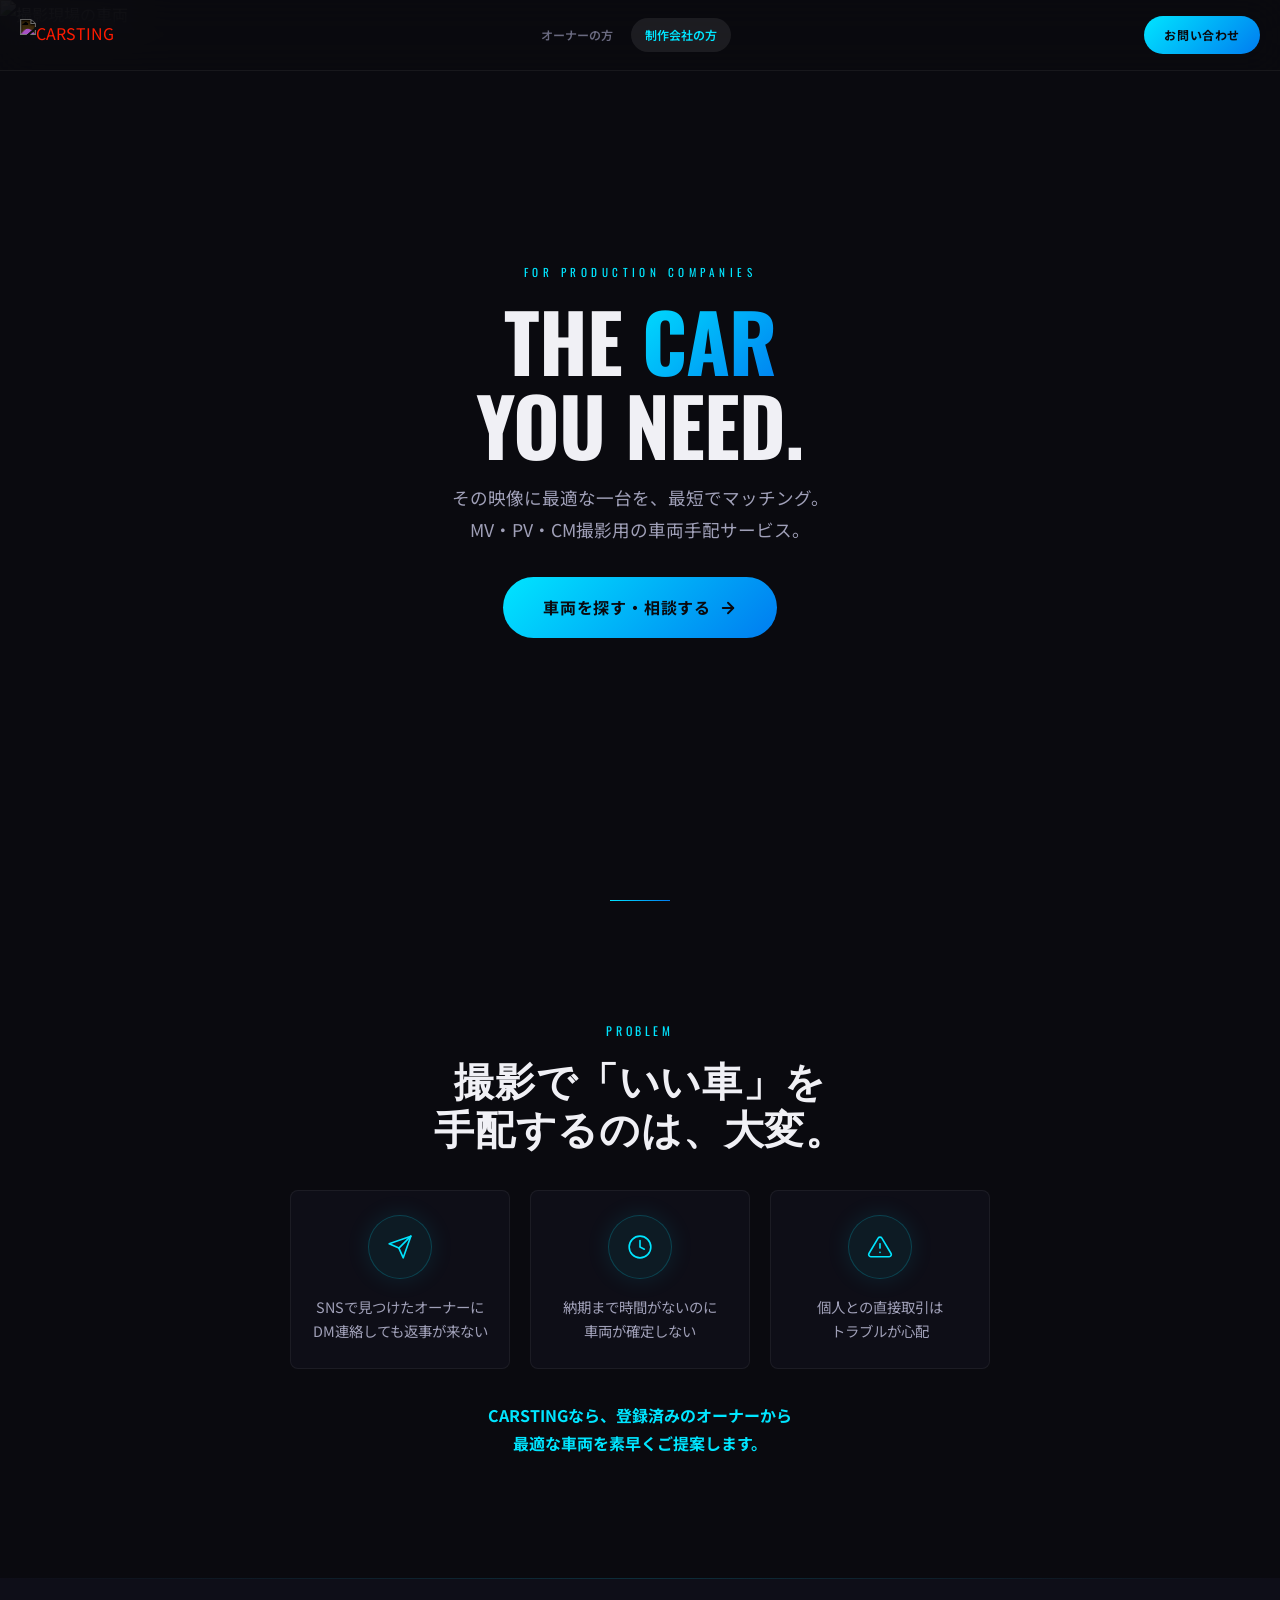
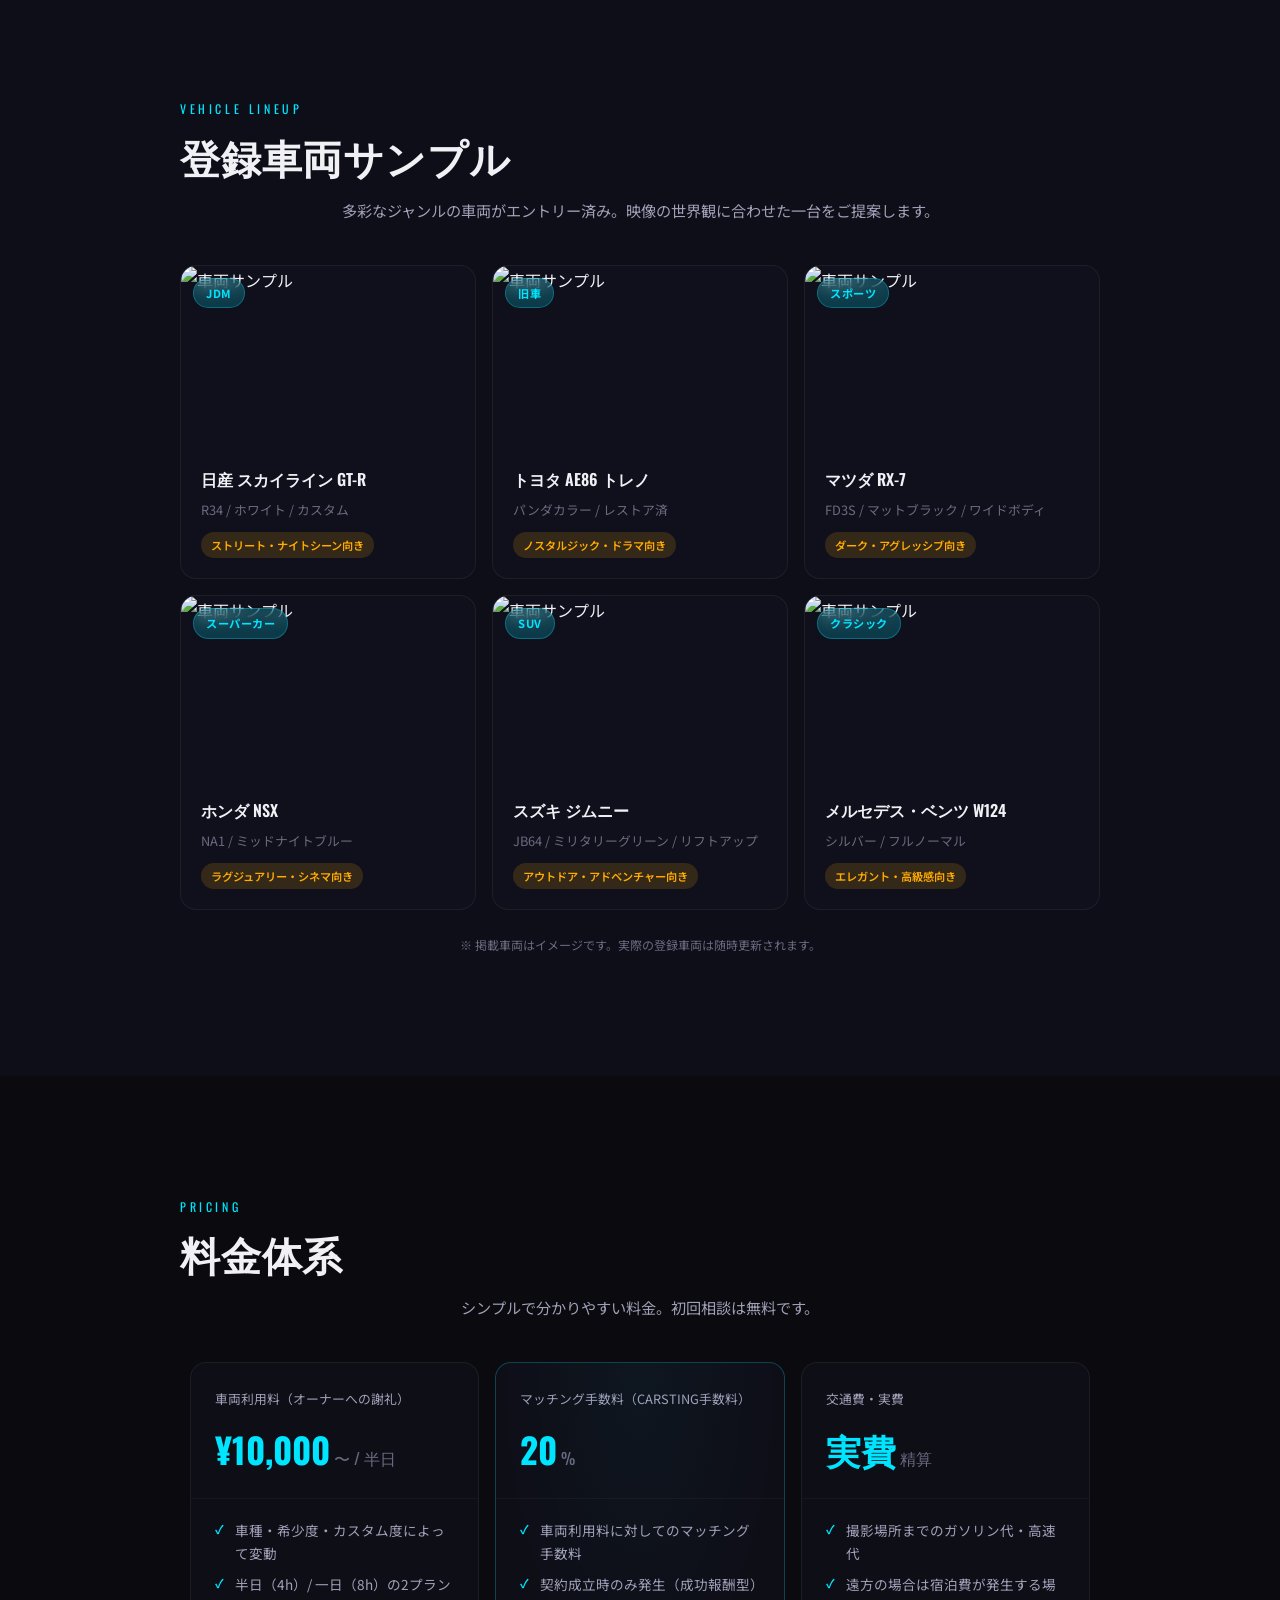
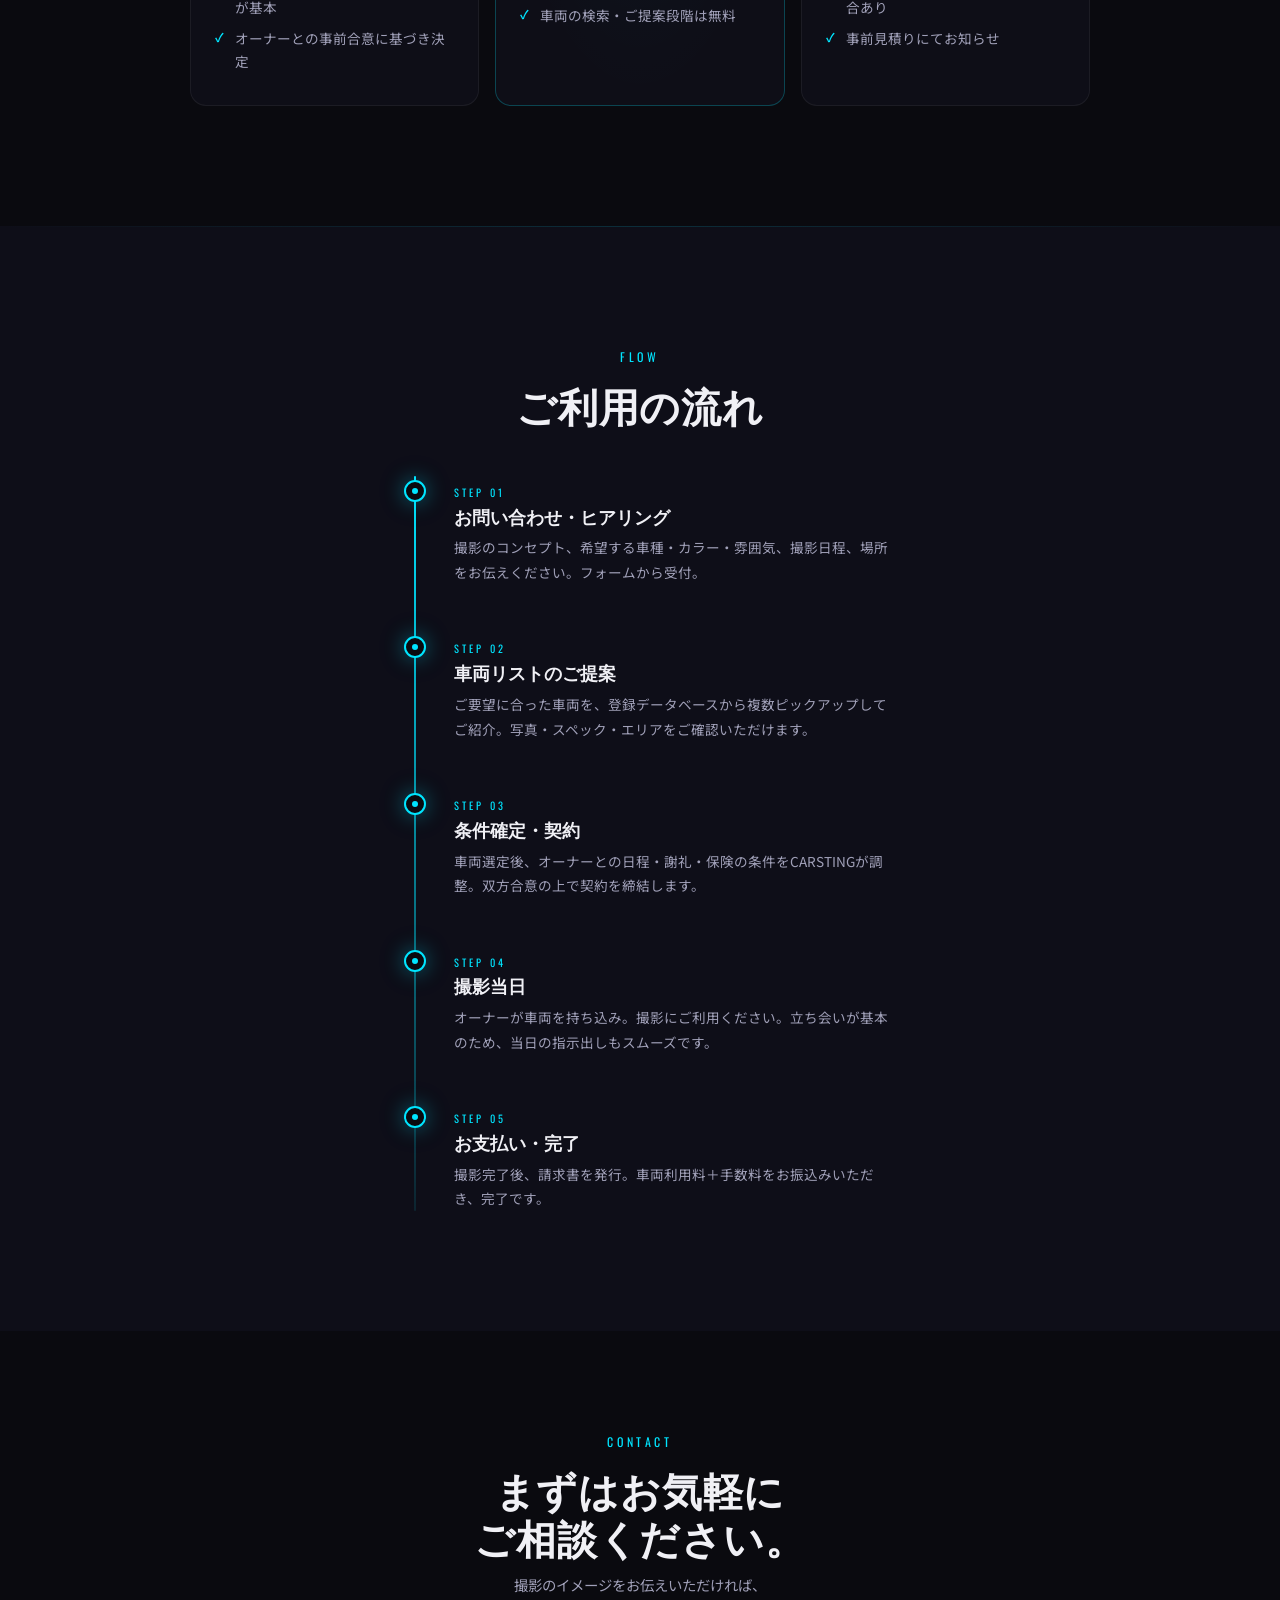
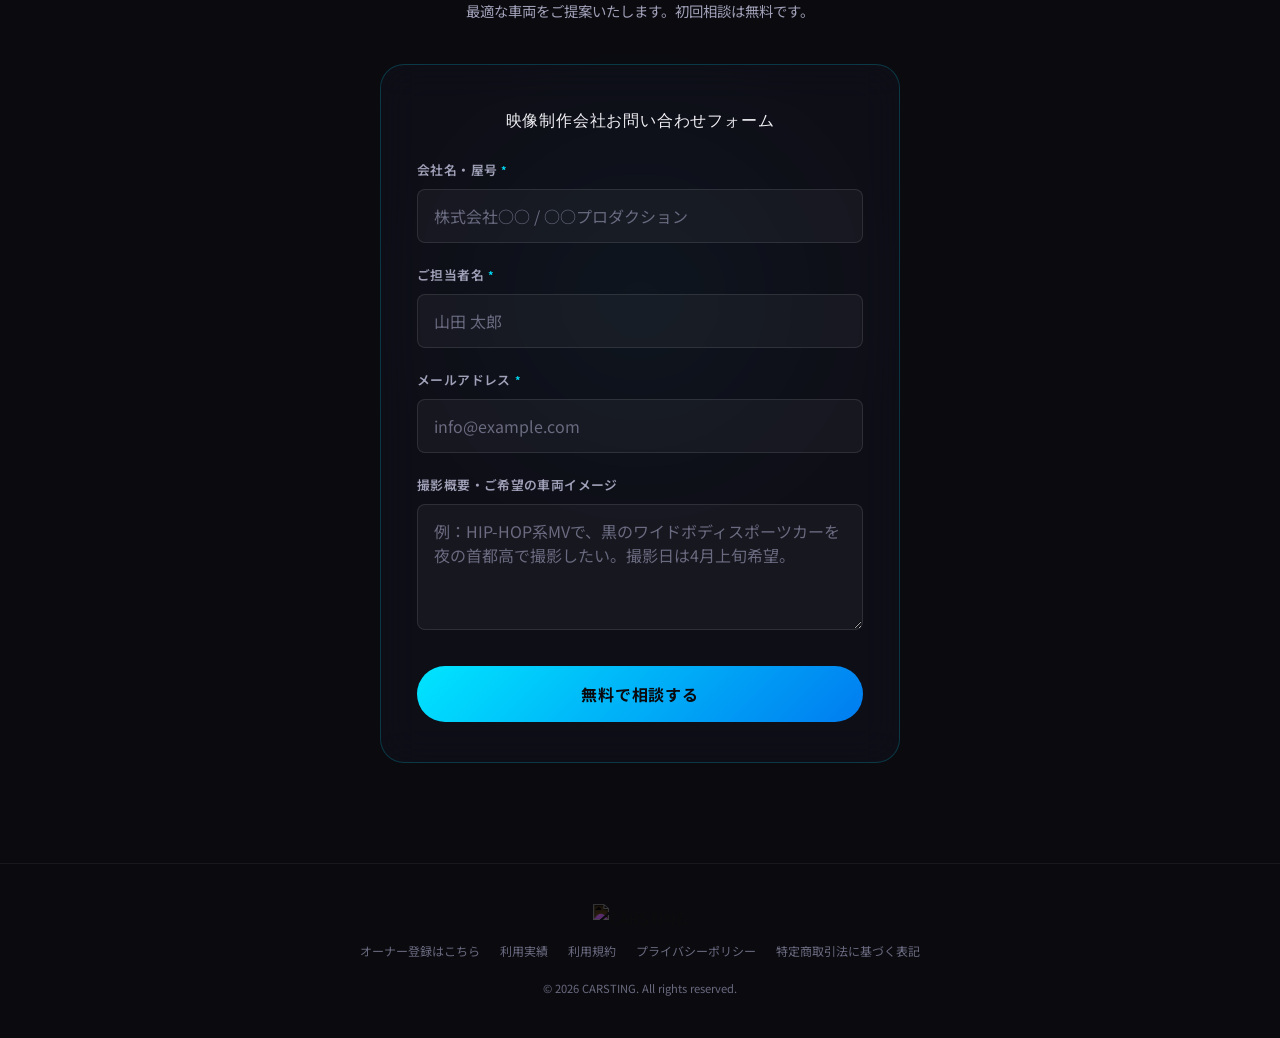
==== btob.html @ 96eefd6e "Add gateway splash page: choose Owner or Production Company" ====
<!DOCTYPE html>
<html lang="ja">

<head>
    <meta charset="UTF-8">
    <meta name="viewport" content="width=device-width, initial-scale=1.0">
    <title>映像制作会社様向け | CARSTING - 撮影用車両マッチング</title>
    <meta name="description" content="MV・PV・CM撮影にぴったりの車両をマッチング。JDM、スポーツカー、旧車など多彩な車両をラインナップ。">
    <link rel="preconnect" href="https://fonts.googleapis.com">
    <link rel="preconnect" href="https://fonts.gstatic.com" crossorigin>
    <link
        href="https://fonts.googleapis.com/css2?family=Noto+Sans+JP:wght@400;600;700&family=Oswald:wght@400;600;700&display=swap"
        rel="stylesheet">
    <link rel="stylesheet" href="style.css">
    <link rel="stylesheet" href="btob.css">
</head>

<body>

    <header class="site-header" id="header">
        <a href="index.html" class="logo"><img src="assets/images/logo.png" alt="CARSTING"></a>
        <nav class="header-nav">
            <a href="owner.html" class="header-nav-link">オーナーの方</a>
            <a href="btob.html" class="header-nav-link active">制作会社の方</a>
        </nav>
        <a href="#contact" class="header-cta">お問い合わせ</a>
    </header>

    <!-- ========== Hero ========== -->
    <section class="btob-hero" id="btob-hero">
        <div class="btob-hero-bg">
            <img src="assets/images/hero.png" alt="撮影現場の車両" width="1200" height="800">
        </div>
        <div class="btob-hero-content">
            <span class="hero-eyecatch">For Production Companies</span>
            <h1 class="hero-title">
                THE <span class="highlight">CAR</span><br>
                YOU NEED.
            </h1>
            <p class="hero-subtitle">その映像に最適な一台を、最短でマッチング。<br>MV・PV・CM撮影用の車両手配サービス。</p>
            <a href="#contact" class="hero-cta">
                車両を探す・相談する
                <svg viewBox="0 0 24 24" fill="none" stroke="currentColor" stroke-width="2.5" stroke-linecap="round"
                    stroke-linejoin="round">
                    <path d="M5 12h14" />
                    <path d="m12 5 7 7-7 7" />
                </svg>
            </a>
        </div>
    </section>

    <!-- ========== Problem ========== -->
    <section class="btob-problem" id="problem">
        <div class="container">
            <div class="fade-in">
                <span class="section-label">Problem</span>
                <h2 class="section-title">撮影で「いい車」を<br>手配するのは、大変。</h2>
                <div class="problem-list">
                    <div class="problem-item">
                        <span class="problem-icon"><svg viewBox="0 0 24 24" fill="none" stroke="currentColor"
                                stroke-width="1.5" stroke-linecap="round" stroke-linejoin="round">
                                <path d="M22 2 11 13" />
                                <path d="m22 2-7 20-4-9-9-4z" />
                            </svg></span>
                        <p>SNSで見つけたオーナーに<br>DM連絡しても返事が来ない</p>
                    </div>
                    <div class="problem-item">
                        <span class="problem-icon"><svg viewBox="0 0 24 24" fill="none" stroke="currentColor"
                                stroke-width="1.5" stroke-linecap="round" stroke-linejoin="round">
                                <circle cx="12" cy="12" r="10" />
                                <polyline points="12 6 12 12 16 14" />
                            </svg></span>
                        <p>納期まで時間がないのに<br>車両が確定しない</p>
                    </div>
                    <div class="problem-item">
                        <span class="problem-icon"><svg viewBox="0 0 24 24" fill="none" stroke="currentColor"
                                stroke-width="1.5" stroke-linecap="round" stroke-linejoin="round">
                                <path
                                    d="M10.29 3.86 1.82 18a2 2 0 0 0 1.71 3h16.94a2 2 0 0 0 1.71-3L13.71 3.86a2 2 0 0 0-3.42 0z" />
                                <line x1="12" y1="9" x2="12" y2="13" />
                                <line x1="12" y1="17" x2="12.01" y2="17" />
                            </svg></span>
                        <p>個人との直接取引は<br>トラブルが心配</p>
                    </div>
                </div>
                <p class="problem-solution">
                    <strong>CARSTINGなら、登録済みのオーナーから<br>最適な車両を素早くご提案します。</strong>
                </p>
            </div>
        </div>
    </section>

    <!-- ========== Vehicle Gallery ========== -->
    <section class="btob-gallery" id="gallery">
        <div class="container">
            <div class="fade-in">
                <span class="section-label">Vehicle Lineup</span>
                <h2 class="section-title">登録車両サンプル</h2>
                <p class="section-subtitle" style="margin: 0 auto 40px; text-align: center;">
                    多彩なジャンルの車両がエントリー済み。映像の世界観に合わせた一台をご提案します。</p>
            </div>
            <div class="gallery-grid">

                <div class="gallery-card fade-in" data-delay="0">
                    <div class="gallery-image">
                        <img src="assets/images/car-sample-1.png" alt="車両サンプル" width="400" height="400">
                        <span class="gallery-badge">JDM</span>
                    </div>
                    <div class="gallery-info">
                        <h3>日産 スカイライン GT-R</h3>
                        <p>R34 / ホワイト / カスタム</p>
                        <span class="gallery-tag">ストリート・ナイトシーン向き</span>
                    </div>
                </div>

                <div class="gallery-card fade-in" data-delay="1">
                    <div class="gallery-image">
                        <img src="assets/images/car-sample-2.png" alt="車両サンプル" width="400" height="400">
                        <span class="gallery-badge">旧車</span>
                    </div>
                    <div class="gallery-info">
                        <h3>トヨタ AE86 トレノ</h3>
                        <p>パンダカラー / レストア済</p>
                        <span class="gallery-tag">ノスタルジック・ドラマ向き</span>
                    </div>
                </div>

                <div class="gallery-card fade-in" data-delay="2">
                    <div class="gallery-image">
                        <img src="assets/images/car-sample-3.png" alt="車両サンプル" width="400" height="400">
                        <span class="gallery-badge">スポーツ</span>
                    </div>
                    <div class="gallery-info">
                        <h3>マツダ RX-7</h3>
                        <p>FD3S / マットブラック / ワイドボディ</p>
                        <span class="gallery-tag">ダーク・アグレッシブ向き</span>
                    </div>
                </div>

                <div class="gallery-card fade-in" data-delay="3">
                    <div class="gallery-image">
                        <img src="assets/images/car-sample-4.png" alt="車両サンプル" width="400" height="400">
                        <span class="gallery-badge">スーパーカー</span>
                    </div>
                    <div class="gallery-info">
                        <h3>ホンダ NSX</h3>
                        <p>NA1 / ミッドナイトブルー</p>
                        <span class="gallery-tag">ラグジュアリー・シネマ向き</span>
                    </div>
                </div>

                <div class="gallery-card fade-in" data-delay="4">
                    <div class="gallery-image">
                        <img src="assets/images/car-sample-5.png" alt="車両サンプル" width="400" height="400">
                        <span class="gallery-badge">SUV</span>
                    </div>
                    <div class="gallery-info">
                        <h3>スズキ ジムニー</h3>
                        <p>JB64 / ミリタリーグリーン / リフトアップ</p>
                        <span class="gallery-tag">アウトドア・アドベンチャー向き</span>
                    </div>
                </div>

                <div class="gallery-card fade-in" data-delay="5">
                    <div class="gallery-image">
                        <img src="assets/images/car-sample-6.png" alt="車両サンプル" width="400" height="400">
                        <span class="gallery-badge">クラシック</span>
                    </div>
                    <div class="gallery-info">
                        <h3>メルセデス・ベンツ W124</h3>
                        <p>シルバー / フルノーマル</p>
                        <span class="gallery-tag">エレガント・高級感向き</span>
                    </div>
                </div>

            </div>
            <p class="gallery-note">※ 掲載車両はイメージです。実際の登録車両は随時更新されます。</p>
        </div>
    </section>

    <!-- ========== Pricing ========== -->
    <section class="btob-pricing" id="pricing">
        <div class="container">
            <div class="fade-in">
                <span class="section-label">Pricing</span>
                <h2 class="section-title">料金体系</h2>
                <p class="section-subtitle" style="margin: 0 auto 40px; text-align: center;">シンプルで分かりやすい料金。初回相談は無料です。
                </p>
            </div>
            <div class="pricing-grid">

                <div class="pricing-card fade-in" data-delay="0">
                    <div class="pricing-header">
                        <span class="pricing-label">車両利用料（オーナーへの謝礼）</span>
                        <div class="pricing-amount">¥10,000<span>〜 / 半日</span></div>
                    </div>
                    <ul class="pricing-details">
                        <li>車種・希少度・カスタム度によって変動</li>
                        <li>半日（4h）/ 一日（8h）の2プランが基本</li>
                        <li>オーナーとの事前合意に基づき決定</li>
                    </ul>
                </div>

                <div class="pricing-card highlight-card fade-in" data-delay="1">
                    <div class="pricing-header">
                        <span class="pricing-label">マッチング手数料（CARSTING手数料）</span>
                        <div class="pricing-amount">20<span>%</span></div>
                    </div>
                    <ul class="pricing-details">
                        <li>車両利用料に対してのマッチング手数料</li>
                        <li>契約成立時のみ発生（成功報酬型）</li>
                        <li>車両の検索・ご提案段階は無料</li>
                    </ul>
                </div>

                <div class="pricing-card fade-in" data-delay="2">
                    <div class="pricing-header">
                        <span class="pricing-label">交通費・実費</span>
                        <div class="pricing-amount">実費<span>精算</span></div>
                    </div>
                    <ul class="pricing-details">
                        <li>撮影場所までのガソリン代・高速代</li>
                        <li>遠方の場合は宿泊費が発生する場合あり</li>
                        <li>事前見積りにてお知らせ</li>
                    </ul>
                </div>

            </div>
        </div>
    </section>

    <!-- ========== Flow ========== -->
    <section class="btob-flow" id="flow">
        <div class="container">
            <div class="flow-header fade-in">
                <span class="section-label">Flow</span>
                <h2 class="section-title">ご利用の流れ</h2>
            </div>
            <div class="flow-timeline">

                <div class="flow-step fade-in" data-delay="0">
                    <div class="flow-step-dot"></div>
                    <span class="flow-step-number">Step 01</span>
                    <h3 class="flow-step-title">お問い合わせ・ヒアリング</h3>
                    <p class="flow-step-description">撮影のコンセプト、希望する車種・カラー・雰囲気、撮影日程、場所をお伝えください。フォームから受付。</p>
                </div>

                <div class="flow-step fade-in" data-delay="1">
                    <div class="flow-step-dot"></div>
                    <span class="flow-step-number">Step 02</span>
                    <h3 class="flow-step-title">車両リストのご提案</h3>
                    <p class="flow-step-description">ご要望に合った車両を、登録データベースから複数ピックアップしてご紹介。写真・スペック・エリアをご確認いただけます。</p>
                </div>

                <div class="flow-step fade-in" data-delay="2">
                    <div class="flow-step-dot"></div>
                    <span class="flow-step-number">Step 03</span>
                    <h3 class="flow-step-title">条件確定・契約</h3>
                    <p class="flow-step-description">車両選定後、オーナーとの日程・謝礼・保険の条件をCARSTINGが調整。双方合意の上で契約を締結します。</p>
                </div>

                <div class="flow-step fade-in" data-delay="3">
                    <div class="flow-step-dot"></div>
                    <span class="flow-step-number">Step 04</span>
                    <h3 class="flow-step-title">撮影当日</h3>
                    <p class="flow-step-description">オーナーが車両を持ち込み。撮影にご利用ください。立ち会いが基本のため、当日の指示出しもスムーズです。</p>
                </div>

                <div class="flow-step fade-in" data-delay="4">
                    <div class="flow-step-dot"></div>
                    <span class="flow-step-number">Step 05</span>
                    <h3 class="flow-step-title">お支払い・完了</h3>
                    <p class="flow-step-description">撮影完了後、請求書を発行。車両利用料＋手数料をお振込みいただき、完了です。</p>
                </div>

            </div>
        </div>
    </section>

    <!-- ========== CTA / Contact ========== -->
    <section class="btob-contact" id="contact">
        <div class="container">
            <div class="cta-inner fade-in">
                <span class="section-label">Contact</span>
                <h2 class="section-title">まずはお気軽に<br>ご相談ください。</h2>
                <p class="cta-description">撮影のイメージをお伝えいただければ、<br>最適な車両をご提案いたします。初回相談は無料です。</p>

                <form class="reg-form" id="btob-contact-form" novalidate>
                    <p class="form-title">映像制作会社お問い合わせフォーム</p>

                    <div class="form-group">
                        <label class="form-label" for="company-name">会社名・屋号<span class="required">*</span></label>
                        <input type="text" class="form-input" id="company-name" name="company_name"
                            placeholder="株式会社○○ / ○○プロダクション" required>
                    </div>

                    <div class="form-group">
                        <label class="form-label" for="contact-name">ご担当者名<span class="required">*</span></label>
                        <input type="text" class="form-input" id="contact-name" name="contact_name" placeholder="山田 太郎"
                            required>
                    </div>

                    <div class="form-group">
                        <label class="form-label" for="contact-email">メールアドレス<span class="required">*</span></label>
                        <input type="email" class="form-input" id="contact-email" name="contact_email"
                            placeholder="info@example.com" required>
                    </div>

                    <div class="form-group">
                        <label class="form-label" for="project-detail">撮影概要・ご希望の車両イメージ</label>
                        <textarea class="form-input" id="project-detail" name="project_detail" rows="4"
                            placeholder="例：HIP-HOP系MVで、黒のワイドボディスポーツカーを夜の首都高で撮影したい。撮影日は4月上旬希望。"></textarea>
                    </div>

                    <button type="submit" class="submit-btn" id="btob-submit-btn">
                        無料で相談する
                    </button>


                </form>
            </div>
        </div>
    </section>

    <!-- ========== Footer ========== -->
    <footer class="site-footer">
        <div class="container">
            <div class="footer-logo"><img src="assets/images/logo.png" alt="CARSTING"></div>
            <nav class="footer-links">
                <a href="owner.html">オーナー登録はこちら</a>
                <a href="cases.html">利用実績</a>
                <a href="terms.html">利用規約</a>
                <a href="privacy.html">プライバシーポリシー</a>
                <a href="tokushou.html">特定商取引法に基づく表記</a>
            </nav>
            <p class="footer-copy">&copy; 2026 CARSTING. All rights reserved.</p>
        </div>
    </footer>

    <!-- ========== Success Modal ========== -->
    <div class="modal-overlay" id="success-modal" role="dialog" aria-modal="true" aria-labelledby="modal-heading">
        <div class="modal-content">
            <div class="modal-icon">
                <svg viewBox="0 0 24 24" fill="none" stroke="currentColor" stroke-width="2.5" stroke-linecap="round"
                    stroke-linejoin="round">
                    <polyline points="20 6 9 17 4 12" />
                </svg>
            </div>
            <h3 class="modal-title" id="modal-heading">お問い合わせ完了</h3>
            <p class="modal-text">ありがとうございます。<br>内容を確認の上、担当よりご連絡いたします。</p>
            <button class="modal-close-btn" id="modal-close-btn">閉じる</button>
        </div>
    </div>

    <!-- Supabase -->
    <script src="https://cdn.jsdelivr.net/npm/@supabase/supabase-js@2"></script>
    <script src="script.js"></script>
    <script>
        // BtoB form validation & Supabase Insert
        const btobForm = document.getElementById('btob-contact-form');
        if (btobForm) {
            const submitBtn = btobForm.querySelector('.header-cta');
            const originalBtnText = submitBtn ? submitBtn.textContent : '送信する';

            btobForm.addEventListener('submit', async (e) => {
                e.preventDefault();
                let isValid = true;

                btobForm.querySelectorAll('.form-input[required]').forEach(input => {
                    input.classList.remove('error');
                    if (!input.value.trim()) {
                        input.classList.add('error');
                        isValid = false;
                    }
                });

                const db = getSupabaseClient();
                if (!isValid || !db) {
                    if (!db) console.error('Supabase client not initialized');
                    return;
                }

                // UI Loading State
                if (submitBtn) {
                    submitBtn.textContent = '送信中...';
                    submitBtn.disabled = true;
                    submitBtn.style.opacity = '0.7';
                    submitBtn.style.cursor = 'not-allowed';
                }

                try {
                    const companyName = document.getElementById('btob-company').value.trim();
                    const contactName = document.getElementById('btob-name').value.trim();
                    const contactEmail = document.getElementById('btob-email').value.trim();
                    const projectDetail = document.getElementById('btob-detail').value.trim();

                    const { error: dbError } = await db
                        .from('inquiries')
                        .insert([
                            {
                                company_name: companyName,
                                contact_name: contactName,
                                contact_email: contactEmail,
                                project_detail: projectDetail
                            }
                        ]);

                    if (dbError) throw new Error(`Database insert failed: ${dbError.message}`);

                    // Success UI
                    document.getElementById('success-modal').classList.add('is-active');
                    document.body.style.overflow = 'hidden';
                    btobForm.reset();

                } catch (error) {
                    console.error('Submission error:', error);
                    alert(`送信に失敗しました: ${error.message}\nもう一度お試しください。`);
                } finally {
                    // Revert Loading State
                    if (submitBtn) {
                        submitBtn.textContent = originalBtnText;
                        submitBtn.disabled = false;
                        submitBtn.style.opacity = '1';
                        submitBtn.style.cursor = 'pointer';
                    }
                }
            });
        }
    </script>
</body>

</html>
---- style.css ----
/* ================================================
   CARSTING - Car Owner Registration LP
   Cinematic × Underground × Premium
   ================================================ */

/* ---------- CSS Custom Properties ---------- */
:root {
  /* Base Colors */
  --bg-primary: #0a0a0f;
  --bg-secondary: #0e0e18;
  --bg-card: rgba(20, 20, 35, 0.7);
  --bg-glass: rgba(20, 20, 35, 0.45);

  /* Text Colors */
  --text-primary: #f0f0f5;
  --text-secondary: #a0a0b8;
  --text-muted: #6a6a80;

  /* Accent Colors */
  --accent-cyan: #00e5ff;
  --accent-cyan-dim: rgba(0, 229, 255, 0.15);
  --accent-amber: #ffab00;
  --accent-amber-dim: rgba(255, 171, 0, 0.15);
  --accent-gradient: linear-gradient(135deg, #00e5ff, #007cf0);

  /* Glow Effects */
  --glow-cyan: 0 0 20px rgba(0, 229, 255, 0.4), 0 0 60px rgba(0, 229, 255, 0.1);
  --glow-amber: 0 0 20px rgba(255, 171, 0, 0.4), 0 0 60px rgba(255, 171, 0, 0.1);
  --glow-cyan-strong: 0 0 30px rgba(0, 229, 255, 0.6), 0 0 80px rgba(0, 229, 255, 0.2);

  /* Spacing */
  --section-padding: 80px 20px;
  --container-max: 960px;

  /* Borders */
  --border-subtle: 1px solid rgba(255, 255, 255, 0.06);
  --border-glow: 1px solid rgba(0, 229, 255, 0.2);

  /* Radius */
  --radius-sm: 8px;
  --radius-md: 16px;
  --radius-lg: 24px;

  /* Transitions */
  --transition-fast: 0.2s ease;
  --transition-base: 0.35s cubic-bezier(0.4, 0, 0.2, 1);
  --transition-slow: 0.6s cubic-bezier(0.4, 0, 0.2, 1);
}

/* ---------- Reset & Base ---------- */
*,
*::before,
*::after {
  margin: 0;
  padding: 0;
  box-sizing: border-box;
}

html {
  scroll-behavior: smooth;
  -webkit-text-size-adjust: 100%;
}

body {
  font-family: 'Noto Sans JP', 'Hiragino Kaku Gothic ProN', sans-serif;
  background-color: var(--bg-primary);
  color: var(--text-primary);
  line-height: 1.8;
  overflow-x: hidden;
  -webkit-font-smoothing: antialiased;
  -moz-osx-font-smoothing: grayscale;
}

img {
  max-width: 100%;
  height: auto;
  display: block;
}

a {
  color: var(--accent-cyan);
  text-decoration: none;
  transition: color var(--transition-fast);
}

a:hover {
  color: #fff;
}

/* ---------- Utility ---------- */
.container {
  width: 100%;
  max-width: var(--container-max);
  margin: 0 auto;
  padding: 0 20px;
}

.section-label {
  font-family: 'Oswald', sans-serif;
  font-size: 0.75rem;
  letter-spacing: 0.3em;
  text-transform: uppercase;
  color: var(--accent-cyan);
  margin-bottom: 12px;
  display: block;
}

.section-title {
  font-family: 'Oswald', sans-serif;
  font-size: clamp(1.5rem, 6vw, 2.5rem);
  font-weight: 700;
  line-height: 1.2;
  margin-bottom: 16px;
  letter-spacing: 0.02em;
}

.section-subtitle {
  font-size: 0.95rem;
  color: var(--text-secondary);
  line-height: 1.9;
  max-width: 600px;
}

/* Fade-in animation */
.fade-in {
  opacity: 0;
  transform: translateY(30px);
  transition: opacity 0.7s cubic-bezier(0.4, 0, 0.2, 1),
    transform 0.7s cubic-bezier(0.4, 0, 0.2, 1);
  /* CSS-only fallback: auto-reveal after 2s even if JS fails */
  animation: fade-in-fallback 0.7s cubic-bezier(0.4, 0, 0.2, 1) 2s forwards;
}

.fade-in.is-visible {
  opacity: 1;
  transform: translateY(0);
  animation: none;
  /* Cancel fallback once JS has handled it */
}

@keyframes fade-in-fallback {
  to {
    opacity: 1;
    transform: translateY(0);
  }
}

/* ---------- Header ---------- */
.site-header {
  position: fixed;
  top: 0;
  left: 0;
  right: 0;
  z-index: 100;
  padding: 16px 20px;
  display: flex;
  justify-content: space-between;
  align-items: center;
  background: rgba(10, 10, 15, 0.7);
  backdrop-filter: blur(20px);
  -webkit-backdrop-filter: blur(20px);
  border-bottom: var(--border-subtle);
  transition: background var(--transition-base);
}

.site-header.scrolled {
  background: rgba(10, 10, 15, 0.95);
}

.logo {
  display: flex;
  align-items: center;
  text-decoration: none;
}

.logo img {
  height: 32px;
  width: auto;
  filter: invert(1);
  transition: opacity var(--transition-fast);
}

.logo:hover img {
  opacity: 0.8;
}

.header-cta {
  font-size: 0.75rem;
  font-weight: 700;
  padding: 8px 20px;
  background: var(--accent-gradient);
  color: var(--bg-primary);
  border: none;
  border-radius: 100px;
  cursor: pointer;
  letter-spacing: 0.05em;
  transition: box-shadow var(--transition-base), transform var(--transition-fast);
  text-decoration: none;
}

.header-cta:hover {
  box-shadow: var(--glow-cyan);
  transform: translateY(-1px);
  color: var(--bg-primary);
}

/* Header Nav */
.header-nav {
  display: flex;
  align-items: center;
  gap: 4px;
}

.header-nav-link {
  padding: 6px 14px;
  border-radius: 100px;
  font-size: 0.75rem;
  font-weight: 600;
  color: var(--text-muted);
  text-decoration: none;
  transition: color var(--transition-fast), background var(--transition-fast);
}

.header-nav-link:hover {
  color: var(--text-primary);
}

.header-nav-link.active {
  background: rgba(255, 255, 255, 0.08);
  color: var(--accent-cyan);
}

/* ---------- Hero Section ---------- */
.hero {
  position: relative;
  min-height: 100vh;
  min-height: 100dvh;
  display: flex;
  align-items: flex-end;
  justify-content: center;
  overflow: hidden;
  padding: 0 20px 60px;
}

.hero-bg {
  position: absolute;
  inset: 0;
  z-index: 0;
}

.hero-bg img {
  width: 100%;
  height: 100%;
  object-fit: cover;
  object-position: center 60%;
}

.hero-bg::after {
  content: '';
  position: absolute;
  inset: 0;
  background: linear-gradient(to bottom,
      rgba(10, 10, 15, 0.3) 0%,
      rgba(10, 10, 15, 0.1) 30%,
      rgba(10, 10, 15, 0.6) 60%,
      rgba(10, 10, 15, 0.95) 85%,
      rgba(10, 10, 15, 1) 100%);
}

.hero-content {
  position: relative;
  z-index: 1;
  text-align: center;
  max-width: 600px;
}

.hero-eyecatch {
  font-family: 'Oswald', sans-serif;
  font-size: 0.7rem;
  letter-spacing: 0.4em;
  text-transform: uppercase;
  color: var(--accent-cyan);
  margin-bottom: 16px;
  display: block;
}

.hero-title {
  font-family: 'Oswald', sans-serif;
  font-size: clamp(2.8rem, 12vw, 5rem);
  font-weight: 700;
  line-height: 1.05;
  letter-spacing: -0.01em;
  text-transform: uppercase;
  margin-bottom: 16px;
}

.hero-title .highlight {
  background: var(--accent-gradient);
  -webkit-background-clip: text;
  -webkit-text-fill-color: transparent;
  background-clip: text;
}

.hero-subtitle {
  font-size: clamp(0.9rem, 3.5vw, 1.1rem);
  color: var(--text-secondary);
  margin-bottom: 32px;
  line-height: 1.8;
}

.hero-cta {
  display: inline-flex;
  align-items: center;
  gap: 8px;
  padding: 16px 40px;
  font-size: 1rem;
  font-weight: 700;
  color: var(--bg-primary);
  background: var(--accent-gradient);
  border: none;
  border-radius: 100px;
  cursor: pointer;
  transition: box-shadow var(--transition-base), transform var(--transition-fast);
  text-decoration: none;
  letter-spacing: 0.05em;
}

.hero-cta:hover {
  box-shadow: var(--glow-cyan-strong);
  transform: translateY(-2px);
  color: var(--bg-primary);
}

.hero-cta svg {
  width: 18px;
  height: 18px;
  transition: transform var(--transition-fast);
}

.hero-cta:hover svg {
  transform: translateX(4px);
}

.hero-scroll-hint {
  position: absolute;
  bottom: 20px;
  left: 50%;
  transform: translateX(-50%);
  z-index: 1;
  display: flex;
  flex-direction: column;
  align-items: center;
  gap: 8px;
  color: var(--text-muted);
  font-size: 0.65rem;
  letter-spacing: 0.2em;
  text-transform: uppercase;
  animation: bounce-down 2s infinite;
}

.hero-scroll-hint .line {
  width: 1px;
  height: 32px;
  background: linear-gradient(to bottom, var(--accent-cyan), transparent);
}

@keyframes bounce-down {

  0%,
  100% {
    transform: translateX(-50%) translateY(0);
  }

  50% {
    transform: translateX(-50%) translateY(8px);
  }
}

/* ---------- Concept Section ---------- */
.concept {
  padding: var(--section-padding);
  text-align: center;
  position: relative;
}

.concept::before {
  content: '';
  position: absolute;
  top: 0;
  left: 50%;
  transform: translateX(-50%);
  width: 60px;
  height: 1px;
  background: var(--accent-gradient);
}

.concept .section-subtitle {
  margin: 0 auto 32px;
}

.concept-visual-line {
  width: 40px;
  height: 2px;
  background: var(--accent-gradient);
  margin: 32px auto 0;
  border-radius: 2px;
}

/* ---------- Merits Section ---------- */
.merits {
  padding: var(--section-padding);
  background: var(--bg-secondary);
  position: relative;
}

.merits::before {
  content: '';
  position: absolute;
  top: 0;
  left: 0;
  right: 0;
  height: 1px;
  background: linear-gradient(90deg, transparent, rgba(0, 229, 255, 0.15), transparent);
}

.merits-header {
  text-align: center;
  margin-bottom: 48px;
}

.merits-grid {
  display: grid;
  grid-template-columns: 1fr;
  gap: 20px;
}

.merit-card {
  background: var(--bg-glass);
  border: var(--border-subtle);
  border-radius: var(--radius-md);
  padding: 32px 24px;
  text-align: center;
  backdrop-filter: blur(10px);
  -webkit-backdrop-filter: blur(10px);
  transition: border-color var(--transition-base), box-shadow var(--transition-base);
  position: relative;
  overflow: hidden;
}

.merit-card::before {
  content: '';
  position: absolute;
  inset: 0;
  background: radial-gradient(ellipse at top, rgba(0, 229, 255, 0.03), transparent 70%);
  pointer-events: none;
}

.merit-card:hover {
  border-color: rgba(0, 229, 255, 0.2);
  box-shadow: 0 8px 40px rgba(0, 0, 0, 0.3);
}

.merit-card:nth-child(2):hover {
  border-color: rgba(255, 171, 0, 0.2);
}

.merit-icon {
  width: 72px;
  height: 72px;
  margin: 0 auto 20px;
  border-radius: 50%;
  overflow: hidden;
}

.merit-icon img {
  width: 100%;
  height: 100%;
  object-fit: cover;
}

.merit-number {
  font-family: 'Oswald', sans-serif;
  font-size: 0.7rem;
  letter-spacing: 0.3em;
  color: var(--accent-cyan);
  margin-bottom: 12px;
  text-transform: uppercase;
}

.merit-card:nth-child(2) .merit-number {
  color: var(--accent-amber);
}

.merit-title {
  font-family: 'Oswald', sans-serif;
  font-size: 1.2rem;
  font-weight: 600;
  margin-bottom: 12px;
  line-height: 1.4;
}

.merit-description {
  font-size: 0.85rem;
  color: var(--text-secondary);
  line-height: 1.9;
}

/* ---------- Flow Section ---------- */
.flow {
  padding: var(--section-padding);
  position: relative;
}

.flow-header {
  text-align: center;
  margin-bottom: 48px;
}

.flow-timeline {
  position: relative;
  max-width: 500px;
  margin: 0 auto;
}

.flow-timeline::before {
  content: '';
  position: absolute;
  left: 20px;
  top: 0;
  bottom: 0;
  width: 2px;
  background: linear-gradient(to bottom, var(--accent-cyan), rgba(0, 229, 255, 0.1));
  border-radius: 2px;
}

.flow-step {
  position: relative;
  padding-left: 56px;
  padding-bottom: 40px;
}

.flow-step:last-child {
  padding-bottom: 0;
}

.flow-step-dot {
  position: absolute;
  left: 11px;
  top: 4px;
  width: 20px;
  height: 20px;
  border-radius: 50%;
  background: var(--bg-primary);
  border: 2px solid var(--accent-cyan);
  box-shadow: var(--glow-cyan);
  display: flex;
  align-items: center;
  justify-content: center;
  z-index: 1;
}

.flow-step-dot::after {
  content: '';
  width: 6px;
  height: 6px;
  border-radius: 50%;
  background: var(--accent-cyan);
}

.flow-step-number {
  font-family: 'Oswald', sans-serif;
  font-size: 0.65rem;
  letter-spacing: 0.3em;
  color: var(--accent-cyan);
  text-transform: uppercase;
  margin-bottom: 6px;
}

.flow-step-title {
  font-family: 'Oswald', sans-serif;
  font-size: 1.1rem;
  font-weight: 600;
  margin-bottom: 8px;
  line-height: 1.3;
}

.flow-step-description {
  font-size: 0.85rem;
  color: var(--text-secondary);
  line-height: 1.8;
}

/* ---------- FAQ Section ---------- */
.faq {
  padding: var(--section-padding);
  background: var(--bg-secondary);
  position: relative;
}

.faq::before {
  content: '';
  position: absolute;
  top: 0;
  left: 0;
  right: 0;
  height: 1px;
  background: linear-gradient(90deg, transparent, rgba(0, 229, 255, 0.15), transparent);
}

.faq-header {
  text-align: center;
  margin-bottom: 40px;
}

.faq-list {
  max-width: 700px;
  margin: 0 auto;
  display: flex;
  flex-direction: column;
  gap: 12px;
}

.faq-item {
  background: var(--bg-glass);
  border: var(--border-subtle);
  border-radius: var(--radius-sm);
  overflow: hidden;
  transition: border-color var(--transition-base);
}

.faq-item.active {
  border-color: rgba(0, 229, 255, 0.15);
}

.faq-question {
  width: 100%;
  display: flex;
  align-items: center;
  justify-content: space-between;
  gap: 16px;
  padding: 20px 24px;
  background: none;
  border: none;
  color: var(--text-primary);
  font-size: 0.9rem;
  font-weight: 600;
  text-align: left;
  cursor: pointer;
  line-height: 1.6;
  font-family: inherit;
  transition: color var(--transition-fast);
}

.faq-question:hover {
  color: var(--accent-cyan);
}

.faq-question .icon {
  flex-shrink: 0;
  width: 24px;
  height: 24px;
  border-radius: 50%;
  border: 1px solid rgba(255, 255, 255, 0.15);
  display: flex;
  align-items: center;
  justify-content: center;
  transition: transform var(--transition-base), border-color var(--transition-base);
}

.faq-item.active .faq-question .icon {
  transform: rotate(45deg);
  border-color: var(--accent-cyan);
  color: var(--accent-cyan);
}

.faq-answer {
  max-height: 0;
  overflow: hidden;
  transition: max-height 0.4s cubic-bezier(0.4, 0, 0.2, 1);
}

.faq-answer-inner {
  padding: 0 24px 24px;
  font-size: 0.85rem;
  color: var(--text-secondary);
  line-height: 1.9;
}

/* ---------- CTA Section ---------- */
.cta-section {
  padding: 100px 20px;
  position: relative;
  overflow: hidden;
}

.cta-section::before {
  content: '';
  position: absolute;
  top: 50%;
  left: 50%;
  transform: translate(-50%, -50%);
  width: 600px;
  height: 600px;
  background: radial-gradient(circle, rgba(0, 229, 255, 0.06), transparent 60%);
  pointer-events: none;
}

.cta-inner {
  position: relative;
  z-index: 1;
  max-width: 520px;
  margin: 0 auto;
  text-align: center;
}

.cta-inner .section-title {
  margin-bottom: 12px;
}

.cta-description {
  font-size: 0.9rem;
  color: var(--text-secondary);
  margin-bottom: 40px;
  line-height: 1.8;
}

/* Registration Form */
.reg-form {
  background: var(--bg-glass);
  border: var(--border-glow);
  border-radius: var(--radius-lg);
  padding: 32px 24px;
  backdrop-filter: blur(20px);
  -webkit-backdrop-filter: blur(20px);
  text-align: left;
}

.form-title {
  font-family: 'Oswald', sans-serif;
  font-size: 1rem;
  text-align: center;
  margin-bottom: 24px;
  letter-spacing: 0.05em;
}

.form-group {
  margin-bottom: 20px;
}

.form-label {
  display: block;
  font-size: 0.8rem;
  font-weight: 600;
  color: var(--text-secondary);
  margin-bottom: 8px;
  letter-spacing: 0.03em;
}

.form-label .required {
  color: var(--accent-cyan);
  margin-left: 4px;
  font-size: 0.7rem;
}

.form-input {
  width: 100%;
  padding: 14px 16px;
  background: rgba(255, 255, 255, 0.04);
  border: 1px solid rgba(255, 255, 255, 0.1);
  border-radius: var(--radius-sm);
  color: var(--text-primary);
  font-size: 1rem;
  font-family: inherit;
  transition: border-color var(--transition-fast), box-shadow var(--transition-fast);
  -webkit-appearance: none;
  appearance: none;
}

.form-input::placeholder {
  color: var(--text-muted);
}

.form-input:focus {
  outline: none;
  border-color: var(--accent-cyan);
  box-shadow: 0 0 0 3px var(--accent-cyan-dim);
}

.form-input.error {
  border-color: #ff4757;
  box-shadow: 0 0 0 3px rgba(255, 71, 87, 0.15);
}

.form-error-msg {
  font-size: 0.75rem;
  color: #ff4757;
  margin-top: 6px;
  display: none;
}

.form-input.error+.form-error-msg {
  display: block;
}

/* File Upload */
.file-upload {
  position: relative;
}

.file-upload-area {
  display: flex;
  flex-direction: column;
  align-items: center;
  justify-content: center;
  padding: 28px 16px;
  border: 2px dashed rgba(255, 255, 255, 0.1);
  border-radius: var(--radius-sm);
  cursor: pointer;
  transition: border-color var(--transition-fast), background var(--transition-fast);
  text-align: center;
}

.file-upload-area:hover {
  border-color: var(--accent-cyan);
  background: var(--accent-cyan-dim);
}

.file-upload-area.has-file {
  border-color: var(--accent-cyan);
  border-style: solid;
}

.file-upload-area svg {
  width: 32px;
  height: 32px;
  color: var(--text-muted);
  margin-bottom: 8px;
}

.file-upload-area .upload-text {
  font-size: 0.8rem;
  color: var(--text-muted);
}

.file-upload-area .upload-text strong {
  color: var(--accent-cyan);
}

.file-upload-area .upload-hint {
  font-size: 0.7rem;
  color: var(--text-muted);
  margin-top: 4px;
}

.file-upload input[type="file"] {
  position: absolute;
  inset: 0;
  opacity: 0;
  cursor: pointer;
}

.file-name {
  font-size: 0.8rem;
  color: var(--accent-cyan);
  margin-top: 8px;
  text-align: center;
}

/* Submit Button */
.submit-btn {
  width: 100%;
  padding: 16px;
  font-size: 1rem;
  font-weight: 700;
  color: var(--bg-primary);
  background: var(--accent-gradient);
  border: none;
  border-radius: 100px;
  cursor: pointer;
  letter-spacing: 0.05em;
  transition: box-shadow var(--transition-base), transform var(--transition-fast);
  margin-top: 8px;
  font-family: inherit;
}

.submit-btn:hover {
  box-shadow: var(--glow-cyan-strong);
  transform: translateY(-2px);
}

.submit-btn:active {
  transform: translateY(0);
}

/* ---------- Footer ---------- */
.site-footer {
  padding: 40px 20px;
  border-top: var(--border-subtle);
  text-align: center;
}

.footer-logo {
  margin-bottom: 12px;
  display: flex;
  justify-content: center;
}

.footer-logo img {
  height: 24px;
  width: auto;
  filter: invert(1);
  opacity: 0.5;
}

.footer-links {
  display: flex;
  justify-content: center;
  gap: 20px;
  margin-bottom: 16px;
  flex-wrap: wrap;
}

.footer-links a {
  font-size: 0.75rem;
  color: var(--text-muted);
  transition: color var(--transition-fast);
}

.footer-links a:hover {
  color: var(--accent-cyan);
}

.footer-copy {
  font-size: 0.7rem;
  color: var(--text-muted);
}

/* ---------- Success Modal ---------- */
.modal-overlay {
  position: fixed;
  inset: 0;
  z-index: 200;
  display: flex;
  align-items: center;
  justify-content: center;
  padding: 20px;
  background: rgba(0, 0, 0, 0.8);
  backdrop-filter: blur(8px);
  opacity: 0;
  visibility: hidden;
  transition: opacity 0.3s ease, visibility 0.3s ease;
}

.modal-overlay.is-active {
  opacity: 1;
  visibility: visible;
}

.modal-content {
  background: var(--bg-card);
  border: var(--border-glow);
  border-radius: var(--radius-lg);
  padding: 40px 28px;
  text-align: center;
  max-width: 380px;
  width: 100%;
  transform: scale(0.9);
  transition: transform 0.3s ease;
}

.modal-overlay.is-active .modal-content {
  transform: scale(1);
}

.modal-icon {
  width: 60px;
  height: 60px;
  margin: 0 auto 20px;
  border-radius: 50%;
  background: var(--accent-cyan-dim);
  display: flex;
  align-items: center;
  justify-content: center;
  color: var(--accent-cyan);
}

.modal-icon svg {
  width: 28px;
  height: 28px;
}

.modal-title {
  font-family: 'Oswald', sans-serif;
  font-size: 1.3rem;
  margin-bottom: 12px;
  letter-spacing: 0.05em;
}

.modal-text {
  font-size: 0.85rem;
  color: var(--text-secondary);
  line-height: 1.8;
  margin-bottom: 24px;
}

.modal-close-btn {
  padding: 12px 36px;
  background: var(--accent-gradient);
  color: var(--bg-primary);
  border: none;
  border-radius: 100px;
  font-size: 0.9rem;
  font-weight: 700;
  cursor: pointer;
  font-family: inherit;
  transition: box-shadow var(--transition-base);
}

.modal-close-btn:hover {
  box-shadow: var(--glow-cyan);
}

/* ---------- Responsive (Tablet+) ---------- */
@media (min-width: 640px) {
  .merits-grid {
    grid-template-columns: repeat(3, 1fr);
    gap: 16px;
  }

  .hero-content {
    padding-bottom: 40px;
  }

  .flow-timeline::before {
    left: 24px;
  }

  .flow-step {
    padding-left: 64px;
  }

  .flow-step-dot {
    left: 14px;
    width: 22px;
    height: 22px;
  }

  .reg-form {
    padding: 40px 36px;
  }

  .concept .section-subtitle {
    font-size: 1rem;
  }
}

/* ---------- Responsive (Desktop) ---------- */
@media (min-width: 1024px) {
  :root {
    --section-padding: 120px 20px;
  }

  .hero {
    align-items: center;
    padding-bottom: 0;
  }

  .hero-content {
    padding-bottom: 0;
  }

  .hero-bg img {
    object-position: center center;
  }

  .merits-grid {
    gap: 24px;
  }

  .merit-card {
    padding: 40px 28px;
  }

  .flow-step {
    padding-bottom: 48px;
  }
}

/* ---------- Accessibility ---------- */
@media (prefers-reduced-motion: reduce) {

  *,
  *::before,
  *::after {
    animation-duration: 0.01ms !important;
    animation-iteration-count: 1 !important;
    transition-duration: 0.01ms !important;
  }

  .fade-in {
    opacity: 1;
    transform: none;
  }

  html {
    scroll-behavior: auto;
  }
}
---- btob.css ----
/* ================================================
   CARSTING - BtoB LP Specific Styles
   ================================================ */

/* ---------- BtoB Hero ---------- */
.btob-hero {
    position: relative;
    min-height: 100vh;
    min-height: 100dvh;
    display: flex;
    align-items: flex-end;
    justify-content: center;
    overflow: hidden;
    padding: 0 20px 60px;
}

.btob-hero-bg {
    position: absolute;
    inset: 0;
    z-index: 0;
}

.btob-hero-bg img {
    width: 100%;
    height: 100%;
    object-fit: cover;
    object-position: center 60%;
    filter: brightness(0.5) saturate(0.8);
}

.btob-hero-bg::after {
    content: '';
    position: absolute;
    inset: 0;
    background: linear-gradient(to bottom,
            rgba(10, 10, 15, 0.5) 0%,
            rgba(10, 10, 15, 0.2) 30%,
            rgba(10, 10, 15, 0.7) 60%,
            rgba(10, 10, 15, 0.98) 85%,
            rgba(10, 10, 15, 1) 100%);
}

.btob-hero-content {
    position: relative;
    z-index: 1;
    text-align: center;
    max-width: 600px;
}

/* ---------- Problem Section ---------- */
.btob-problem {
    padding: var(--section-padding);
    text-align: center;
    position: relative;
}

.btob-problem::before {
    content: '';
    position: absolute;
    top: 0;
    left: 50%;
    transform: translateX(-50%);
    width: 60px;
    height: 1px;
    background: var(--accent-gradient);
}

.problem-list {
    display: grid;
    grid-template-columns: 1fr;
    gap: 20px;
    max-width: 700px;
    margin: 40px auto 32px;
}

.problem-item {
    background: var(--bg-glass);
    border: var(--border-subtle);
    border-radius: var(--radius-sm);
    padding: 24px 20px;
    text-align: center;
}

.problem-icon {
    display: flex;
    align-items: center;
    justify-content: center;
    width: 64px;
    height: 64px;
    margin: 0 auto 16px;
    border-radius: 50%;
    background: rgba(0, 229, 255, 0.06);
    border: 1px solid rgba(0, 229, 255, 0.2);
    box-shadow: 0 0 24px rgba(0, 229, 255, 0.1);
}

.problem-icon svg {
    width: 26px;
    height: 26px;
    color: var(--accent-cyan);
}

.problem-item p {
    font-size: 0.9rem;
    color: var(--text-secondary);
    line-height: 1.7;
}

.problem-solution {
    margin-top: 32px;
    font-size: 1rem;
    color: var(--accent-cyan);
    line-height: 1.8;
}

.problem-solution strong {
    font-weight: 700;
}

/* ---------- Vehicle Gallery ---------- */
.btob-gallery {
    padding: var(--section-padding);
    background: var(--bg-secondary);
    position: relative;
}

.btob-gallery::before {
    content: '';
    position: absolute;
    top: 0;
    left: 0;
    right: 0;
    height: 1px;
    background: linear-gradient(90deg, transparent, rgba(0, 229, 255, 0.15), transparent);
}

.gallery-grid {
    display: grid;
    grid-template-columns: 1fr;
    gap: 16px;
}

.gallery-card {
    background: var(--bg-glass);
    border: var(--border-subtle);
    border-radius: var(--radius-md);
    overflow: hidden;
    transition: border-color var(--transition-base), transform var(--transition-fast);
}

.gallery-card:hover {
    border-color: rgba(0, 229, 255, 0.2);
    transform: translateY(-4px);
}

.gallery-image {
    position: relative;
    aspect-ratio: 16 / 10;
    overflow: hidden;
}

.gallery-image img {
    width: 100%;
    height: 100%;
    object-fit: cover;
    transition: transform 0.5s ease;
}

.gallery-card:hover .gallery-image img {
    transform: scale(1.05);
}

.gallery-badge {
    position: absolute;
    top: 12px;
    left: 12px;
    padding: 4px 12px;
    background: rgba(0, 229, 255, 0.2);
    backdrop-filter: blur(8px);
    border: 1px solid rgba(0, 229, 255, 0.3);
    border-radius: 100px;
    font-size: 0.7rem;
    font-weight: 700;
    color: var(--accent-cyan);
    letter-spacing: 0.05em;
}

.gallery-info {
    padding: 16px 20px 20px;
}

.gallery-info h3 {
    font-family: 'Oswald', sans-serif;
    font-size: 1rem;
    font-weight: 600;
    margin-bottom: 4px;
}

.gallery-info p {
    font-size: 0.8rem;
    color: var(--text-muted);
    margin-bottom: 8px;
}

.gallery-tag {
    display: inline-block;
    padding: 3px 10px;
    background: var(--accent-amber-dim);
    border-radius: 100px;
    font-size: 0.7rem;
    color: var(--accent-amber);
    font-weight: 600;
}

.gallery-note {
    text-align: center;
    font-size: 0.75rem;
    color: var(--text-muted);
    margin-top: 24px;
}

/* ---------- Pricing ---------- */
.btob-pricing {
    padding: var(--section-padding);
    position: relative;
}

.pricing-grid {
    display: grid;
    grid-template-columns: 1fr;
    gap: 16px;
    max-width: 900px;
    margin: 0 auto;
}

.pricing-card {
    background: var(--bg-glass);
    border: var(--border-subtle);
    border-radius: var(--radius-md);
    overflow: hidden;
    transition: border-color var(--transition-base);
}

.pricing-card:hover {
    border-color: rgba(255, 255, 255, 0.1);
}

.pricing-card.highlight-card {
    border-color: rgba(0, 229, 255, 0.25);
    position: relative;
}

.pricing-card.highlight-card::before {
    content: '';
    position: absolute;
    inset: 0;
    background: radial-gradient(ellipse at top, rgba(0, 229, 255, 0.04), transparent 70%);
    pointer-events: none;
}

.pricing-header {
    padding: 24px 24px 16px;
    border-bottom: 1px solid rgba(255, 255, 255, 0.04);
}

.pricing-label {
    font-size: 0.8rem;
    color: var(--text-secondary);
    display: block;
    margin-bottom: 8px;
}

.pricing-amount {
    font-family: 'Oswald', sans-serif;
    font-size: 2.2rem;
    font-weight: 700;
    color: var(--accent-cyan);
}

.highlight-card .pricing-amount {
    color: var(--accent-cyan);
}

.pricing-amount span {
    font-size: 1rem;
    font-weight: 400;
    color: var(--text-muted);
    margin-left: 4px;
}

.pricing-details {
    padding: 20px 24px 24px;
    list-style: none;
}

.pricing-details li {
    font-size: 0.85rem;
    color: var(--text-secondary);
    line-height: 1.7;
    padding-left: 20px;
    position: relative;
    margin-bottom: 8px;
}

.pricing-details li::before {
    content: '✓';
    position: absolute;
    left: 0;
    color: var(--accent-cyan);
    font-size: 0.75rem;
    font-weight: 700;
}

/* ---------- BtoB Flow ---------- */
.btob-flow {
    padding: var(--section-padding);
    background: var(--bg-secondary);
    position: relative;
}

.btob-flow::before {
    content: '';
    position: absolute;
    top: 0;
    left: 0;
    right: 0;
    height: 1px;
    background: linear-gradient(90deg, transparent, rgba(0, 229, 255, 0.15), transparent);
}

/* ---------- BtoB Contact ---------- */
.btob-contact {
    padding: 100px 20px;
    position: relative;
    overflow: hidden;
}

.btob-contact::before {
    content: '';
    position: absolute;
    top: 50%;
    left: 50%;
    transform: translate(-50%, -50%);
    width: 600px;
    height: 600px;
    background: radial-gradient(circle, rgba(0, 229, 255, 0.06), transparent 60%);
    pointer-events: none;
}

.btob-contact textarea.form-input {
    resize: vertical;
    min-height: 100px;
}

/* ---------- Responsive ---------- */
@media (min-width: 640px) {
    .gallery-grid {
        grid-template-columns: repeat(2, 1fr);
    }

    .problem-list {
        grid-template-columns: repeat(3, 1fr);
    }

    .pricing-grid {
        grid-template-columns: repeat(3, 1fr);
    }
}

@media (min-width: 1024px) {
    .gallery-grid {
        grid-template-columns: repeat(3, 1fr);
    }

    .btob-hero {
        align-items: center;
        padding-bottom: 0;
    }
}
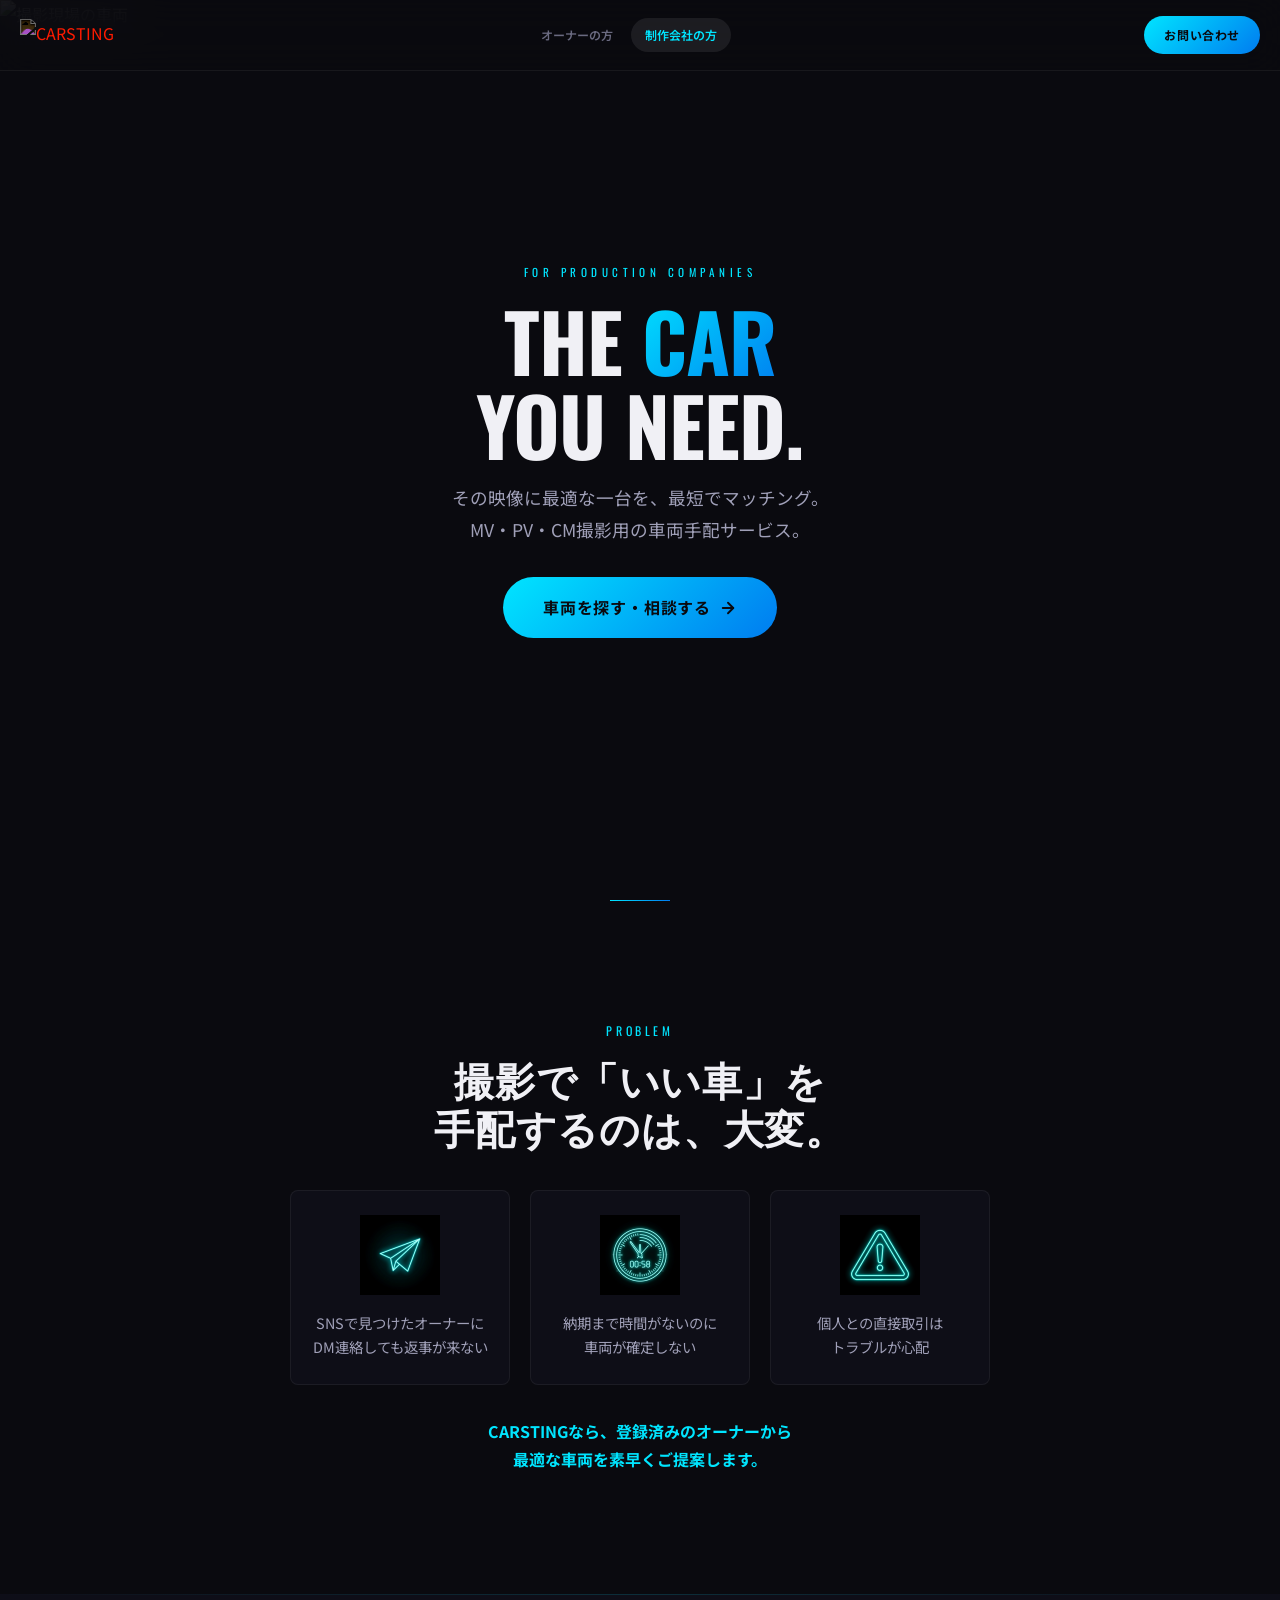
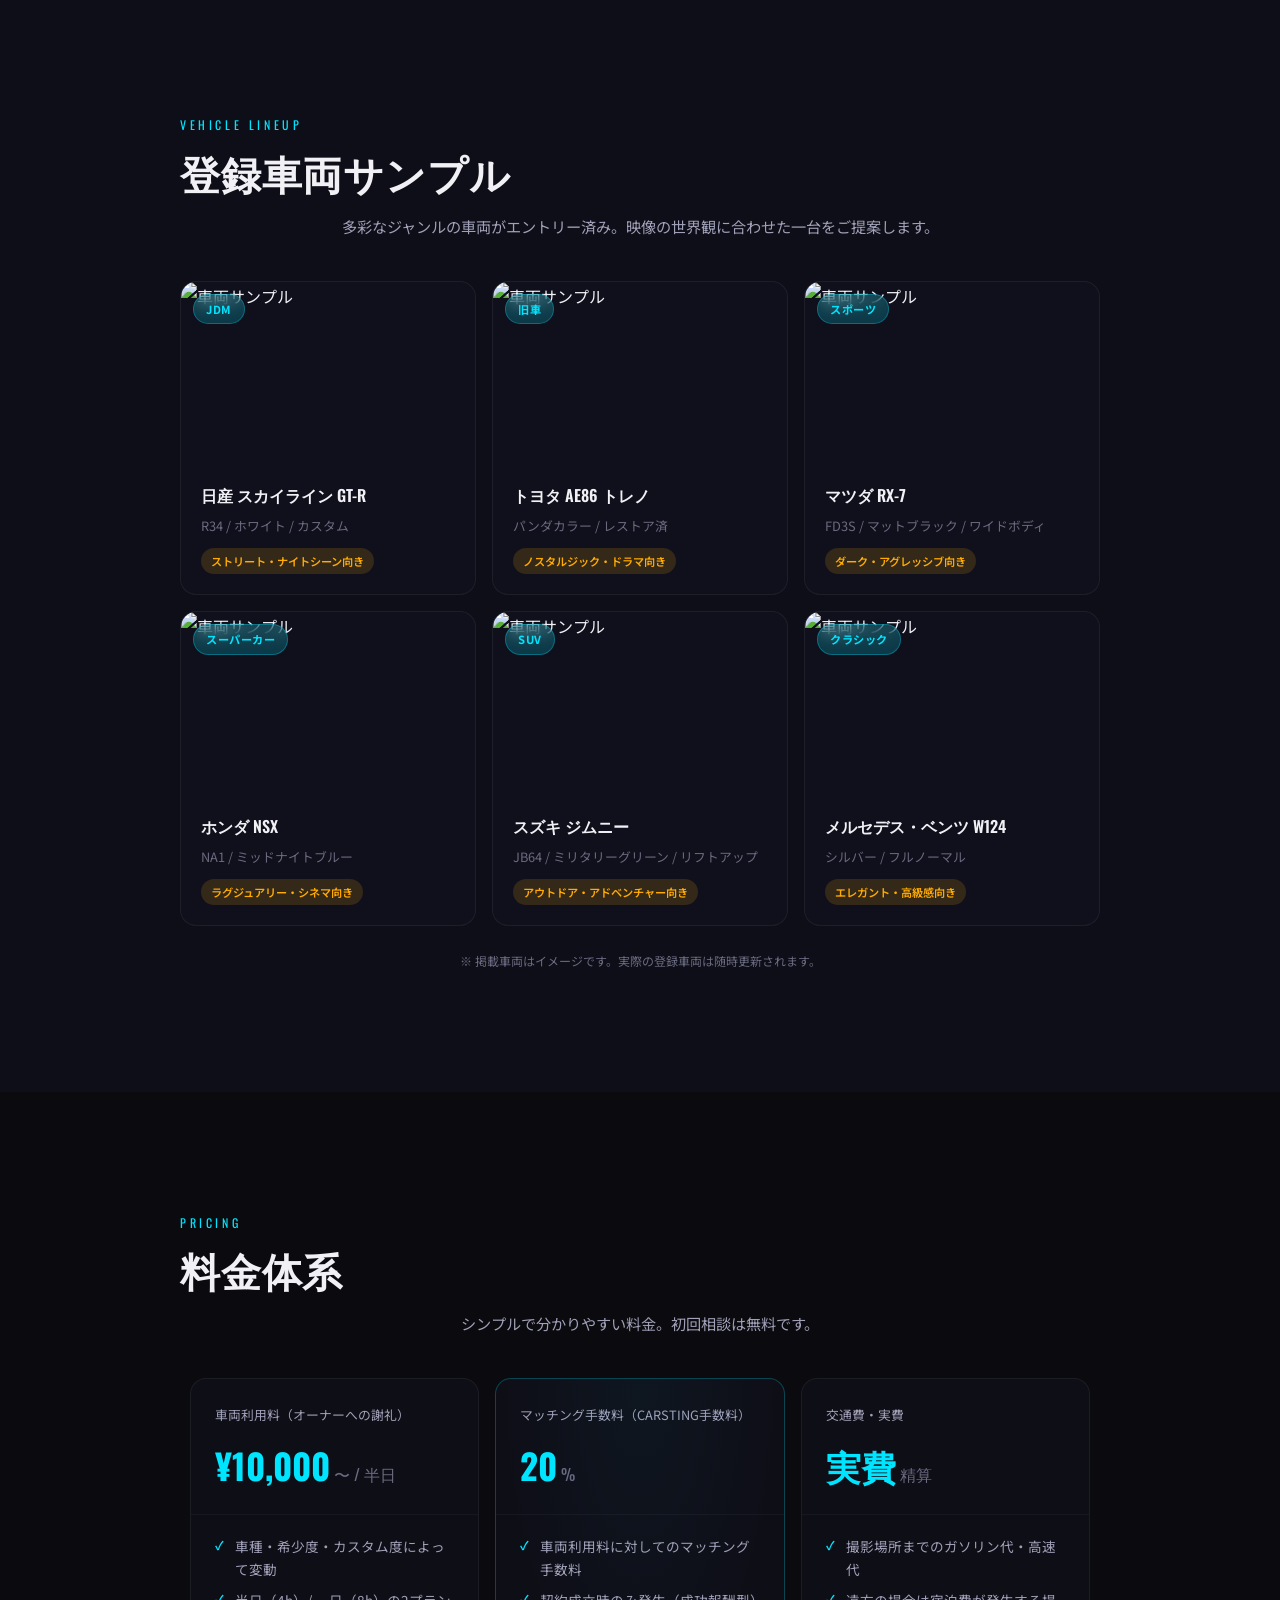
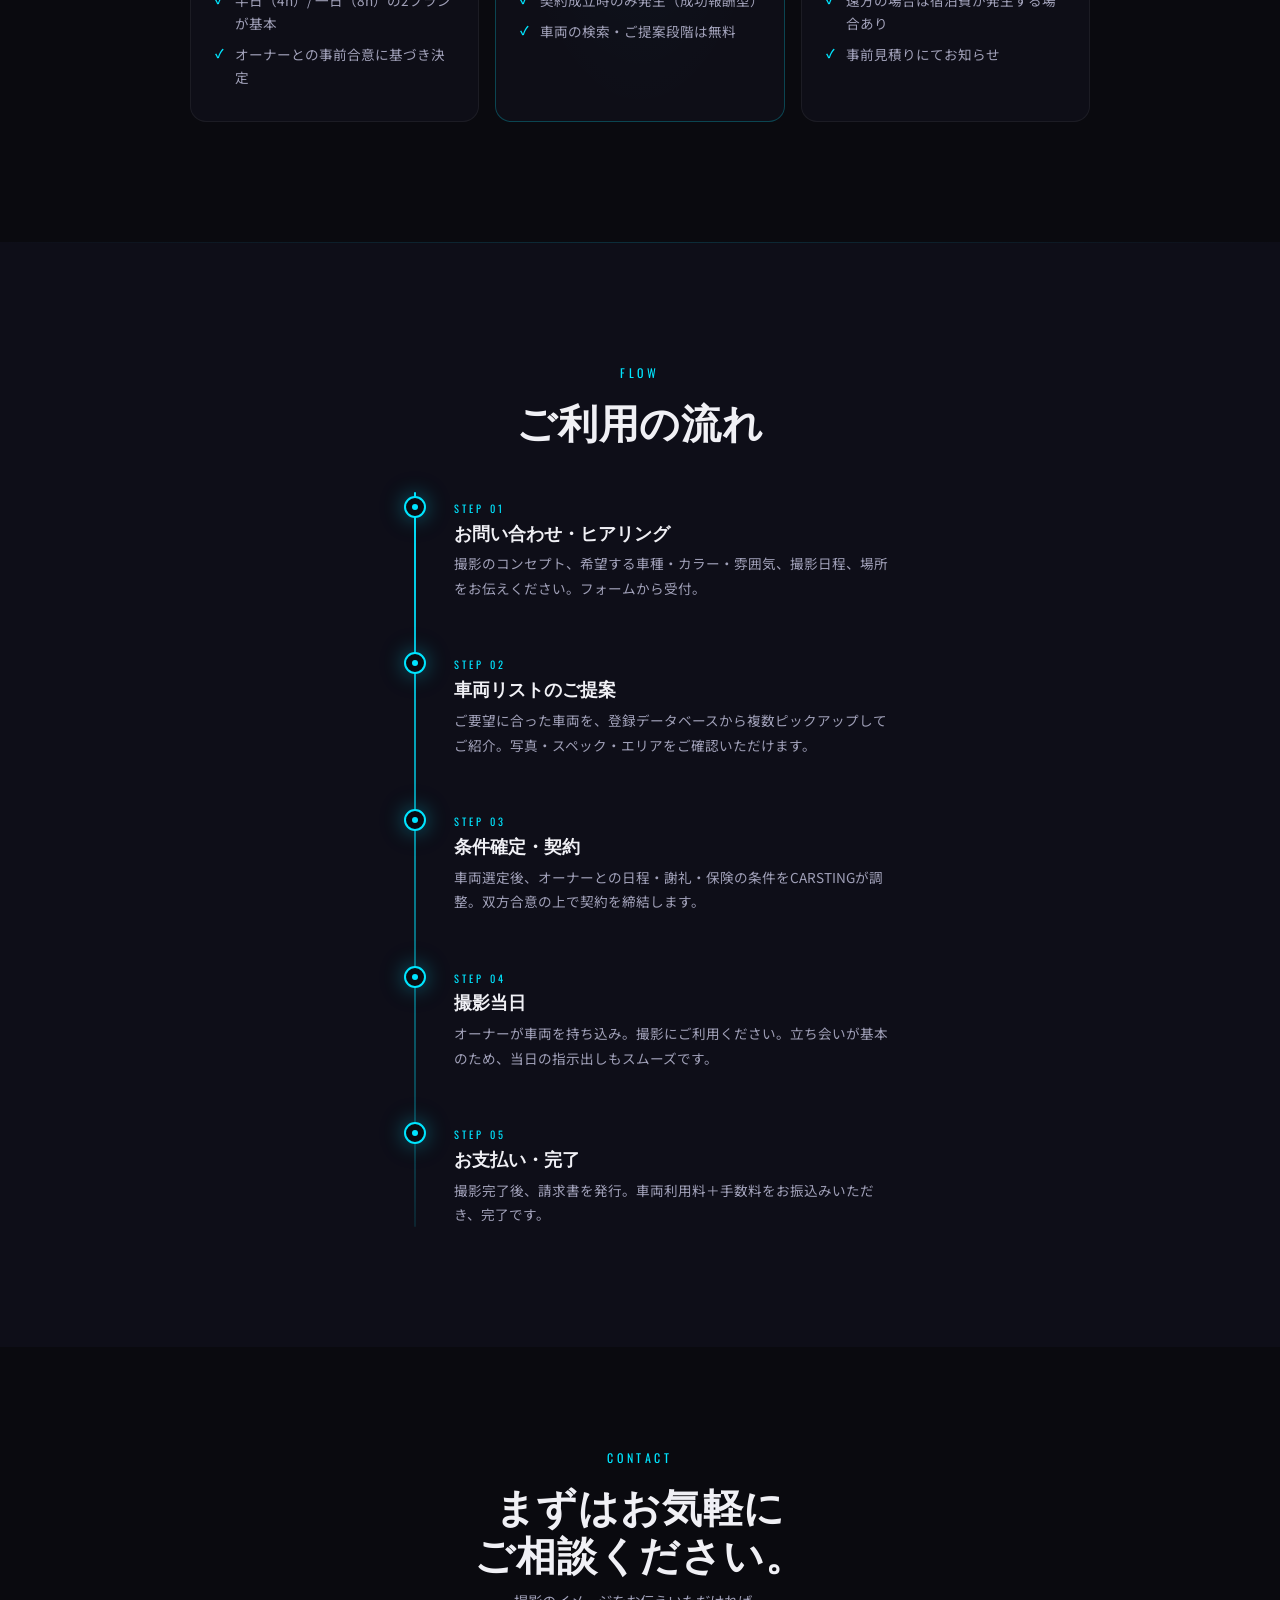
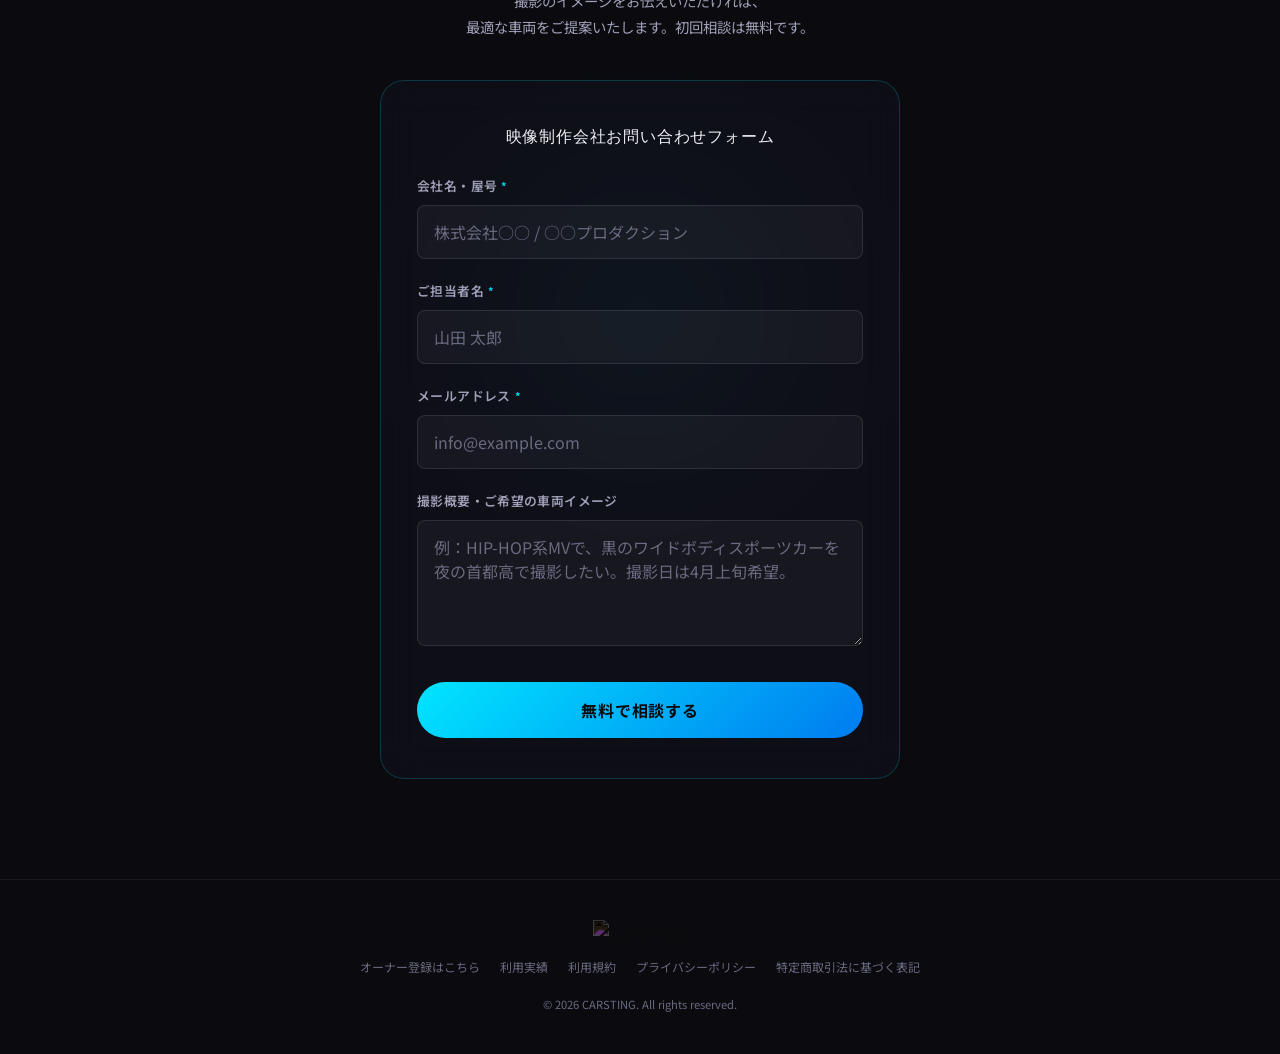
==== commit 51464e40: "Update BtoB problem section icons to generated neon images" ====
--- a/btob.html
+++ b/btob.html
@@ -57,29 +57,18 @@
                 <h2 class="section-title">撮影で「いい車」を<br>手配するのは、大変。</h2>
                 <div class="problem-list">
                     <div class="problem-item">
-                        <span class="problem-icon"><svg viewBox="0 0 24 24" fill="none" stroke="currentColor"
-                                stroke-width="1.5" stroke-linecap="round" stroke-linejoin="round">
-                                <path d="M22 2 11 13" />
-                                <path d="m22 2-7 20-4-9-9-4z" />
-                            </svg></span>
+                        <span class="problem-icon"><img src="assets/images/problem-message.png" alt="DM" width="80"
+                                height="80"></span>
                         <p>SNSで見つけたオーナーに<br>DM連絡しても返事が来ない</p>
                     </div>
                     <div class="problem-item">
-                        <span class="problem-icon"><svg viewBox="0 0 24 24" fill="none" stroke="currentColor"
-                                stroke-width="1.5" stroke-linecap="round" stroke-linejoin="round">
-                                <circle cx="12" cy="12" r="10" />
-                                <polyline points="12 6 12 12 16 14" />
-                            </svg></span>
+                        <span class="problem-icon"><img src="assets/images/problem-clock.png" alt="時間" width="80"
+                                height="80"></span>
                         <p>納期まで時間がないのに<br>車両が確定しない</p>
                     </div>
                     <div class="problem-item">
-                        <span class="problem-icon"><svg viewBox="0 0 24 24" fill="none" stroke="currentColor"
-                                stroke-width="1.5" stroke-linecap="round" stroke-linejoin="round">
-                                <path
-                                    d="M10.29 3.86 1.82 18a2 2 0 0 0 1.71 3h16.94a2 2 0 0 0 1.71-3L13.71 3.86a2 2 0 0 0-3.42 0z" />
-                                <line x1="12" y1="9" x2="12" y2="13" />
-                                <line x1="12" y1="17" x2="12.01" y2="17" />
-                            </svg></span>
+                        <span class="problem-icon"><img src="assets/images/problem-warning.png" alt="注意" width="80"
+                                height="80"></span>
                         <p>個人との直接取引は<br>トラブルが心配</p>
                     </div>
                 </div>
--- a/btob.css
+++ b/btob.css
@@ -85,19 +85,15 @@
     display: flex;
     align-items: center;
     justify-content: center;
-    width: 64px;
-    height: 64px;
+    width: 80px;
+    height: 80px;
     margin: 0 auto 16px;
-    border-radius: 50%;
-    background: rgba(0, 229, 255, 0.06);
-    border: 1px solid rgba(0, 229, 255, 0.2);
-    box-shadow: 0 0 24px rgba(0, 229, 255, 0.1);
-}
-
-.problem-icon svg {
-    width: 26px;
-    height: 26px;
-    color: var(--accent-cyan);
+}
+
+.problem-icon img {
+    width: 100%;
+    height: 100%;
+    object-fit: contain;
 }
 
 .problem-item p {
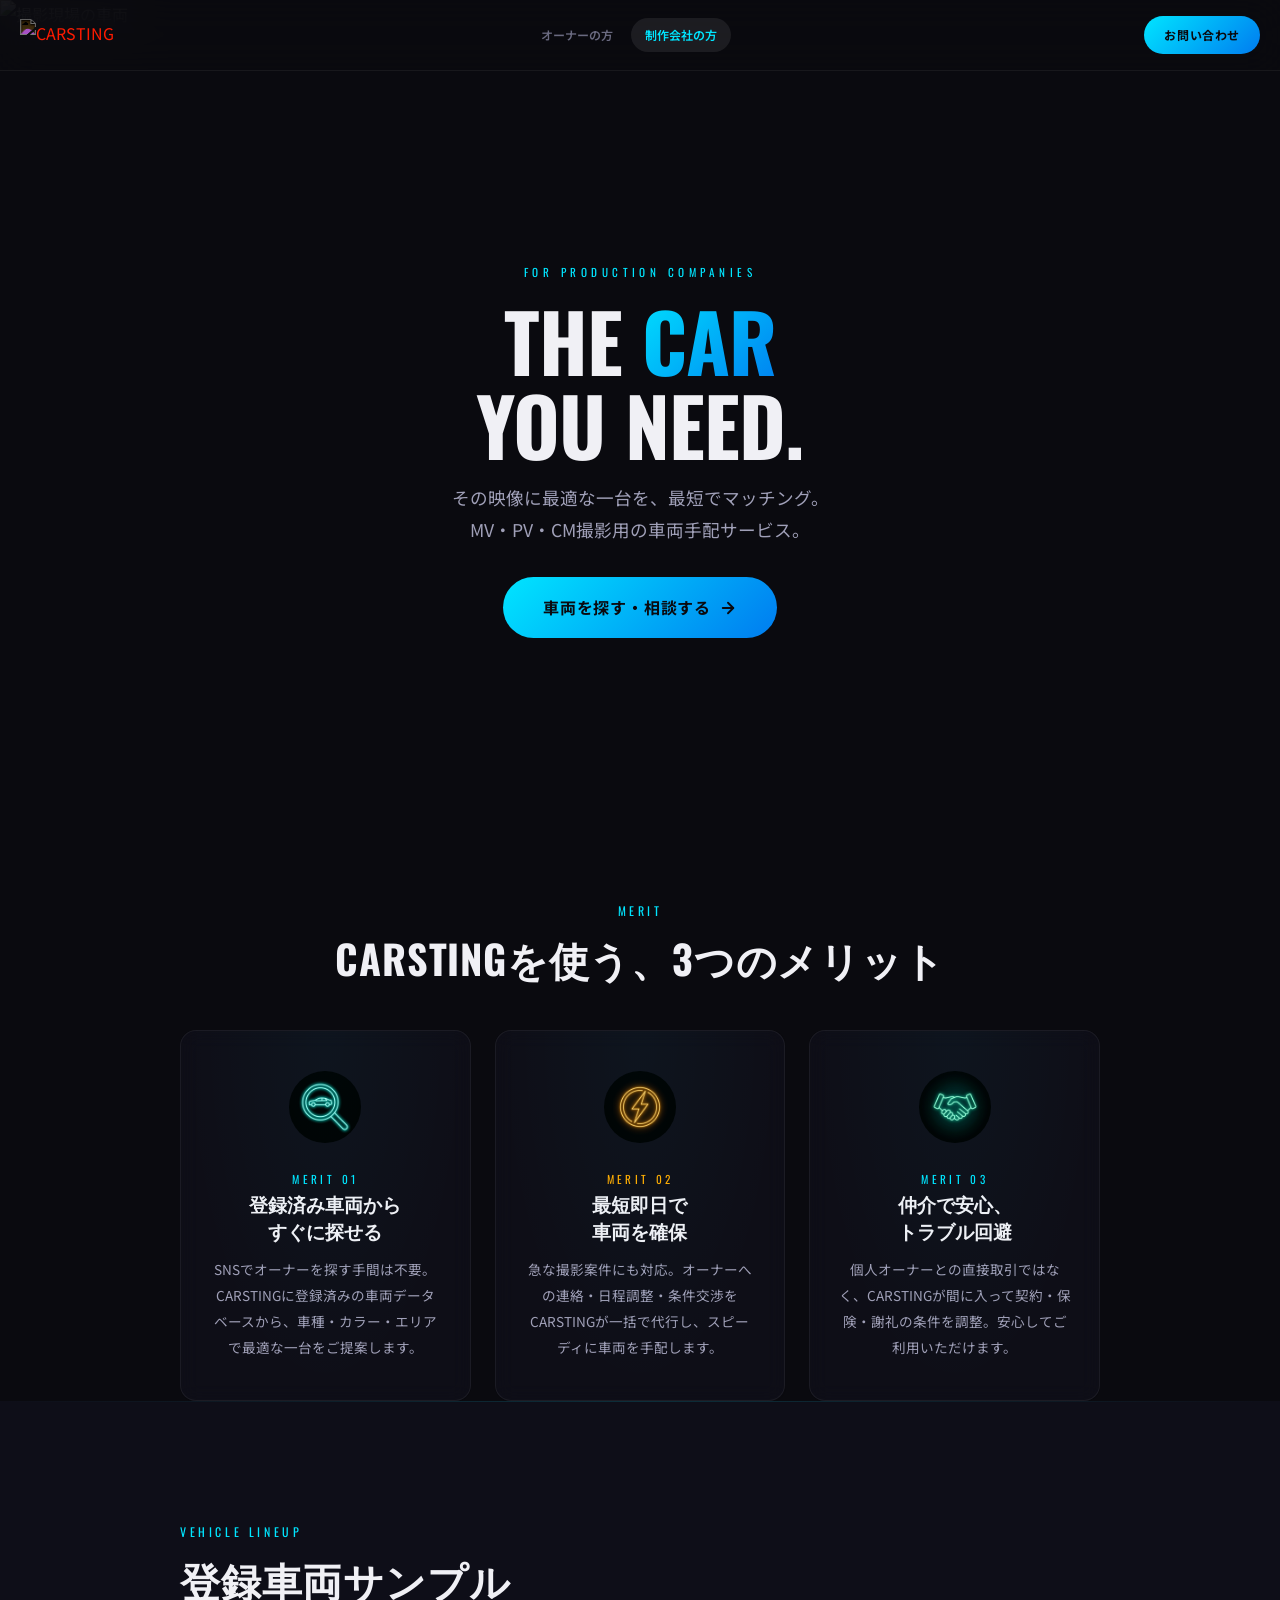
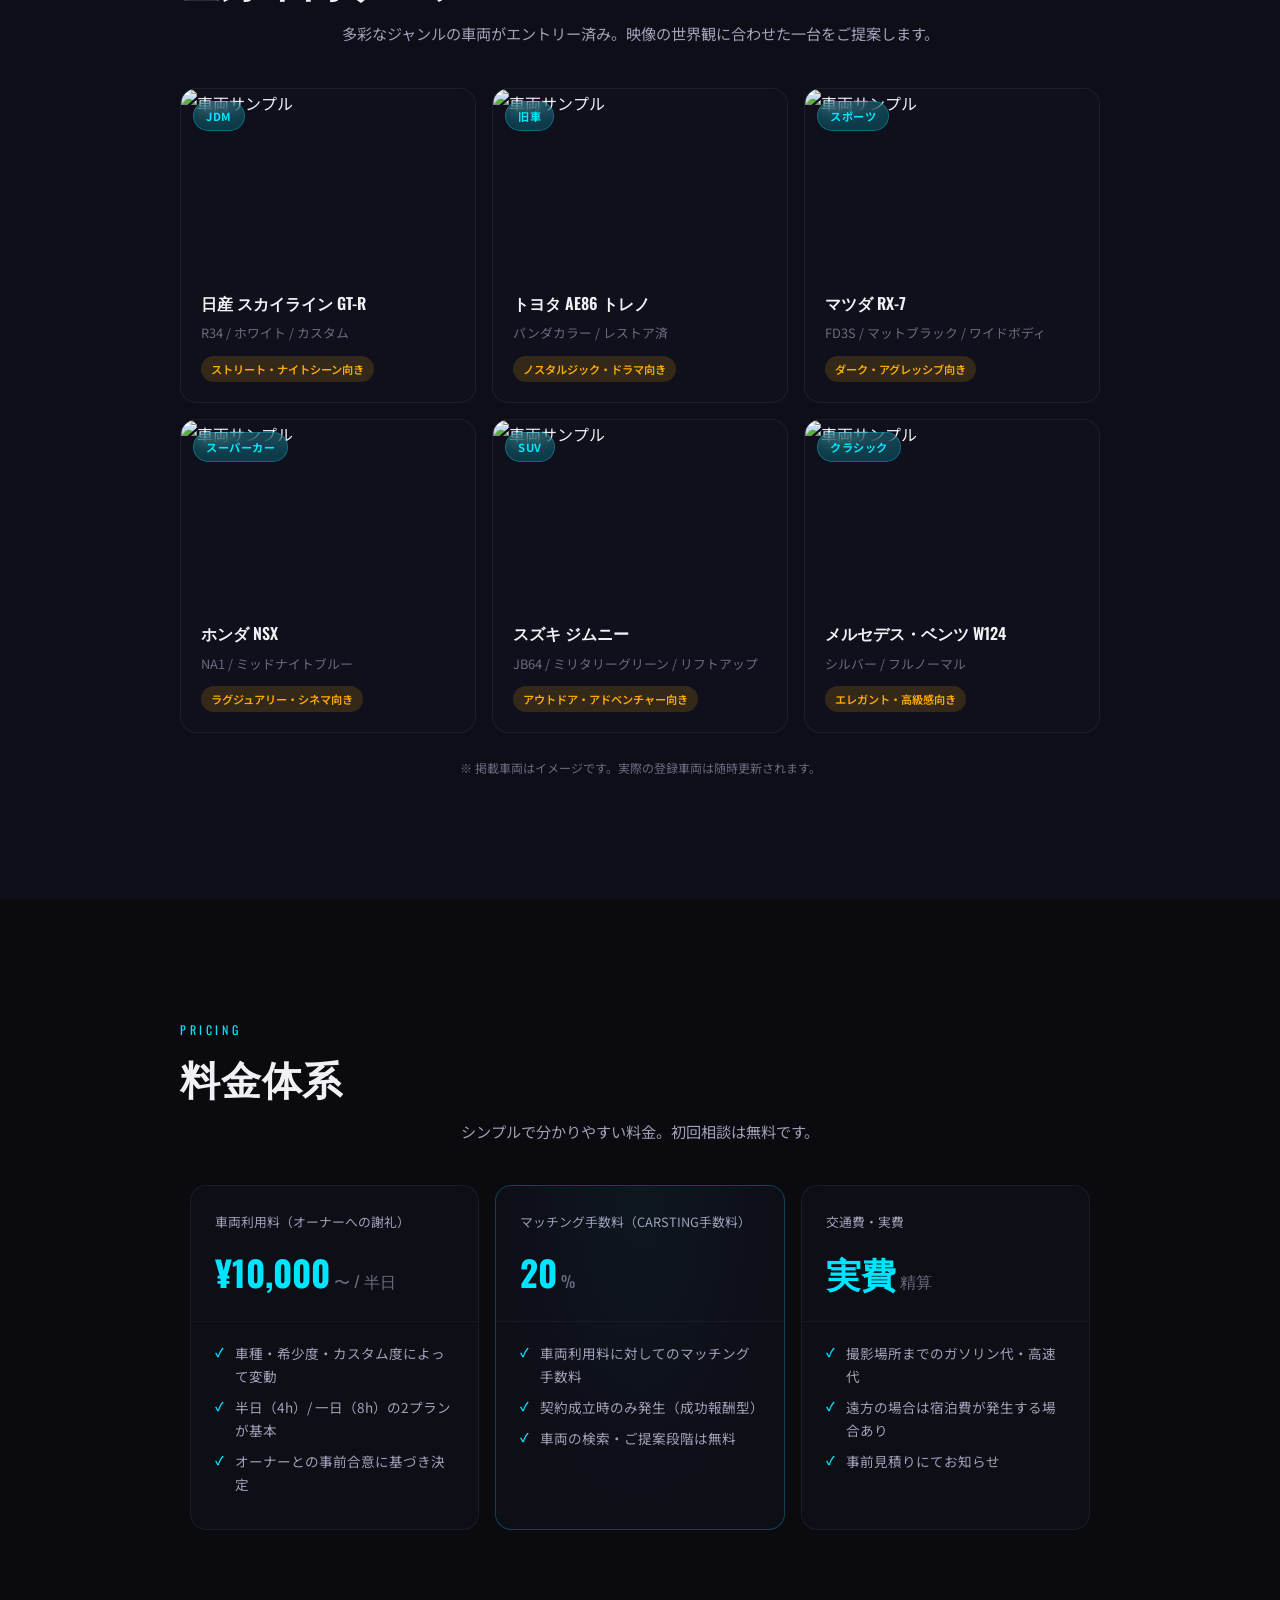
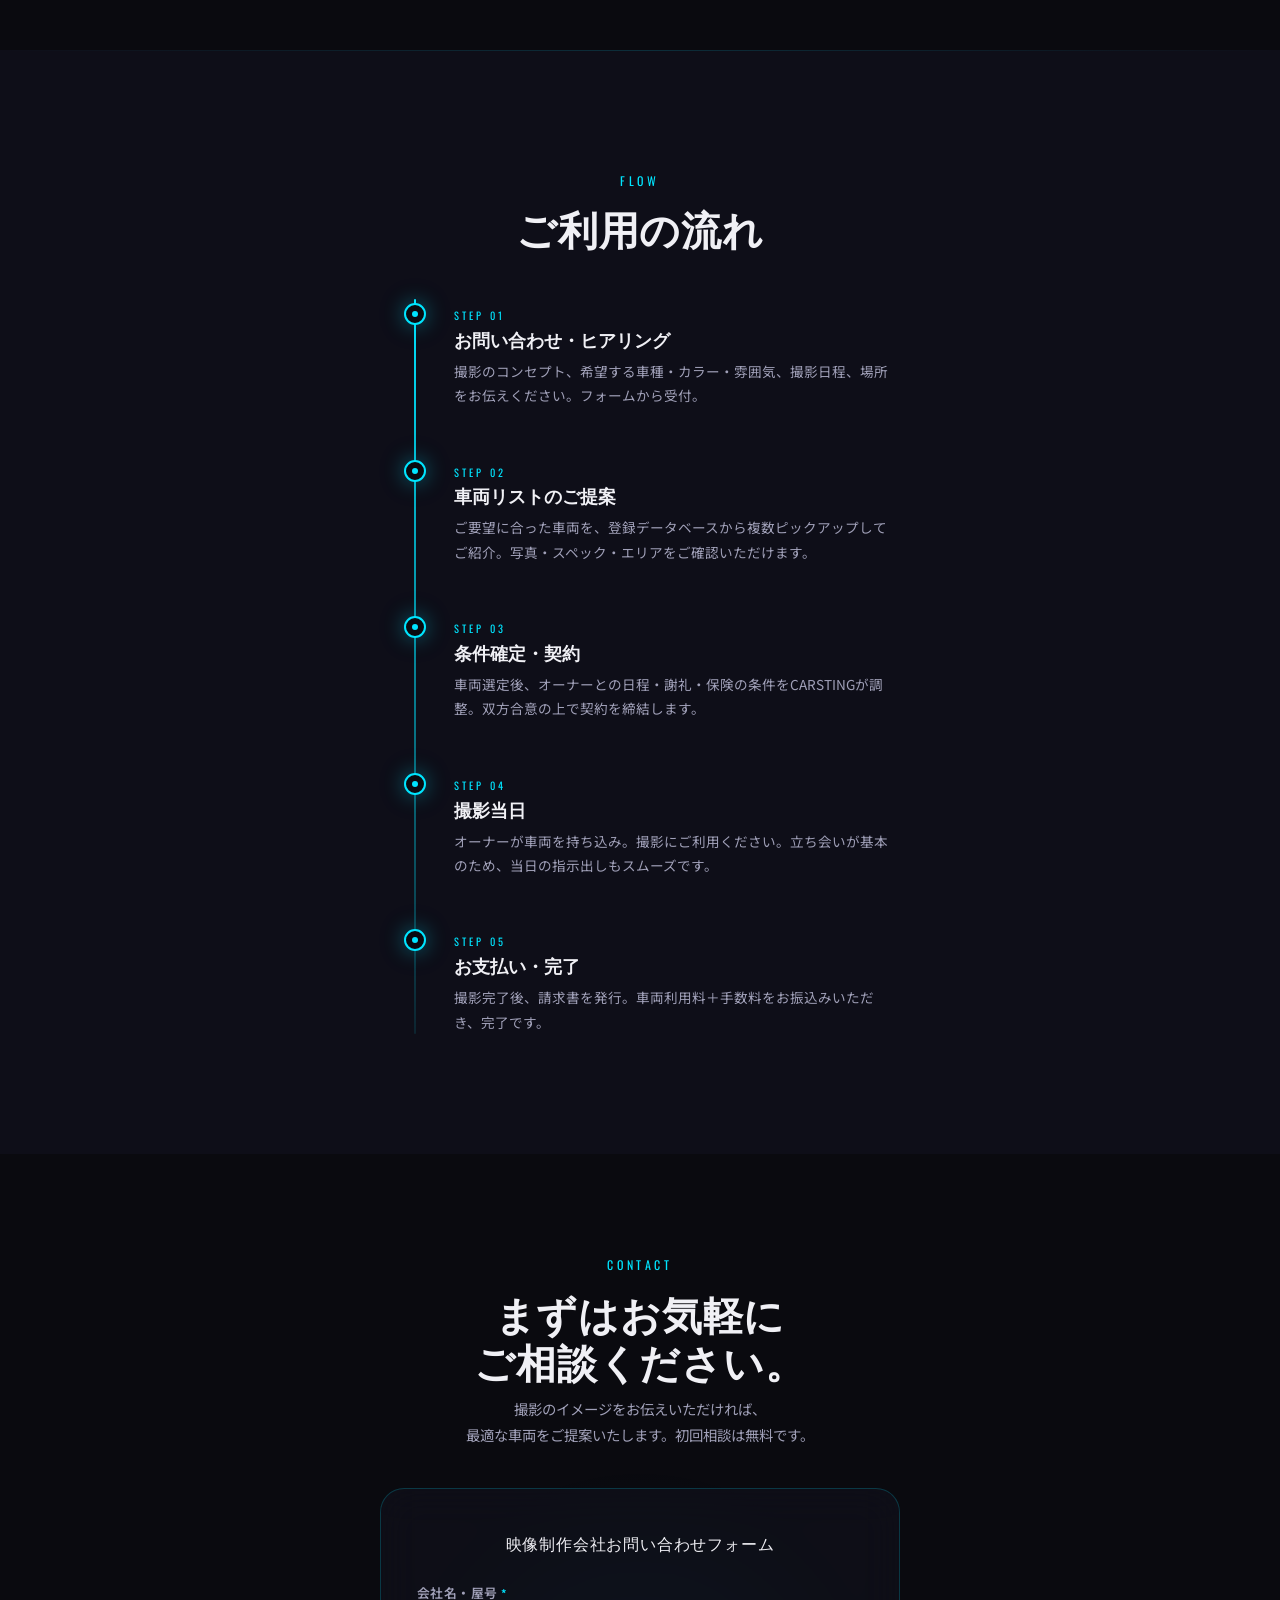
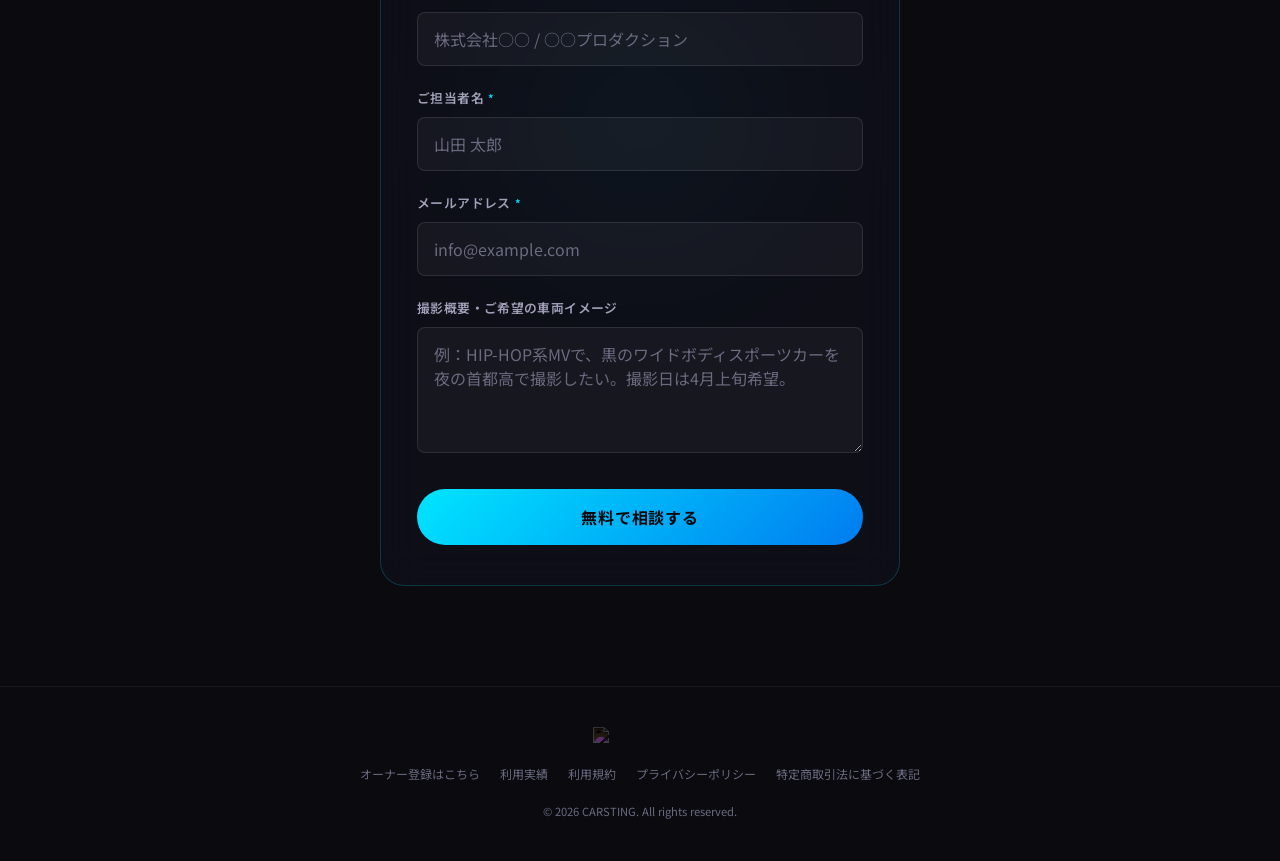
==== commit de63f54c: "Replace BtoB Problem section with Merit section matching owner page design" ====
--- a/btob.html
+++ b/btob.html
@@ -49,32 +49,51 @@
         </div>
     </section>
 
-    <!-- ========== Problem ========== -->
-    <section class="btob-problem" id="problem">
-        <div class="container">
-            <div class="fade-in">
-                <span class="section-label">Problem</span>
-                <h2 class="section-title">撮影で「いい車」を<br>手配するのは、大変。</h2>
-                <div class="problem-list">
-                    <div class="problem-item">
-                        <span class="problem-icon"><img src="assets/images/problem-message.png" alt="DM" width="80"
-                                height="80"></span>
-                        <p>SNSで見つけたオーナーに<br>DM連絡しても返事が来ない</p>
-                    </div>
-                    <div class="problem-item">
-                        <span class="problem-icon"><img src="assets/images/problem-clock.png" alt="時間" width="80"
-                                height="80"></span>
-                        <p>納期まで時間がないのに<br>車両が確定しない</p>
-                    </div>
-                    <div class="problem-item">
-                        <span class="problem-icon"><img src="assets/images/problem-warning.png" alt="注意" width="80"
-                                height="80"></span>
-                        <p>個人との直接取引は<br>トラブルが心配</p>
-                    </div>
-                </div>
-                <p class="problem-solution">
-                    <strong>CARSTINGなら、登録済みのオーナーから<br>最適な車両を素早くご提案します。</strong>
-                </p>
+    <!-- ========== Merits ========== -->
+    <section class="btob-merits" id="merits">
+        <div class="container">
+            <div class="merits-header fade-in">
+                <span class="section-label">Merit</span>
+                <h2 class="section-title">CARSTINGを使う、3つのメリット</h2>
+            </div>
+            <div class="merits-grid">
+
+                <!-- Merit 1 -->
+                <div class="merit-card fade-in" data-delay="0">
+                    <div class="merit-icon">
+                        <img src="assets/images/btob-merit-search.png" alt="" width="72" height="72">
+                    </div>
+                    <span class="merit-number">Merit 01</span>
+                    <h3 class="merit-title">登録済み車両から<br>すぐに探せる</h3>
+                    <p class="merit-description">
+                        SNSでオーナーを探す手間は不要。CARSTINGに登録済みの車両データベースから、車種・カラー・エリアで最適な一台をご提案します。
+                    </p>
+                </div>
+
+                <!-- Merit 2 -->
+                <div class="merit-card fade-in" data-delay="1">
+                    <div class="merit-icon">
+                        <img src="assets/images/btob-merit-speed.png" alt="" width="72" height="72">
+                    </div>
+                    <span class="merit-number">Merit 02</span>
+                    <h3 class="merit-title">最短即日で<br>車両を確保</h3>
+                    <p class="merit-description">
+                        急な撮影案件にも対応。オーナーへの連絡・日程調整・条件交渉をCARSTINGが一括で代行し、スピーディに車両を手配します。
+                    </p>
+                </div>
+
+                <!-- Merit 3 -->
+                <div class="merit-card fade-in" data-delay="2">
+                    <div class="merit-icon">
+                        <img src="assets/images/btob-merit-handshake.png" alt="" width="72" height="72">
+                    </div>
+                    <span class="merit-number">Merit 03</span>
+                    <h3 class="merit-title">仲介で安心、<br>トラブル回避</h3>
+                    <p class="merit-description">
+                        個人オーナーとの直接取引ではなく、CARSTINGが間に入って契約・保険・謝礼の条件を調整。安心してご利用いただけます。
+                    </p>
+                </div>
+
             </div>
         </div>
     </section>
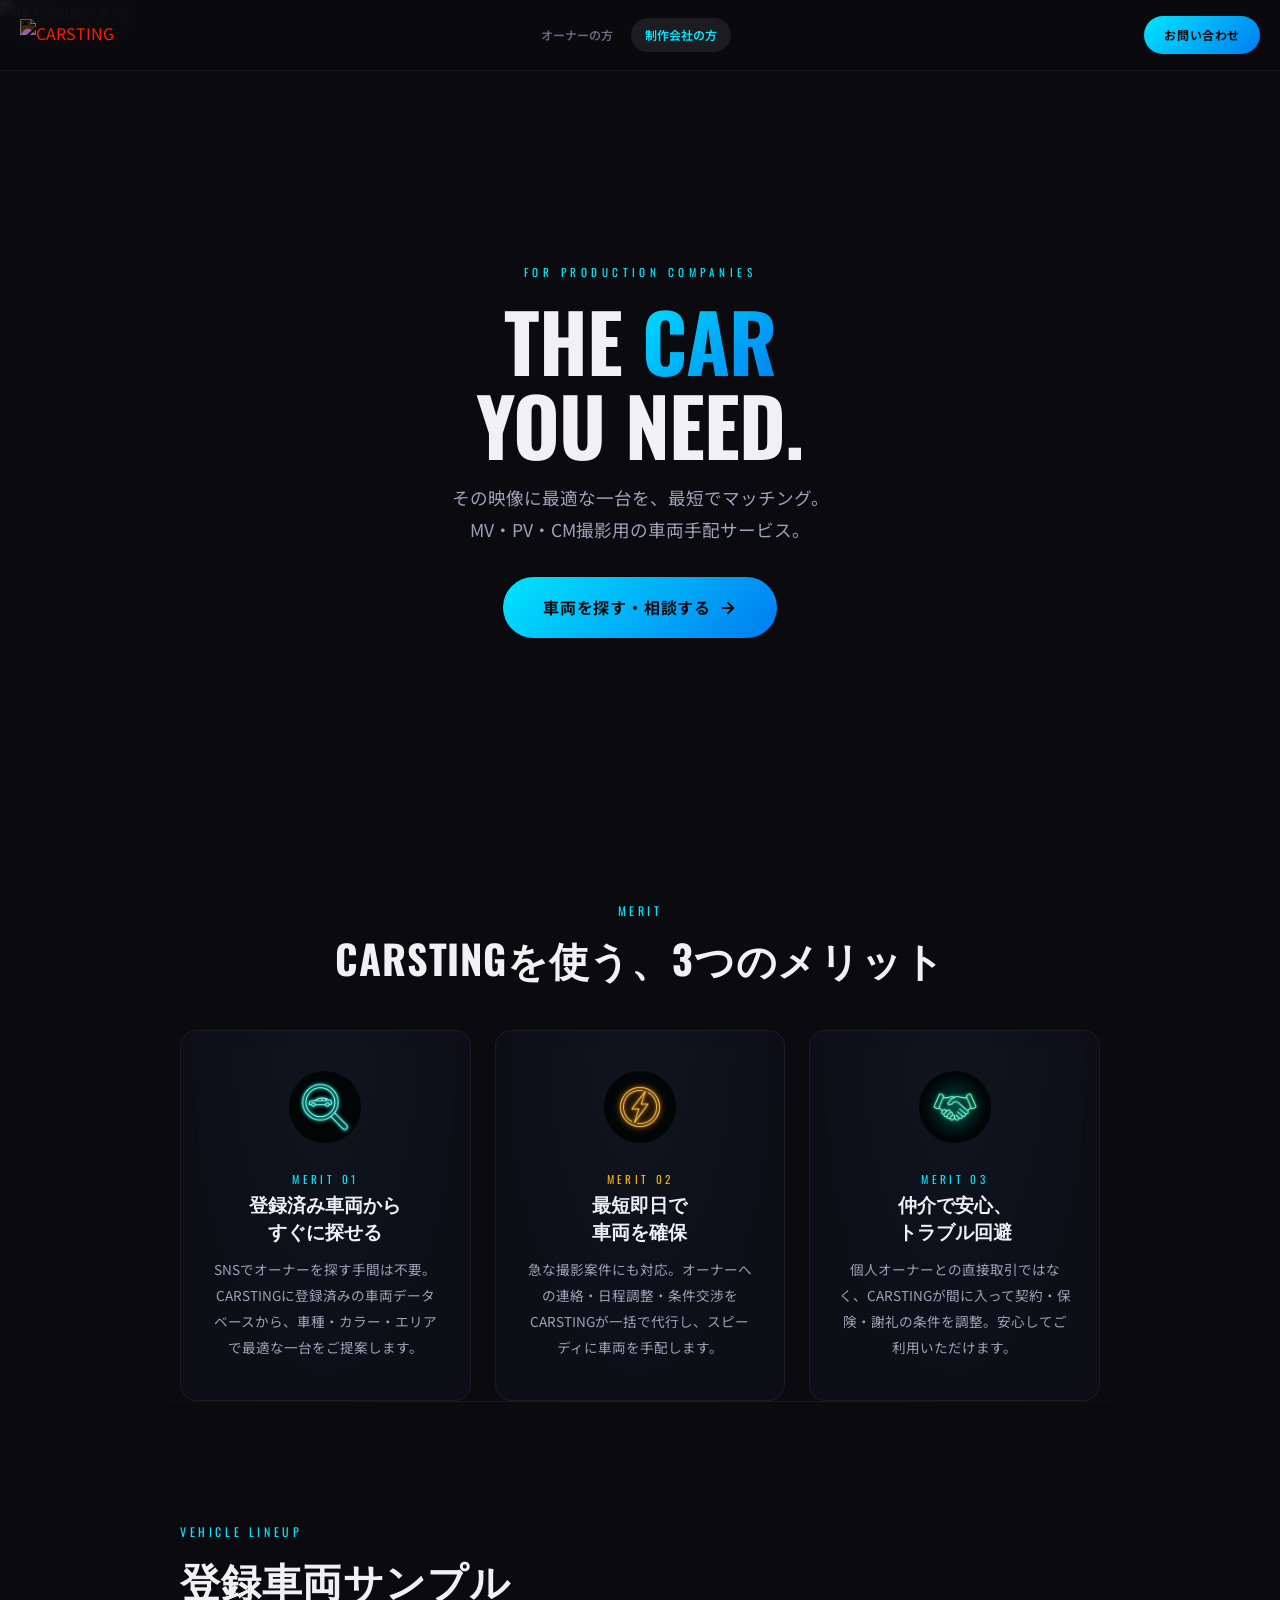
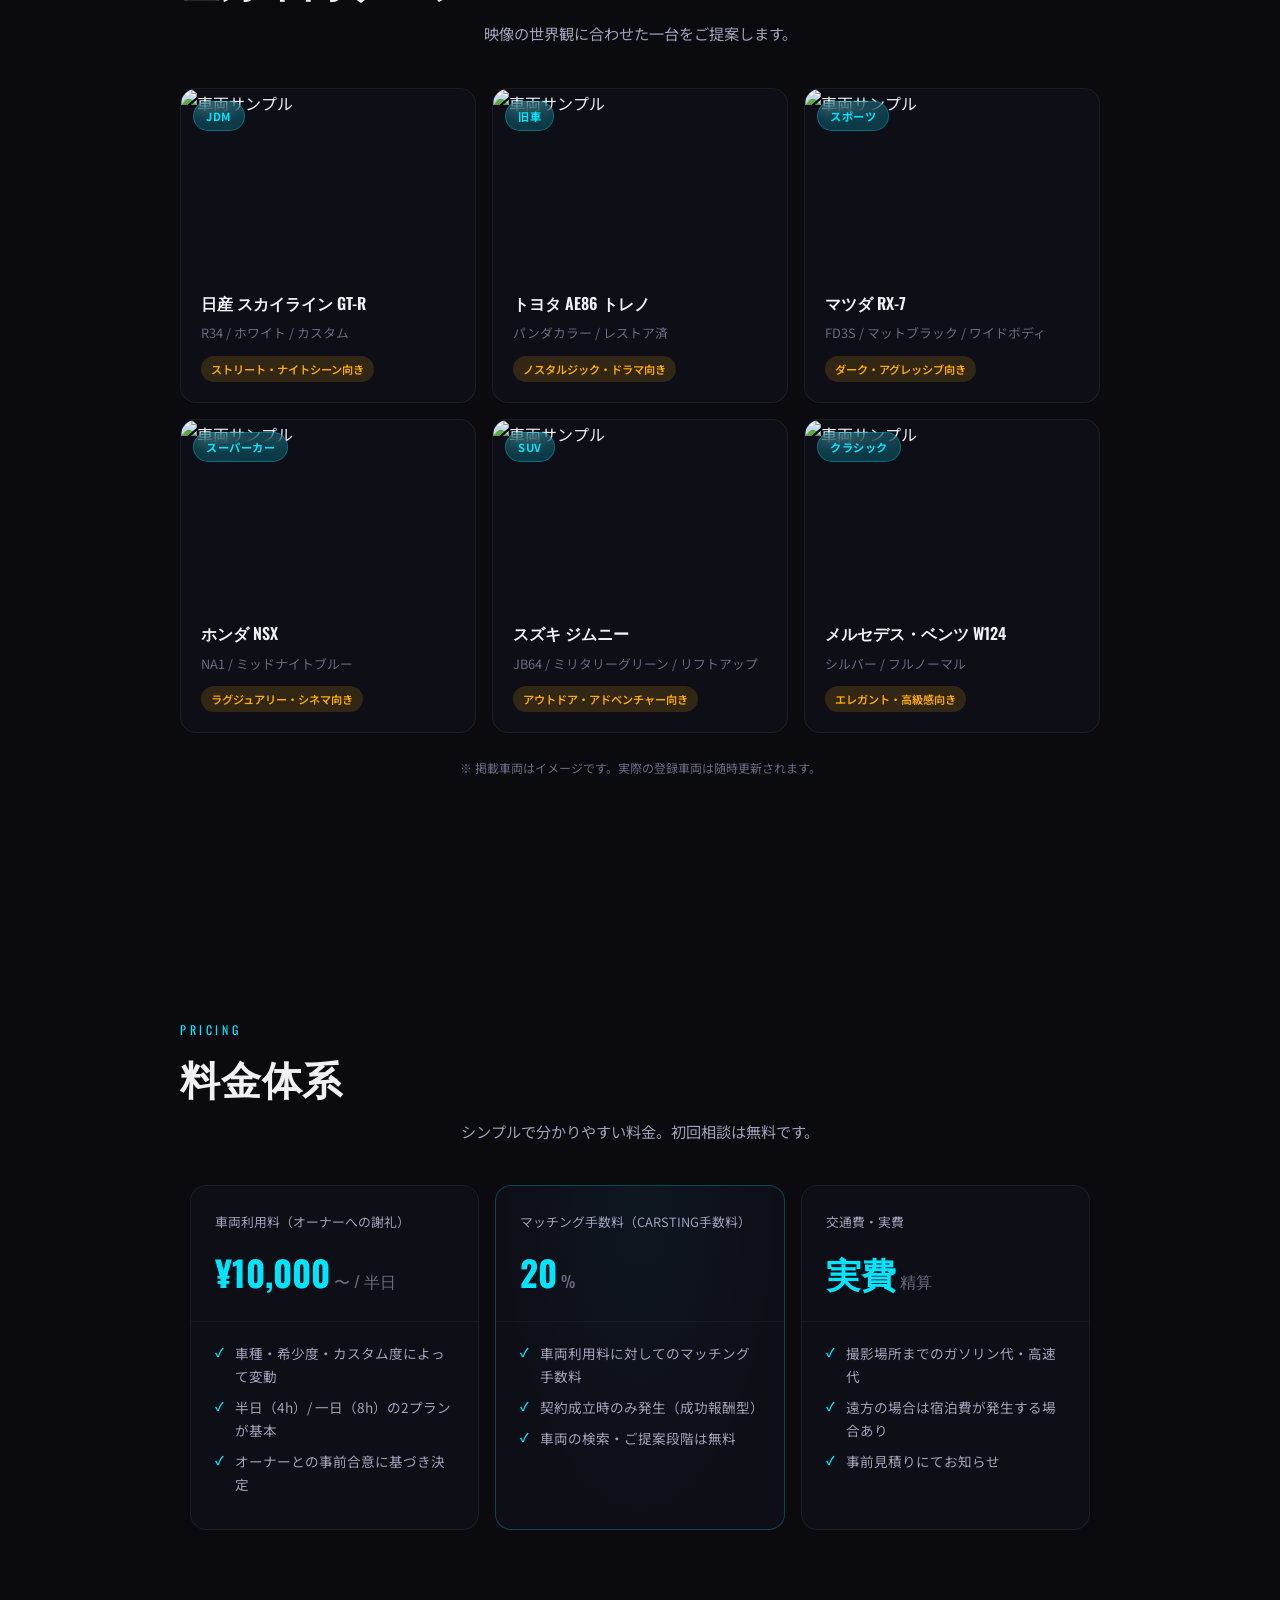
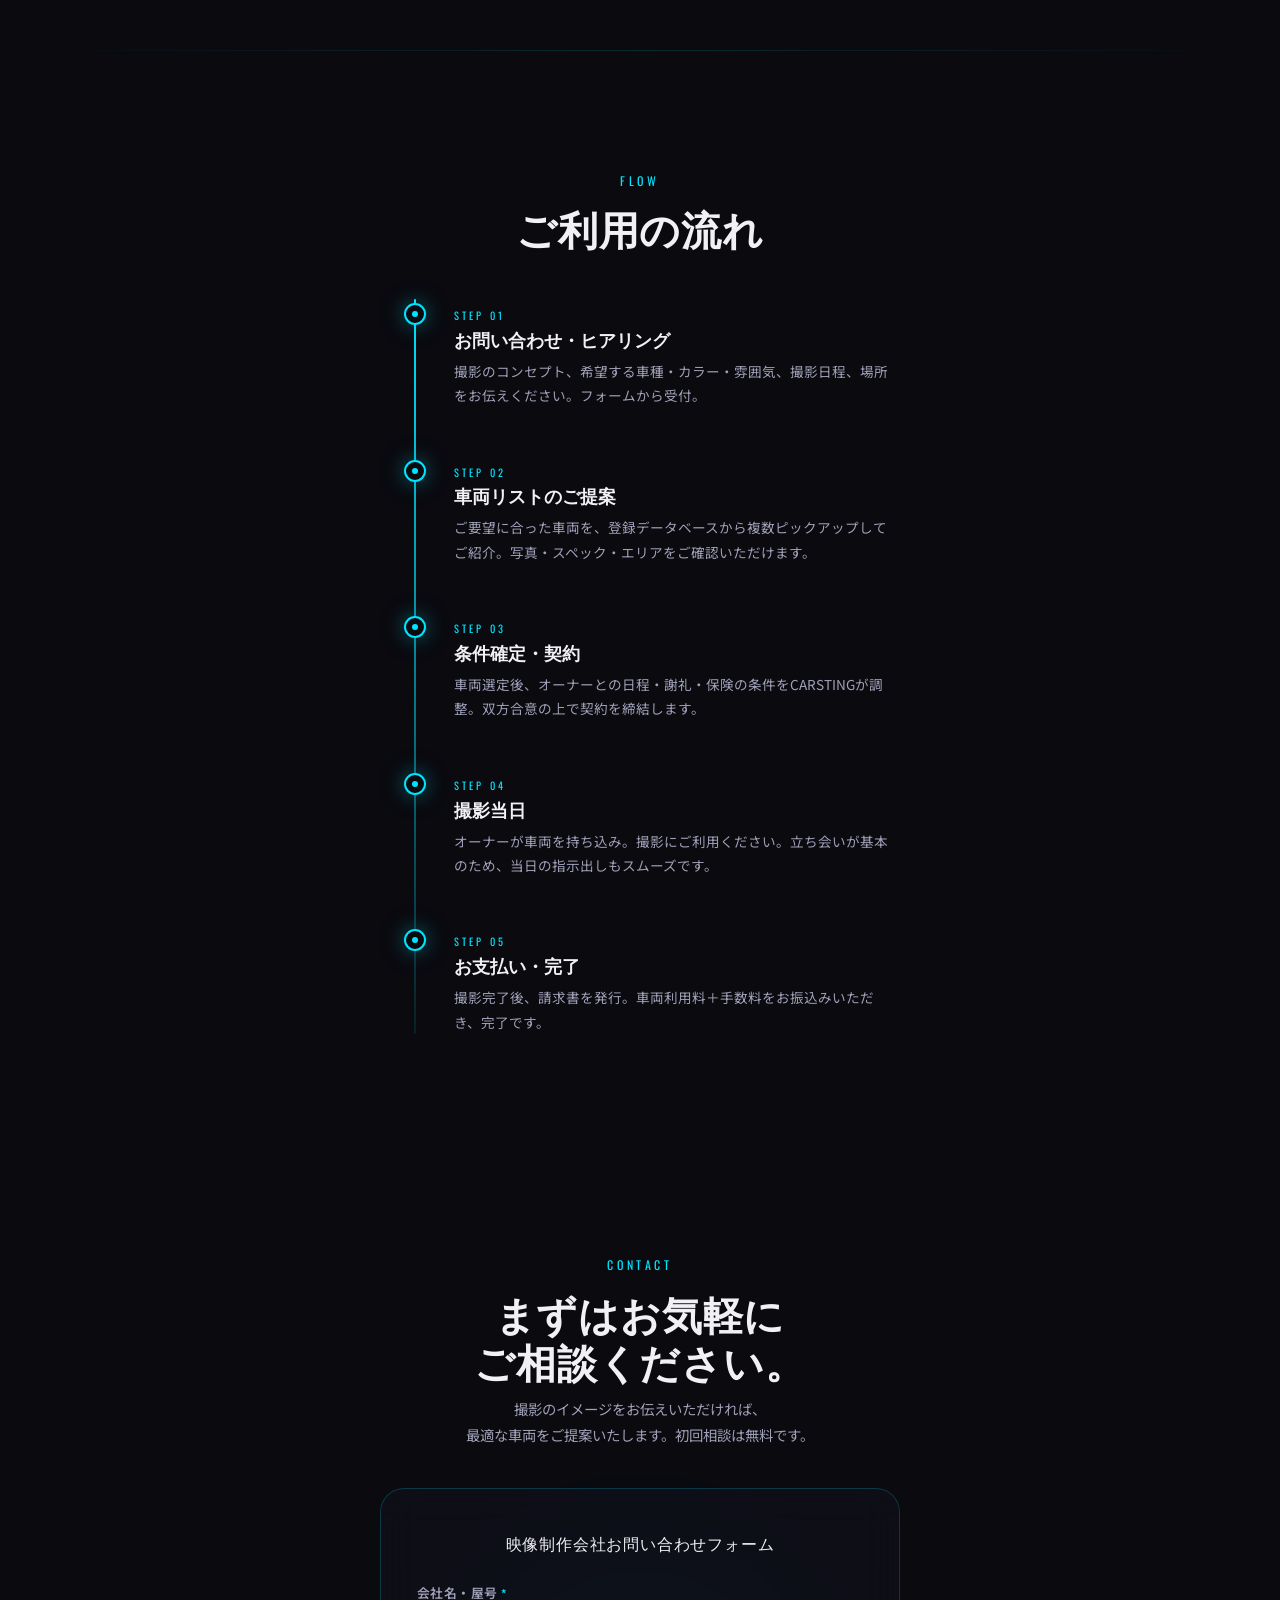
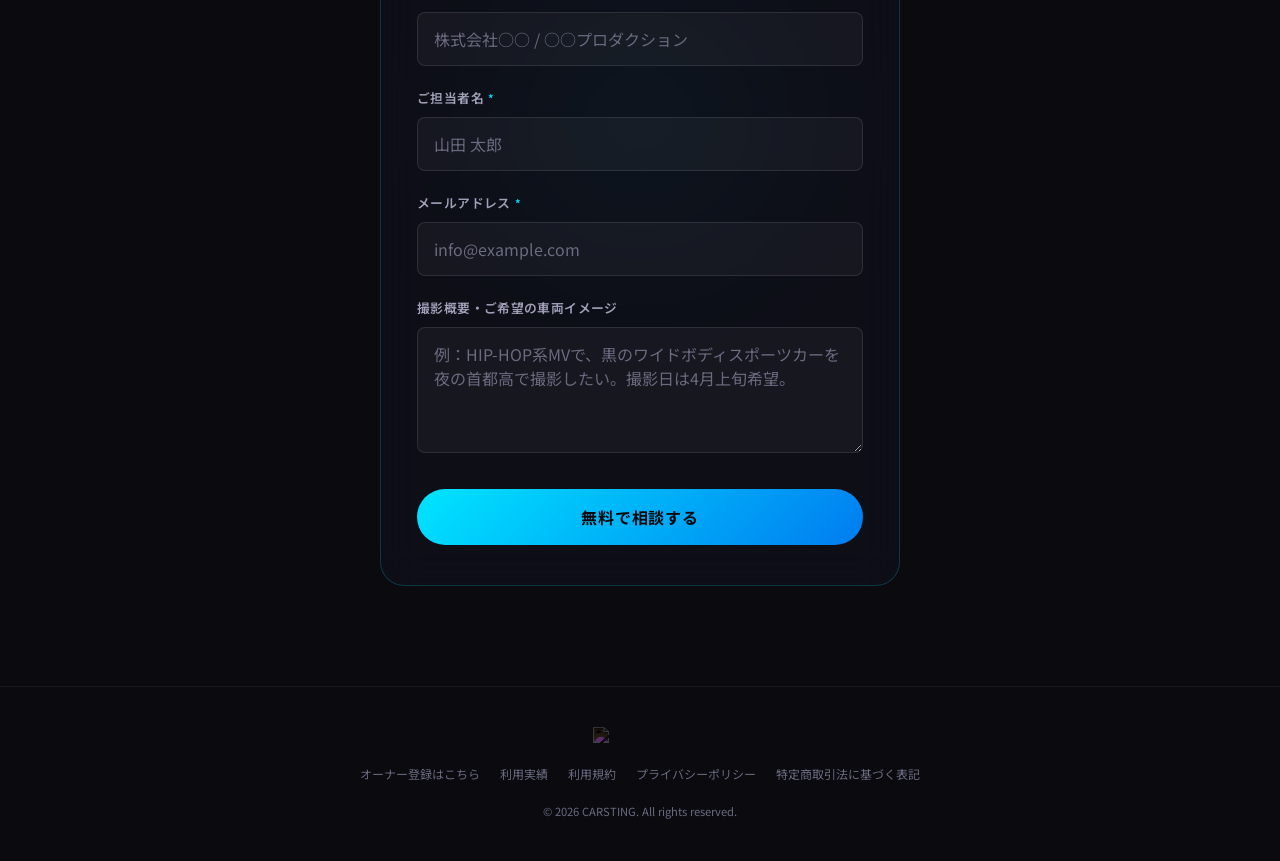
==== commit 1a7a36ba: "Shorten gallery subtitle to fit on one line" ====
--- a/btob.html
+++ b/btob.html
@@ -105,7 +105,7 @@
                 <span class="section-label">Vehicle Lineup</span>
                 <h2 class="section-title">登録車両サンプル</h2>
                 <p class="section-subtitle" style="margin: 0 auto 40px; text-align: center;">
-                    多彩なジャンルの車両がエントリー済み。映像の世界観に合わせた一台をご提案します。</p>
+                    映像の世界観に合わせた一台をご提案します。</p>
             </div>
             <div class="gallery-grid">
 
--- a/btob.css
+++ b/btob.css
@@ -88,12 +88,14 @@
     width: 80px;
     height: 80px;
     margin: 0 auto 16px;
+    border-radius: 50%;
+    overflow: hidden;
 }
 
 .problem-icon img {
     width: 100%;
     height: 100%;
-    object-fit: contain;
+    object-fit: cover;
 }
 
 .problem-item p {
@@ -116,7 +118,6 @@
 /* ---------- Vehicle Gallery ---------- */
 .btob-gallery {
     padding: var(--section-padding);
-    background: var(--bg-secondary);
     position: relative;
 }
 
@@ -310,7 +311,6 @@
 /* ---------- BtoB Flow ---------- */
 .btob-flow {
     padding: var(--section-padding);
-    background: var(--bg-secondary);
     position: relative;
 }
 
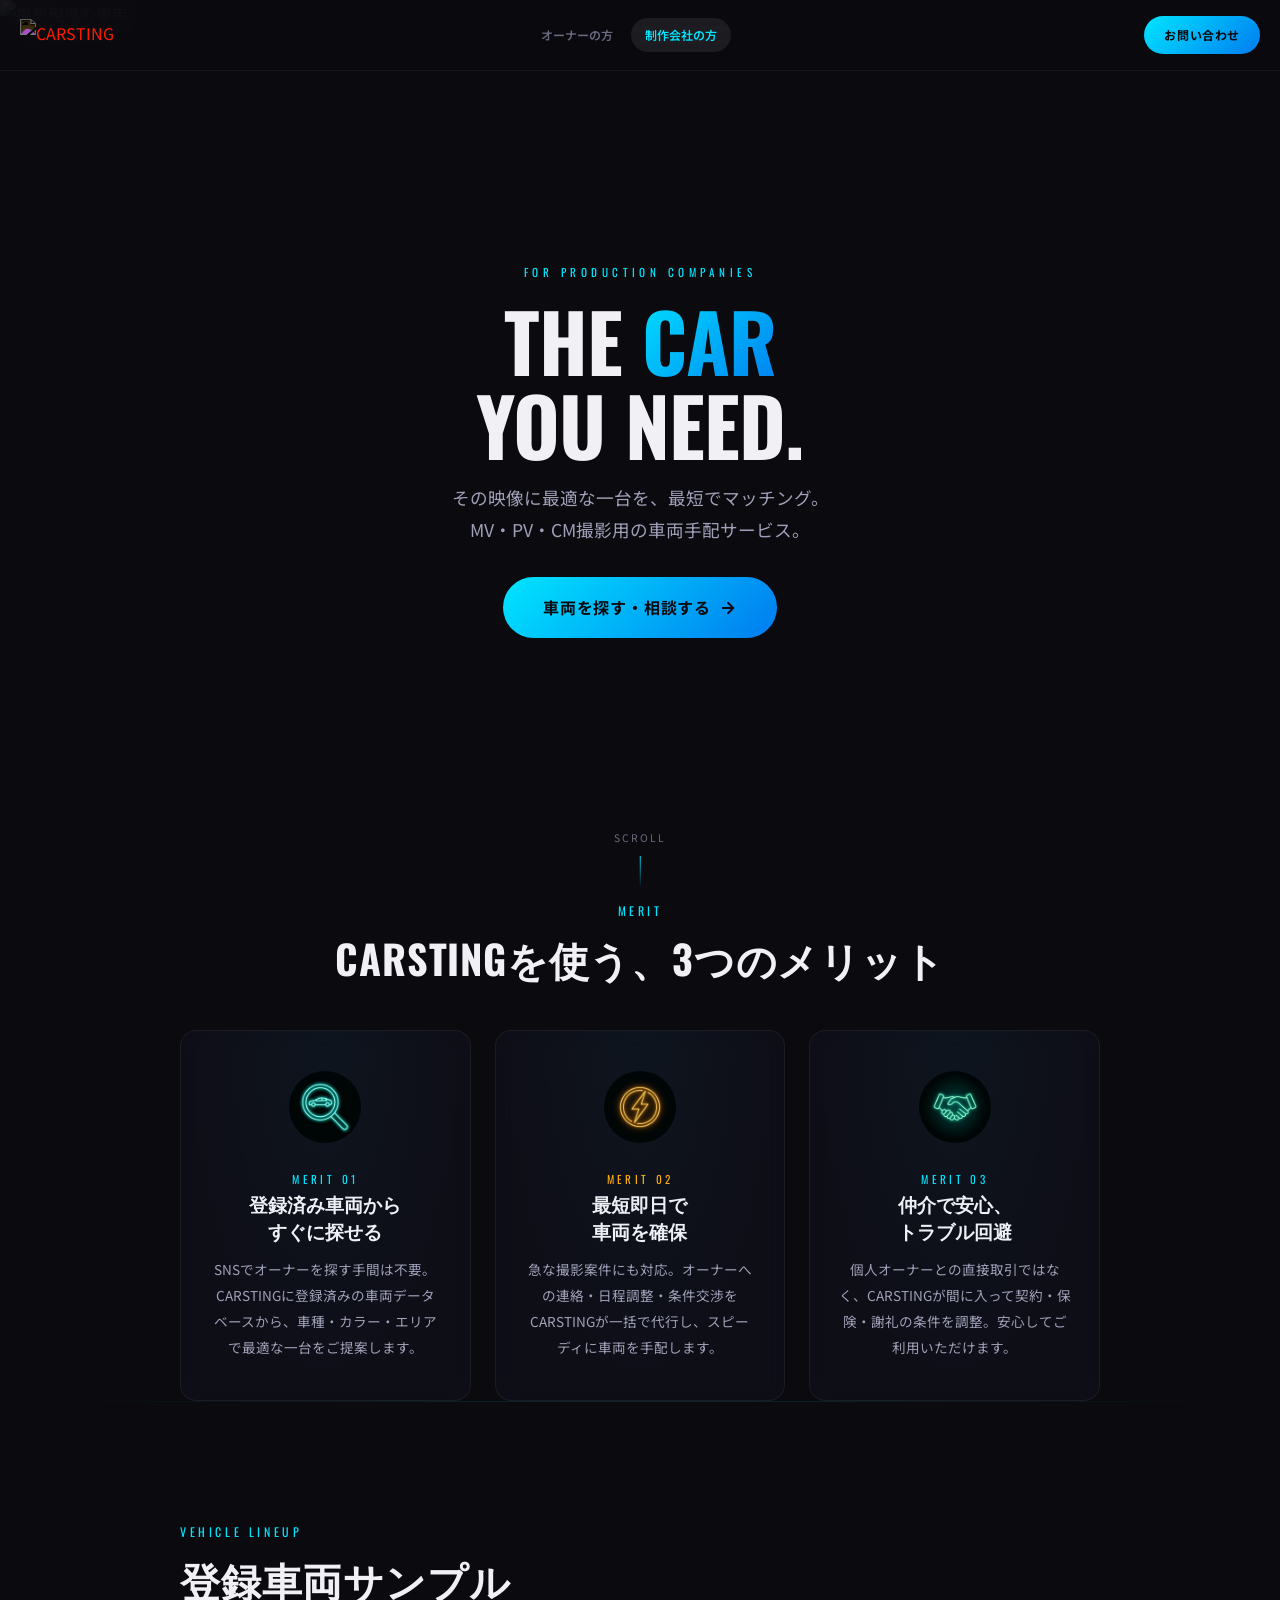
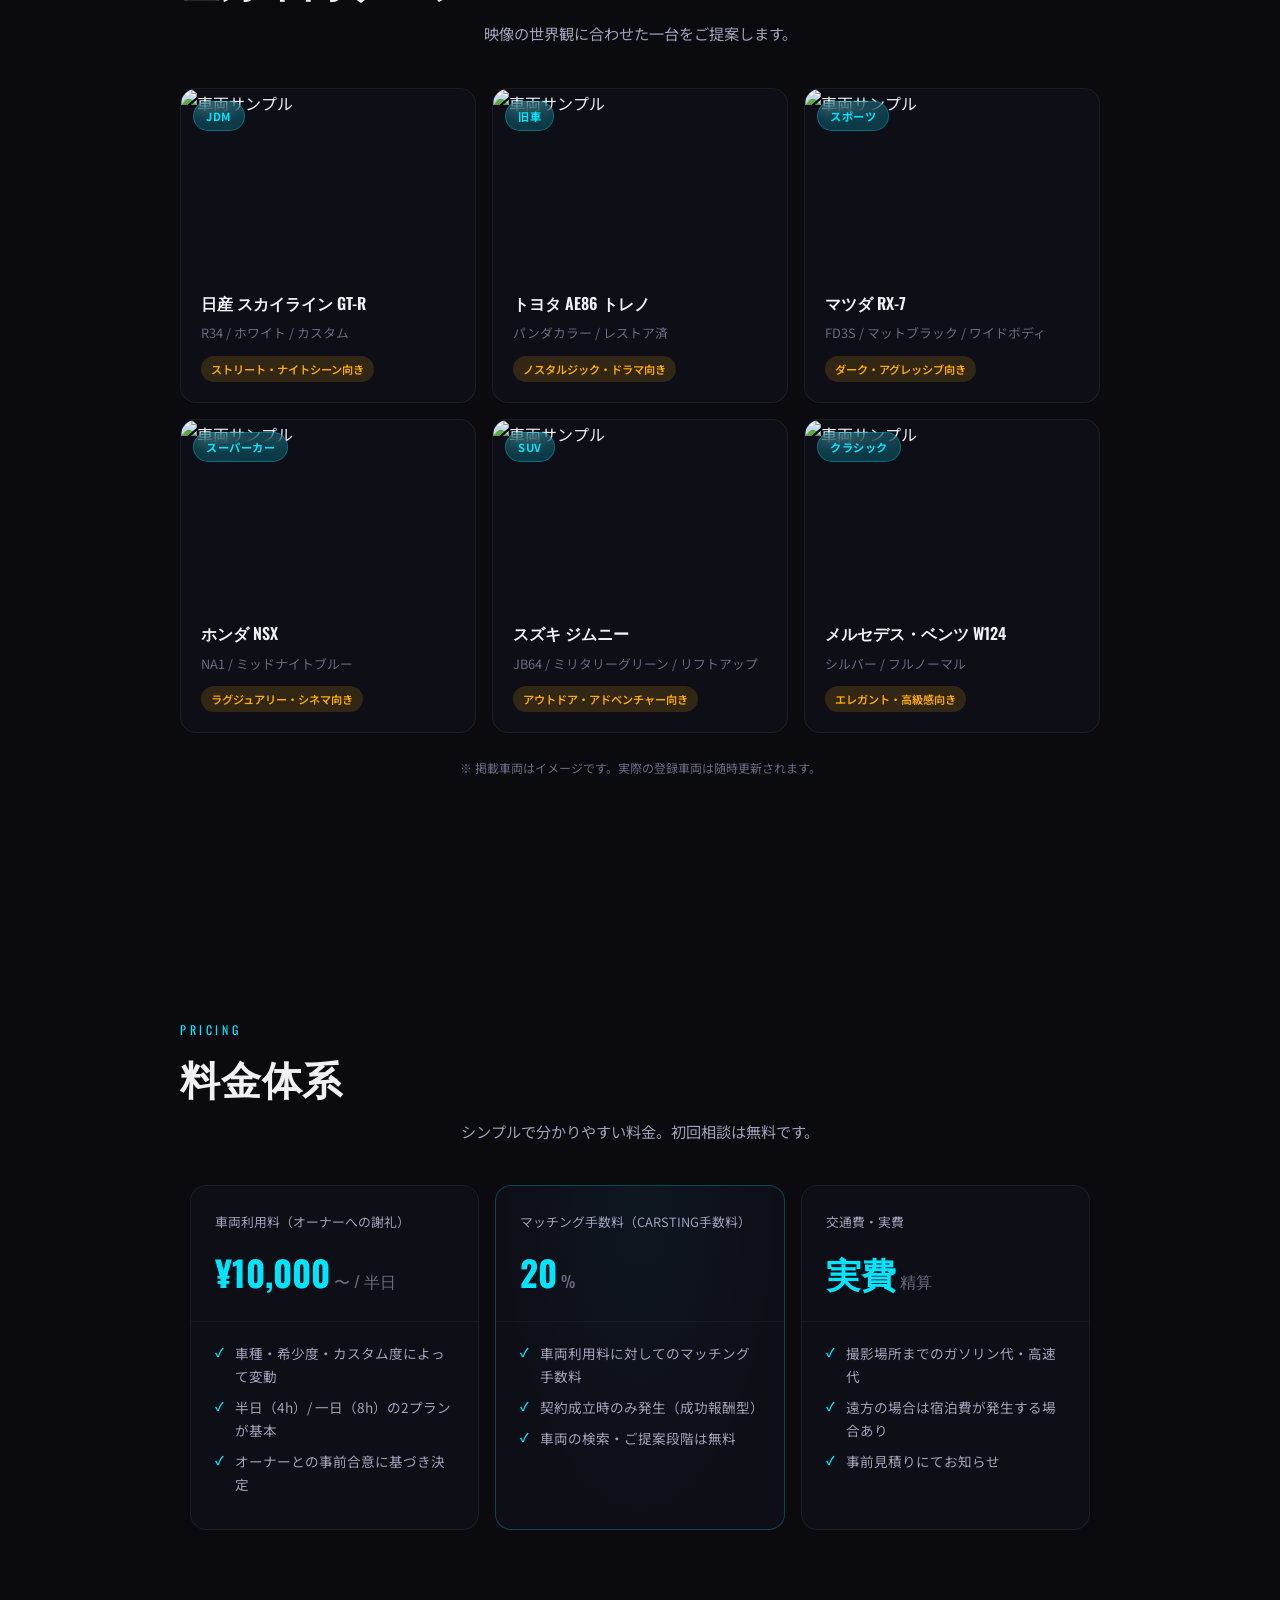
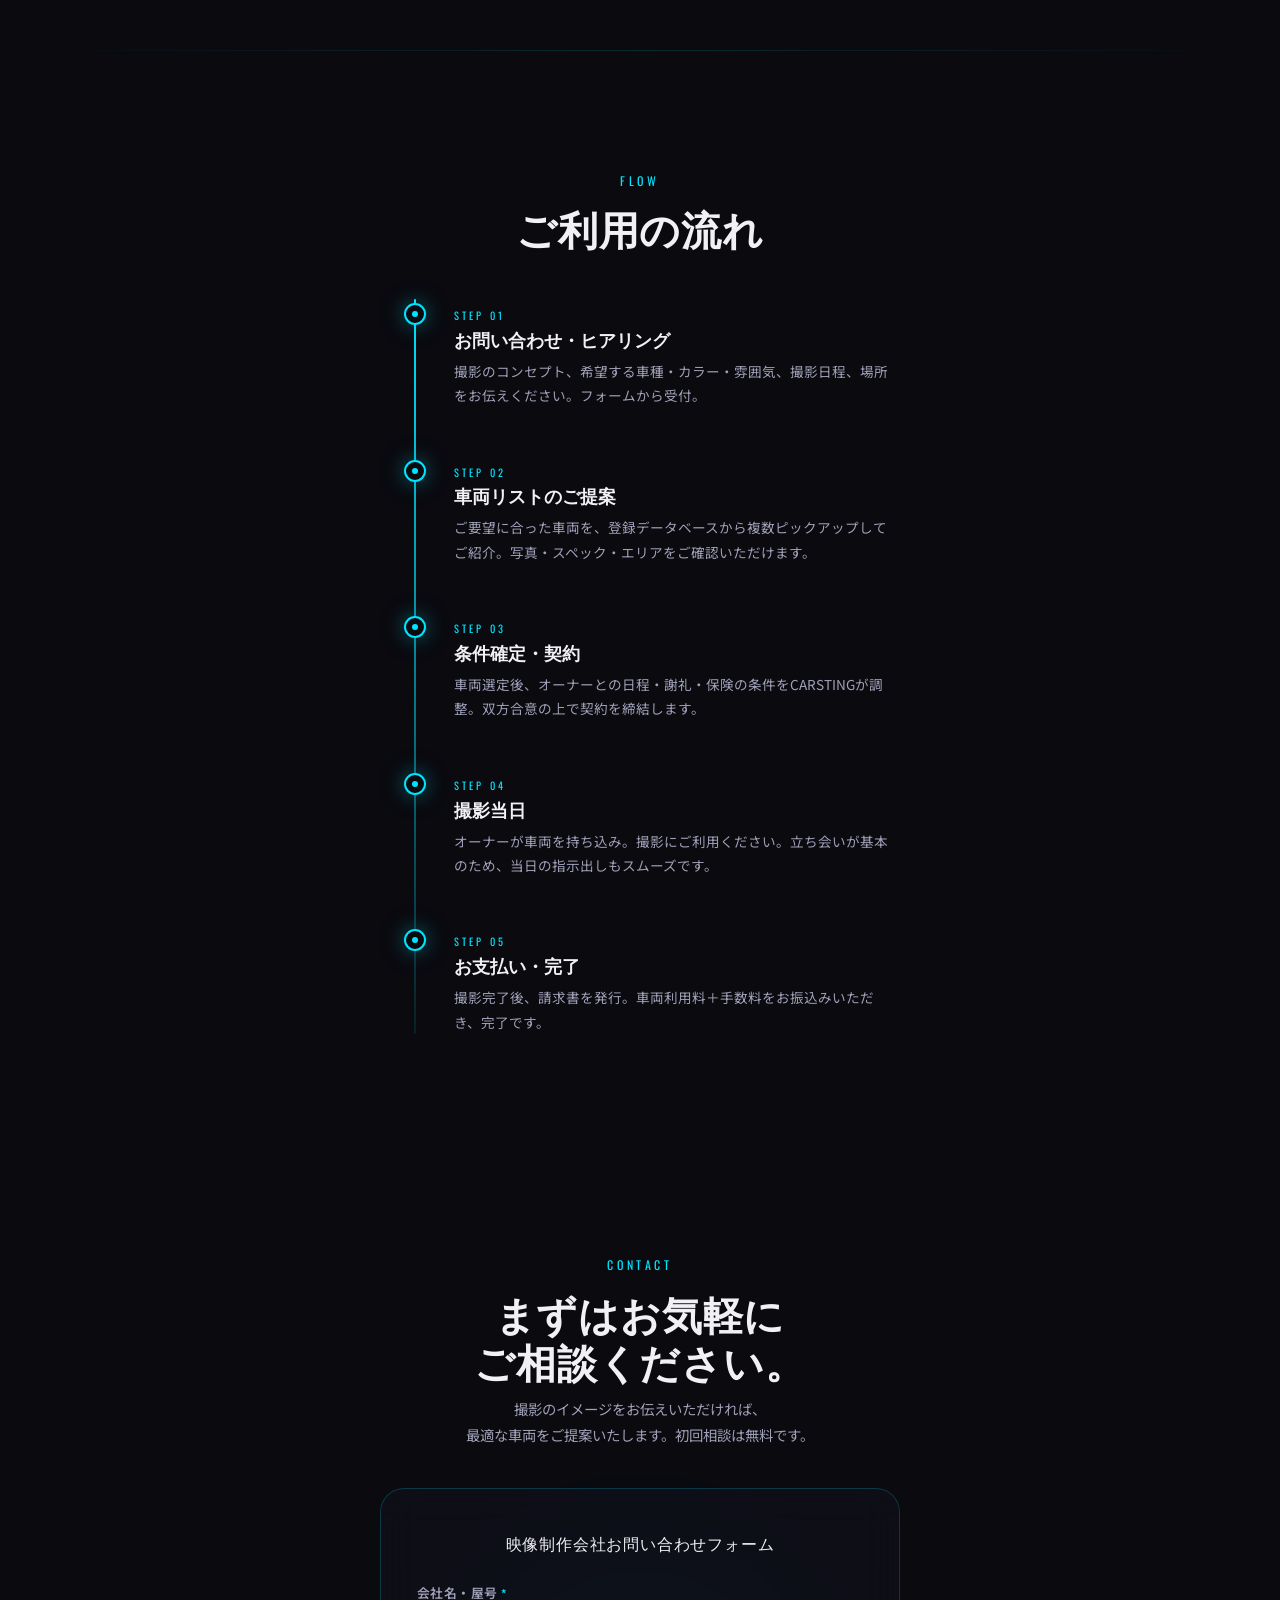
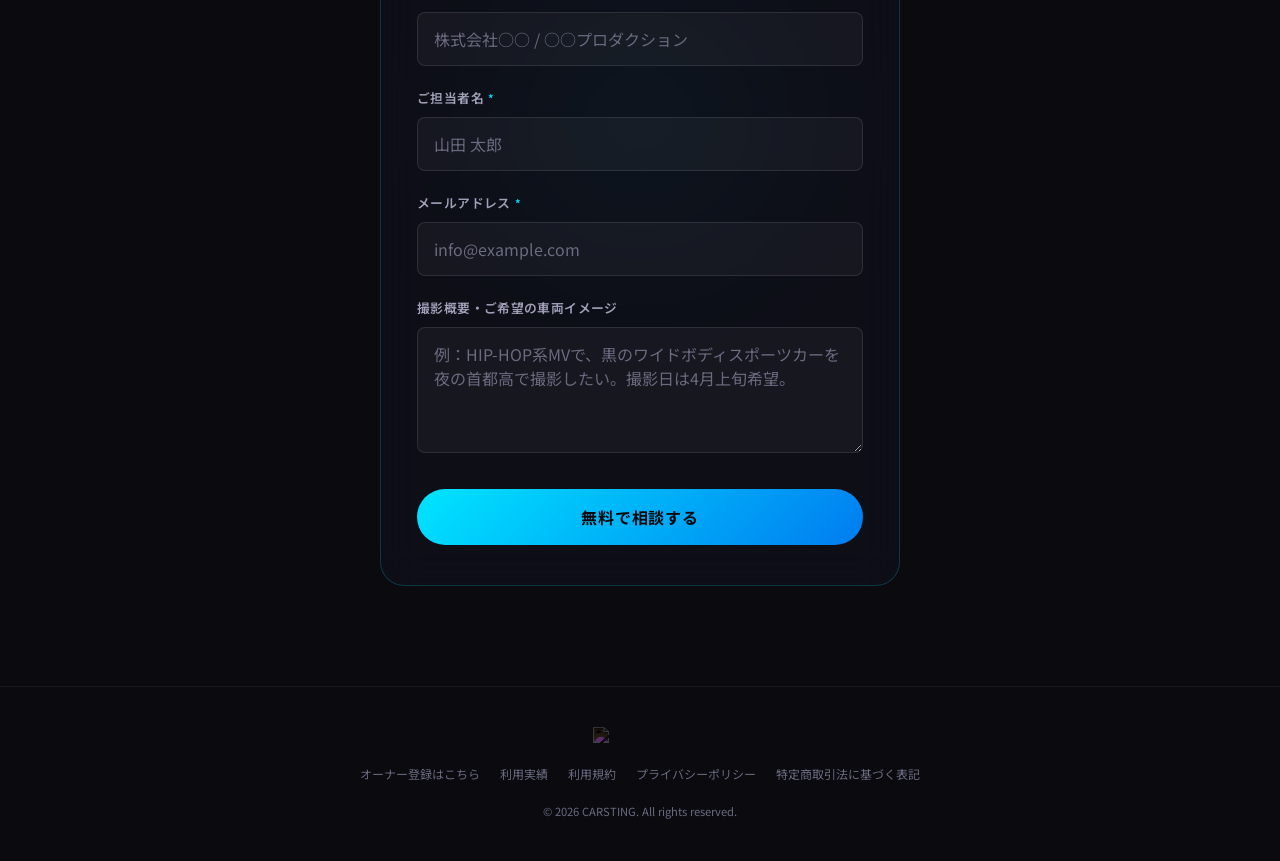
==== commit 628029d6: "Fix scroll hint overlap: increase hero padding, add scroll hint to btob page" ====
--- a/btob.html
+++ b/btob.html
@@ -46,6 +46,10 @@
                     <path d="m12 5 7 7-7 7" />
                 </svg>
             </a>
+        </div>
+        <div class="hero-scroll-hint" aria-hidden="true">
+            <span>Scroll</span>
+            <div class="line"></div>
         </div>
     </section>
 
--- a/style.css
+++ b/style.css
@@ -239,7 +239,7 @@
   align-items: flex-end;
   justify-content: center;
   overflow: hidden;
-  padding: 0 20px 60px;
+  padding: 0 20px 100px;
 }
 
 .hero-bg {
@@ -343,7 +343,7 @@
 
 .hero-scroll-hint {
   position: absolute;
-  bottom: 20px;
+  bottom: 12px;
   left: 50%;
   transform: translateX(-50%);
   z-index: 1;
@@ -409,7 +409,6 @@
 /* ---------- Merits Section ---------- */
 .merits {
   padding: var(--section-padding);
-  background: var(--bg-secondary);
   position: relative;
 }
 
--- a/btob.css
+++ b/btob.css
@@ -11,7 +11,7 @@
     align-items: flex-end;
     justify-content: center;
     overflow: hidden;
-    padding: 0 20px 60px;
+    padding: 0 20px 100px;
 }
 
 .btob-hero-bg {
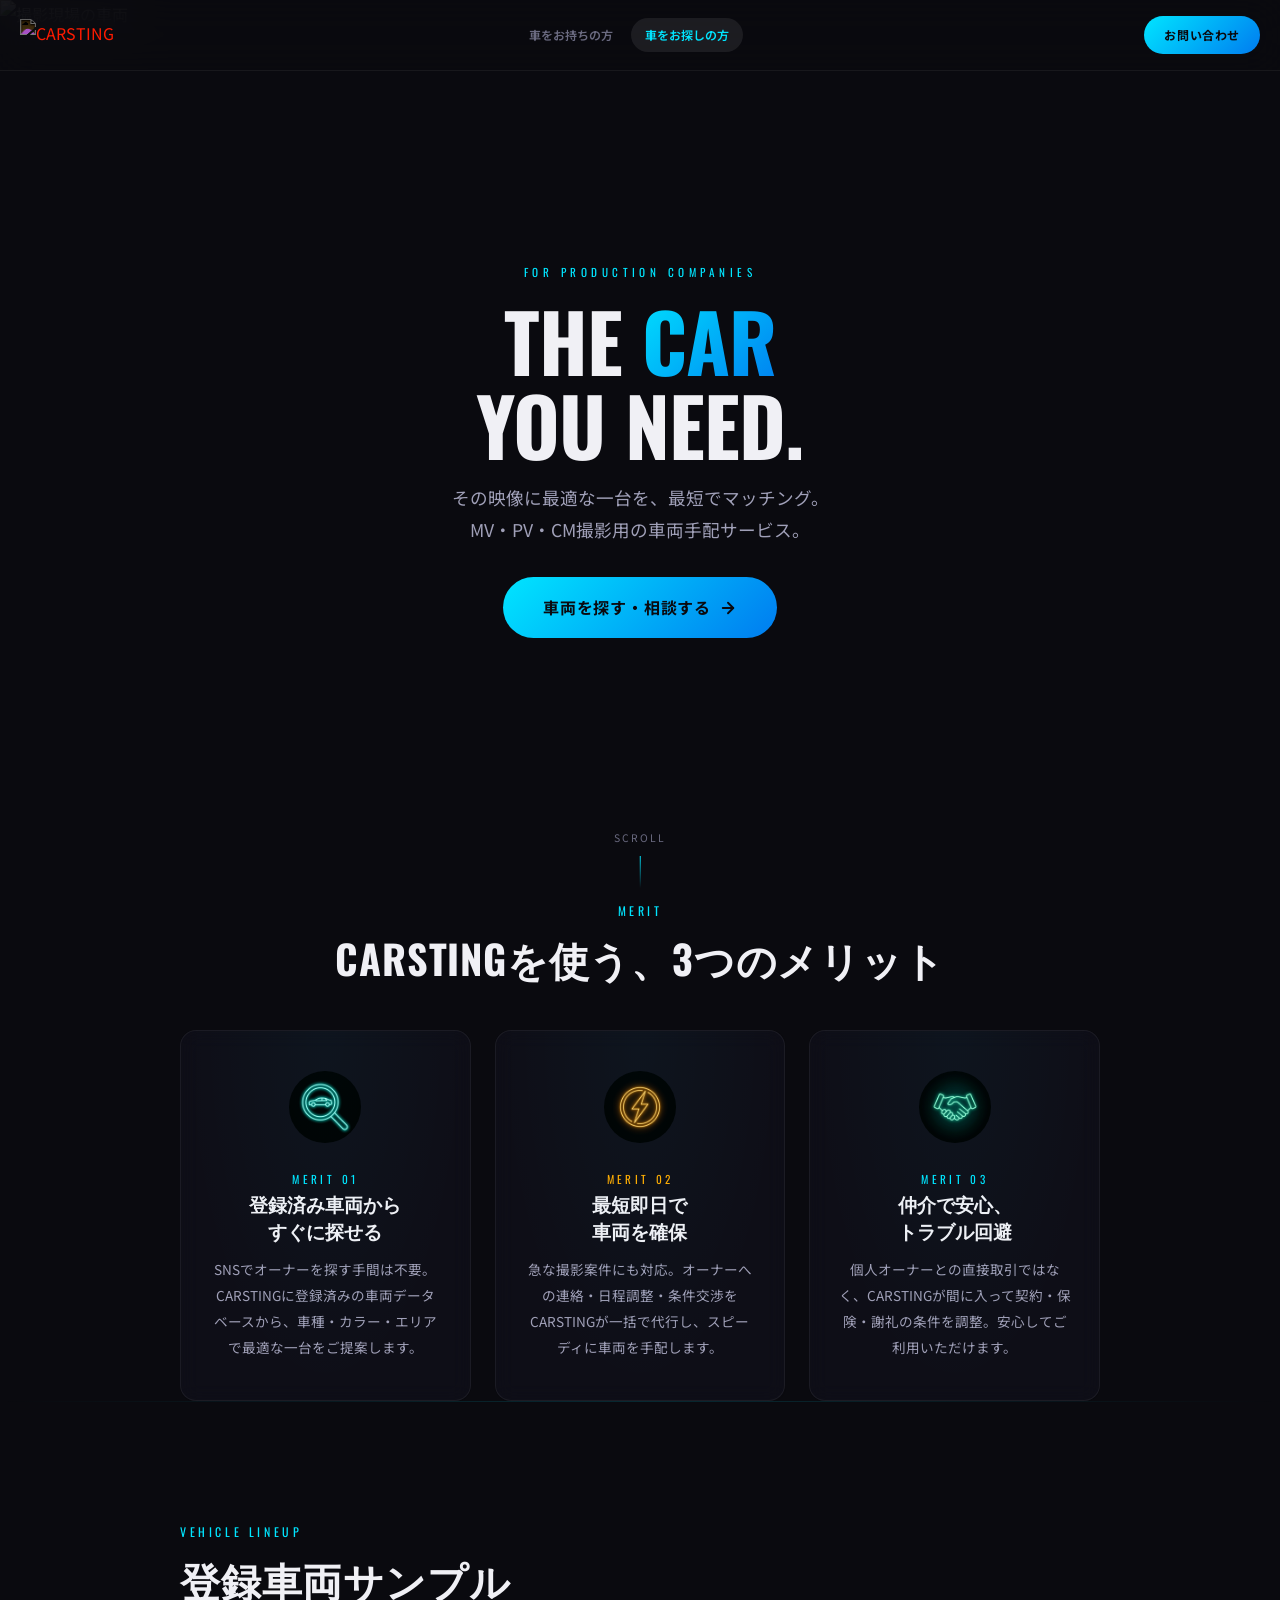
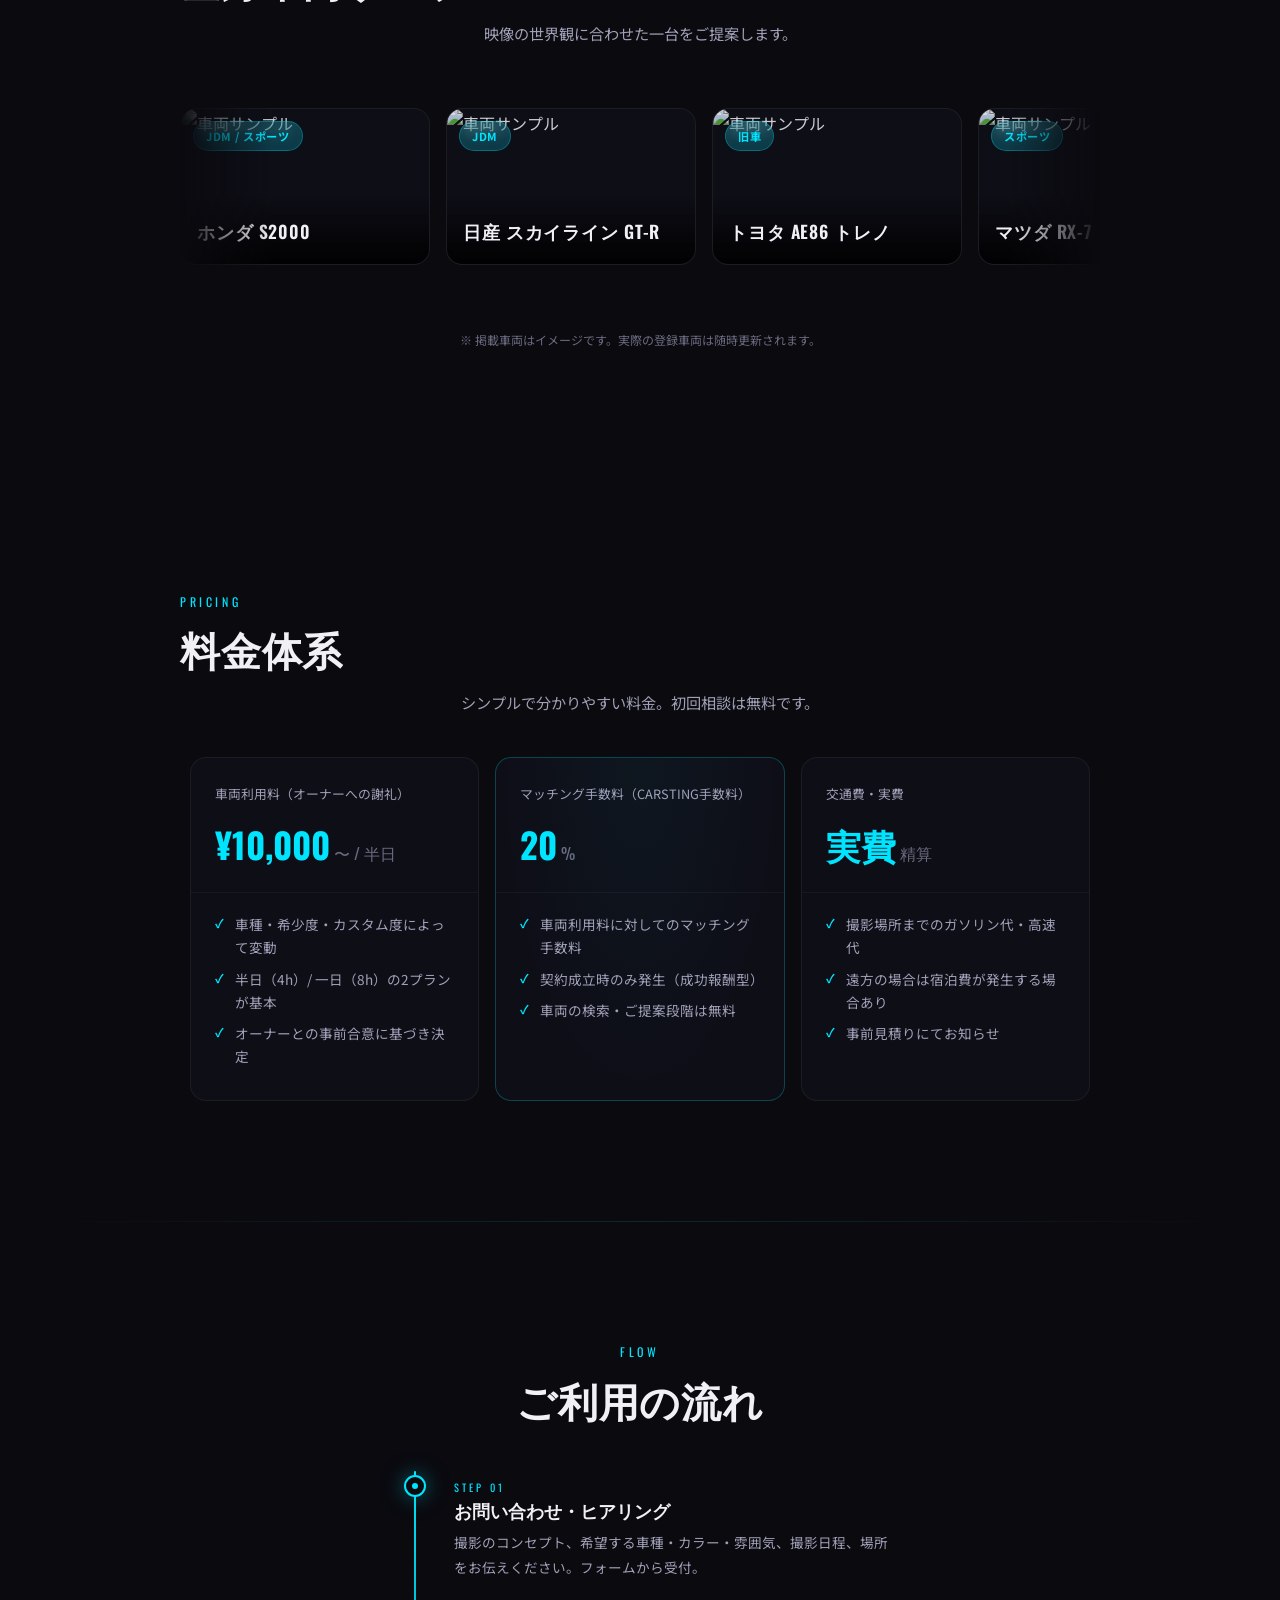
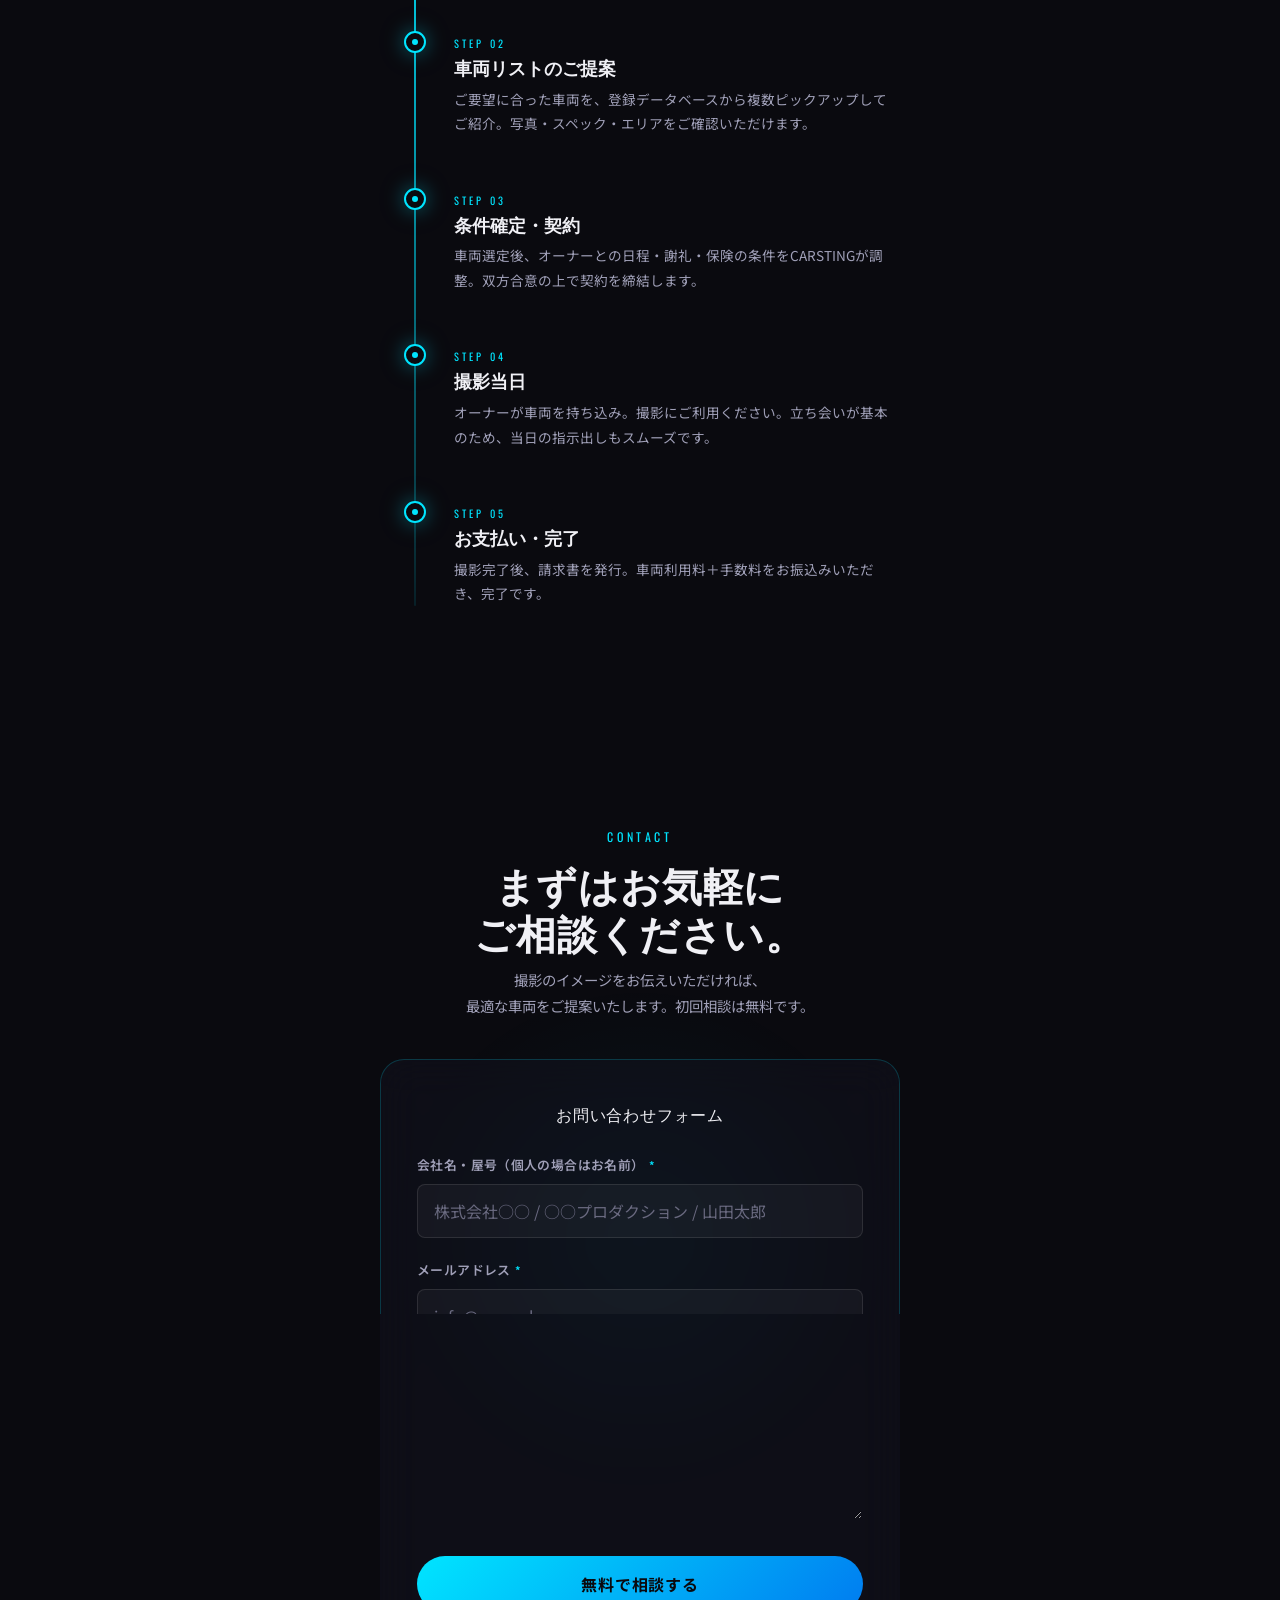
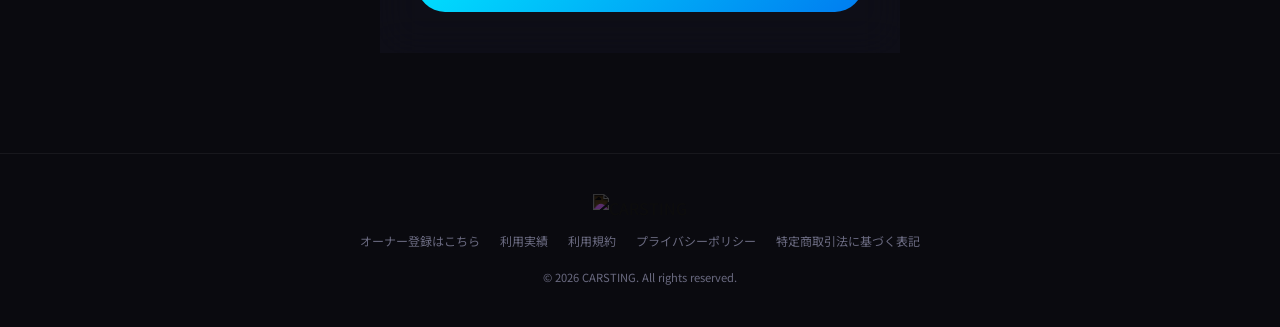
==== commit 806a5601: "Simplify scrolling gallery UI by making text minimal and overlaying on images" ====
--- a/btob.html
+++ b/btob.html
@@ -20,8 +20,8 @@
     <header class="site-header" id="header">
         <a href="index.html" class="logo"><img src="assets/images/logo.png" alt="CARSTING"></a>
         <nav class="header-nav">
-            <a href="owner.html" class="header-nav-link">オーナーの方</a>
-            <a href="btob.html" class="header-nav-link active">制作会社の方</a>
+            <a href="owner.html" class="header-nav-link">車をお持ちの方</a>
+            <a href="btob.html" class="header-nav-link active">車をお探しの方</a>
         </nav>
         <a href="#contact" class="header-cta">お問い合わせ</a>
     </header>
@@ -111,80 +111,150 @@
                 <p class="section-subtitle" style="margin: 0 auto 40px; text-align: center;">
                     映像の世界観に合わせた一台をご提案します。</p>
             </div>
-            <div class="gallery-grid">
-
-                <div class="gallery-card fade-in" data-delay="0">
-                    <div class="gallery-image">
-                        <img src="assets/images/car-sample-1.png" alt="車両サンプル" width="400" height="400">
-                        <span class="gallery-badge">JDM</span>
-                    </div>
-                    <div class="gallery-info">
-                        <h3>日産 スカイライン GT-R</h3>
-                        <p>R34 / ホワイト / カスタム</p>
-                        <span class="gallery-tag">ストリート・ナイトシーン向き</span>
-                    </div>
-                </div>
-
-                <div class="gallery-card fade-in" data-delay="1">
-                    <div class="gallery-image">
-                        <img src="assets/images/car-sample-2.png" alt="車両サンプル" width="400" height="400">
-                        <span class="gallery-badge">旧車</span>
-                    </div>
-                    <div class="gallery-info">
-                        <h3>トヨタ AE86 トレノ</h3>
-                        <p>パンダカラー / レストア済</p>
-                        <span class="gallery-tag">ノスタルジック・ドラマ向き</span>
-                    </div>
-                </div>
-
-                <div class="gallery-card fade-in" data-delay="2">
-                    <div class="gallery-image">
-                        <img src="assets/images/car-sample-3.png" alt="車両サンプル" width="400" height="400">
-                        <span class="gallery-badge">スポーツ</span>
-                    </div>
-                    <div class="gallery-info">
-                        <h3>マツダ RX-7</h3>
-                        <p>FD3S / マットブラック / ワイドボディ</p>
-                        <span class="gallery-tag">ダーク・アグレッシブ向き</span>
-                    </div>
-                </div>
-
-                <div class="gallery-card fade-in" data-delay="3">
-                    <div class="gallery-image">
-                        <img src="assets/images/car-sample-4.png" alt="車両サンプル" width="400" height="400">
-                        <span class="gallery-badge">スーパーカー</span>
-                    </div>
-                    <div class="gallery-info">
-                        <h3>ホンダ NSX</h3>
-                        <p>NA1 / ミッドナイトブルー</p>
-                        <span class="gallery-tag">ラグジュアリー・シネマ向き</span>
-                    </div>
-                </div>
-
-                <div class="gallery-card fade-in" data-delay="4">
-                    <div class="gallery-image">
-                        <img src="assets/images/car-sample-5.png" alt="車両サンプル" width="400" height="400">
-                        <span class="gallery-badge">SUV</span>
-                    </div>
-                    <div class="gallery-info">
-                        <h3>スズキ ジムニー</h3>
-                        <p>JB64 / ミリタリーグリーン / リフトアップ</p>
-                        <span class="gallery-tag">アウトドア・アドベンチャー向き</span>
-                    </div>
-                </div>
-
-                <div class="gallery-card fade-in" data-delay="5">
-                    <div class="gallery-image">
-                        <img src="assets/images/car-sample-6.png" alt="車両サンプル" width="400" height="400">
-                        <span class="gallery-badge">クラシック</span>
-                    </div>
-                    <div class="gallery-info">
-                        <h3>メルセデス・ベンツ W124</h3>
-                        <p>シルバー / フルノーマル</p>
-                        <span class="gallery-tag">エレガント・高級感向き</span>
-                    </div>
-                </div>
-
+            <div class="gallery-wrapper">
+                <div class="gallery-grid">
+
+                    <div class="gallery-card">
+                        <div class="gallery-image">
+                            <img src="assets/images/sample_car_7.jpg" alt="車両サンプル" width="400" height="400">
+                            <span class="gallery-badge">JDM / スポーツ</span>
+                            <div class="gallery-info">
+                                <h3>ホンダ S2000</h3>
+                            </div>
+                        </div>
+                    </div>
+                    <div class="gallery-card">
+                        <div class="gallery-image">
+                            <img src="assets/images/car-sample-1.png" alt="車両サンプル" width="400" height="400">
+                            <span class="gallery-badge">JDM</span>
+                            <div class="gallery-info">
+                                <h3>日産 スカイライン GT-R</h3>
+                            </div>
+                        </div>
+                    </div>
+
+                    <div class="gallery-card">
+                        <div class="gallery-image">
+                            <img src="assets/images/car-sample-2.png" alt="車両サンプル" width="400" height="400">
+                            <span class="gallery-badge">旧車</span>
+                            <div class="gallery-info">
+                                <h3>トヨタ AE86 トレノ</h3>
+                            </div>
+                        </div>
+                    </div>
+
+                    <div class="gallery-card">
+                        <div class="gallery-image">
+                            <img src="assets/images/car-sample-3.png" alt="車両サンプル" width="400" height="400">
+                            <span class="gallery-badge">スポーツ</span>
+                            <div class="gallery-info">
+                                <h3>マツダ RX-7</h3>
+                            </div>
+                        </div>
+                    </div>
+
+                    <div class="gallery-card">
+                        <div class="gallery-image">
+                            <img src="assets/images/car-sample-4.png" alt="車両サンプル" width="400" height="400">
+                            <span class="gallery-badge">スーパーカー</span>
+                            <div class="gallery-info">
+                                <h3>ホンダ NSX</h3>
+                            </div>
+                        </div>
+                    </div>
+
+                    <div class="gallery-card">
+                        <div class="gallery-image">
+                            <img src="assets/images/car-sample-5.png" alt="車両サンプル" width="400" height="400">
+                            <span class="gallery-badge">SUV</span>
+                            <div class="gallery-info">
+                                <h3>スズキ ジムニー</h3>
+                            </div>
+                        </div>
+                    </div>
+
+                    <div class="gallery-card">
+                        <div class="gallery-image">
+                            <img src="assets/images/car-sample-6.png" alt="車両サンプル" width="400" height="400">
+                            <span class="gallery-badge">クラシック</span>
+                            <div class="gallery-info">
+                                <h3>メルセデス・ベンツ W124</h3>
+                            </div>
+                        </div>
+                    </div>
+
+                    <!-- Duplicate Items for Infinite Scroll -->
+                    <div class="gallery-card">
+                        <div class="gallery-image">
+                            <img src="assets/images/sample_car_7.jpg" alt="車両サンプル" width="400" height="400">
+                            <span class="gallery-badge">JDM / スポーツ</span>
+                            <div class="gallery-info">
+                                <h3>ホンダ S2000</h3>
+                            </div>
+                        </div>
+                    </div>
+
+                    <div class="gallery-card">
+                        <div class="gallery-image">
+                            <img src="assets/images/car-sample-1.png" alt="車両サンプル" width="400" height="400">
+                            <span class="gallery-badge">JDM</span>
+                            <div class="gallery-info">
+                                <h3>日産 スカイライン GT-R</h3>
+                            </div>
+                        </div>
+                    </div>
+
+                    <div class="gallery-card">
+                        <div class="gallery-image">
+                            <img src="assets/images/car-sample-2.png" alt="車両サンプル" width="400" height="400">
+                            <span class="gallery-badge">旧車</span>
+                            <div class="gallery-info">
+                                <h3>トヨタ AE86 トレノ</h3>
+                            </div>
+                        </div>
+                    </div>
+
+                    <div class="gallery-card">
+                        <div class="gallery-image">
+                            <img src="assets/images/car-sample-3.png" alt="車両サンプル" width="400" height="400">
+                            <span class="gallery-badge">スポーツ</span>
+                            <div class="gallery-info">
+                                <h3>マツダ RX-7</h3>
+                            </div>
+                        </div>
+                    </div>
+
+                    <div class="gallery-card">
+                        <div class="gallery-image">
+                            <img src="assets/images/car-sample-4.png" alt="車両サンプル" width="400" height="400">
+                            <span class="gallery-badge">スーパーカー</span>
+                            <div class="gallery-info">
+                                <h3>ホンダ NSX</h3>
+                            </div>
+                        </div>
+                    </div>
+
+                    <div class="gallery-card">
+                        <div class="gallery-image">
+                            <img src="assets/images/car-sample-5.png" alt="車両サンプル" width="400" height="400">
+                            <span class="gallery-badge">SUV</span>
+                            <div class="gallery-info">
+                                <h3>スズキ ジムニー</h3>
+                            </div>
+                        </div>
+                    </div>
+
+                    <div class="gallery-card">
+                        <div class="gallery-image">
+                            <img src="assets/images/car-sample-6.png" alt="車両サンプル" width="400" height="400">
+                            <span class="gallery-badge">クラシック</span>
+                            <div class="gallery-info">
+                                <h3>メルセデス・ベンツ W124</h3>
+                            </div>
+                        </div>
+                    </div>
+
+                </div>
             </div>
             <p class="gallery-note">※ 掲載車両はイメージです。実際の登録車両は随時更新されます。</p>
         </div>
@@ -298,15 +368,16 @@
                 <p class="cta-description">撮影のイメージをお伝えいただければ、<br>最適な車両をご提案いたします。初回相談は無料です。</p>
 
                 <form class="reg-form" id="btob-contact-form" novalidate>
-                    <p class="form-title">映像制作会社お問い合わせフォーム</p>
+                    <p class="form-title">お問い合わせフォーム</p>
 
                     <div class="form-group">
-                        <label class="form-label" for="company-name">会社名・屋号<span class="required">*</span></label>
+                        <label class="form-label" for="company-name">会社名・屋号（個人の場合はお名前）<span
+                                class="required">*</span></label>
                         <input type="text" class="form-input" id="company-name" name="company_name"
-                            placeholder="株式会社○○ / ○○プロダクション" required>
-                    </div>
-
-                    <div class="form-group">
+                            placeholder="株式会社○○ / ○○プロダクション / 山田太郎" required>
+                    </div>
+
+                    <div class="form-group" style="display:none;" id="contact-name-group">
                         <label class="form-label" for="contact-name">ご担当者名<span class="required">*</span></label>
                         <input type="text" class="form-input" id="contact-name" name="contact_name" placeholder="山田 太郎"
                             required>
@@ -321,7 +392,7 @@
                     <div class="form-group">
                         <label class="form-label" for="project-detail">撮影概要・ご希望の車両イメージ</label>
                         <textarea class="form-input" id="project-detail" name="project_detail" rows="4"
-                            placeholder="例：HIP-HOP系MVで、黒のワイドボディスポーツカーを夜の首都高で撮影したい。撮影日は4月上旬希望。"></textarea>
+                            placeholder="例：HIP-HOP系MVで、黒のスポーツカーをスタジオで撮影したい。撮影日は4月上旬希望。"></textarea>
                     </div>
 
                     <button type="submit" class="submit-btn" id="btob-submit-btn">
--- a/style.css
+++ b/style.css
@@ -112,6 +112,8 @@
   line-height: 1.2;
   margin-bottom: 16px;
   letter-spacing: 0.02em;
+  word-break: keep-all;
+  overflow-wrap: break-word;
 }
 
 .section-subtitle {
@@ -196,6 +198,7 @@
   letter-spacing: 0.05em;
   transition: box-shadow var(--transition-base), transform var(--transition-fast);
   text-decoration: none;
+  white-space: nowrap;
 }
 
 .header-cta:hover {
@@ -218,6 +221,7 @@
   font-weight: 600;
   color: var(--text-muted);
   text-decoration: none;
+  white-space: nowrap;
   transition: color var(--transition-fast), background var(--transition-fast);
 }
 
@@ -858,11 +862,35 @@
   cursor: pointer;
 }
 
+.file-info {
+  display: flex;
+  align-items: center;
+  justify-content: center;
+  gap: 12px;
+  margin-top: 8px;
+}
+
 .file-name {
   font-size: 0.8rem;
   color: var(--accent-cyan);
-  margin-top: 8px;
   text-align: center;
+}
+
+.file-clear-btn {
+  font-size: 0.75rem;
+  color: #ff6b6b;
+  background: none;
+  border: 1px solid rgba(255, 107, 107, 0.3);
+  border-radius: 100px;
+  padding: 4px 12px;
+  cursor: pointer;
+  font-family: inherit;
+  transition: background var(--transition-fast), border-color var(--transition-fast);
+}
+
+.file-clear-btn:hover {
+  background: rgba(255, 107, 107, 0.1);
+  border-color: #ff6b6b;
 }
 
 /* Submit Button */
@@ -1019,6 +1047,28 @@
   box-shadow: var(--glow-cyan);
 }
 
+/* ---------- Responsive (Mobile < 640px adjustments) ---------- */
+@media (max-width: 639px) {
+  .logo {
+    display: none;
+    /* Hide logo on small screens; nav links serve as navigation */
+  }
+
+  .header-nav-link {
+    padding: 6px 10px;
+    font-size: 0.7rem;
+  }
+
+  .header-cta {
+    font-size: 0.7rem;
+    padding: 7px 14px;
+  }
+
+  .sp-hide {
+    display: none;
+  }
+}
+
 /* ---------- Responsive (Tablet+) ---------- */
 @media (min-width: 640px) {
   .merits-grid {
--- a/btob.css
+++ b/btob.css
@@ -131,13 +131,41 @@
     background: linear-gradient(90deg, transparent, rgba(0, 229, 255, 0.15), transparent);
 }
 
+/* ---------- Marquee Animation ---------- */
+@keyframes scrollGallery {
+    0% {
+        transform: translateX(0);
+    }
+
+    100% {
+        transform: translateX(calc(-250px * 7 - 16px * 7));
+        /* card width * num items + gap * num items */
+    }
+}
+
+.gallery-wrapper {
+    width: 100%;
+    overflow: hidden;
+    position: relative;
+    padding: 20px 0 40px;
+    mask-image: linear-gradient(to right, transparent, black 10%, black 90%, transparent);
+    -webkit-mask-image: linear-gradient(to right, transparent, black 10%, black 90%, transparent);
+}
+
 .gallery-grid {
-    display: grid;
-    grid-template-columns: 1fr;
+    display: flex;
     gap: 16px;
+    width: max-content;
+    animation: scrollGallery 40s linear infinite;
+}
+
+.gallery-grid:hover {
+    animation-play-state: paused;
 }
 
 .gallery-card {
+    flex: 0 0 250px;
+    width: 250px;
     background: var(--bg-glass);
     border: var(--border-subtle);
     border-radius: var(--radius-md);
@@ -154,13 +182,15 @@
     position: relative;
     aspect-ratio: 16 / 10;
     overflow: hidden;
+    height: 100%;
 }
 
 .gallery-image img {
     width: 100%;
     height: 100%;
     object-fit: cover;
-    transition: transform 0.5s ease;
+    transition: transform 0.5s ease, filter 0.5s ease;
+    filter: brightness(0.85);
 }
 
 .gallery-card:hover .gallery-image img {
@@ -180,34 +210,29 @@
     font-weight: 700;
     color: var(--accent-cyan);
     letter-spacing: 0.05em;
+    z-index: 2;
 }
 
 .gallery-info {
-    padding: 16px 20px 20px;
+    position: absolute;
+    bottom: 0;
+    left: 0;
+    right: 0;
+    padding: 24px 16px 16px;
+    background: linear-gradient(to top, rgba(0, 0, 0, 0.9), transparent);
+    z-index: 2;
 }
 
 .gallery-info h3 {
     font-family: 'Oswald', sans-serif;
-    font-size: 1rem;
+    font-size: 1.1rem;
     font-weight: 600;
-    margin-bottom: 4px;
-}
-
-.gallery-info p {
-    font-size: 0.8rem;
-    color: var(--text-muted);
-    margin-bottom: 8px;
-}
-
-.gallery-tag {
-    display: inline-block;
-    padding: 3px 10px;
-    background: var(--accent-amber-dim);
-    border-radius: 100px;
-    font-size: 0.7rem;
-    color: var(--accent-amber);
-    font-weight: 600;
-}
+    color: var(--text-primary);
+    margin: 0;
+    letter-spacing: 0.05em;
+}
+
+/* Removed .gallery-tag CSS since it's no longer used */
 
 .gallery-note {
     text-align: center;
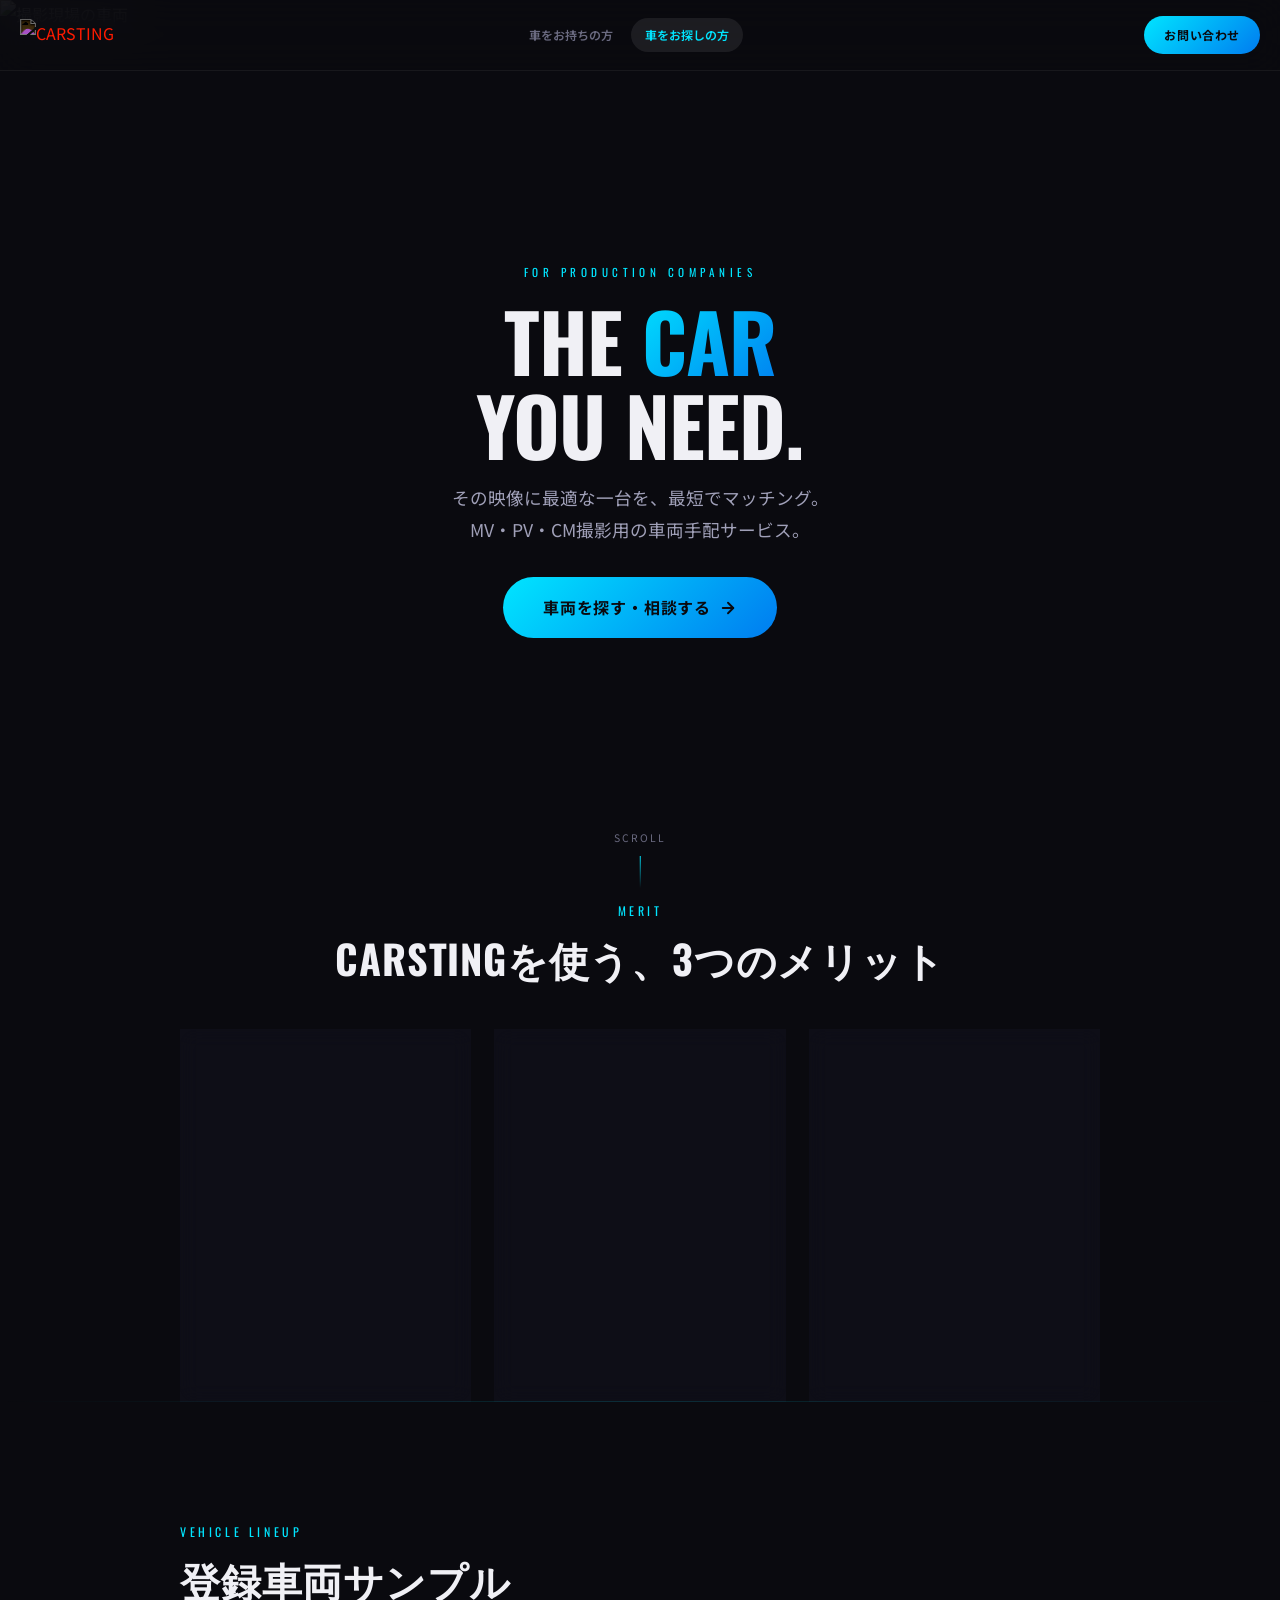
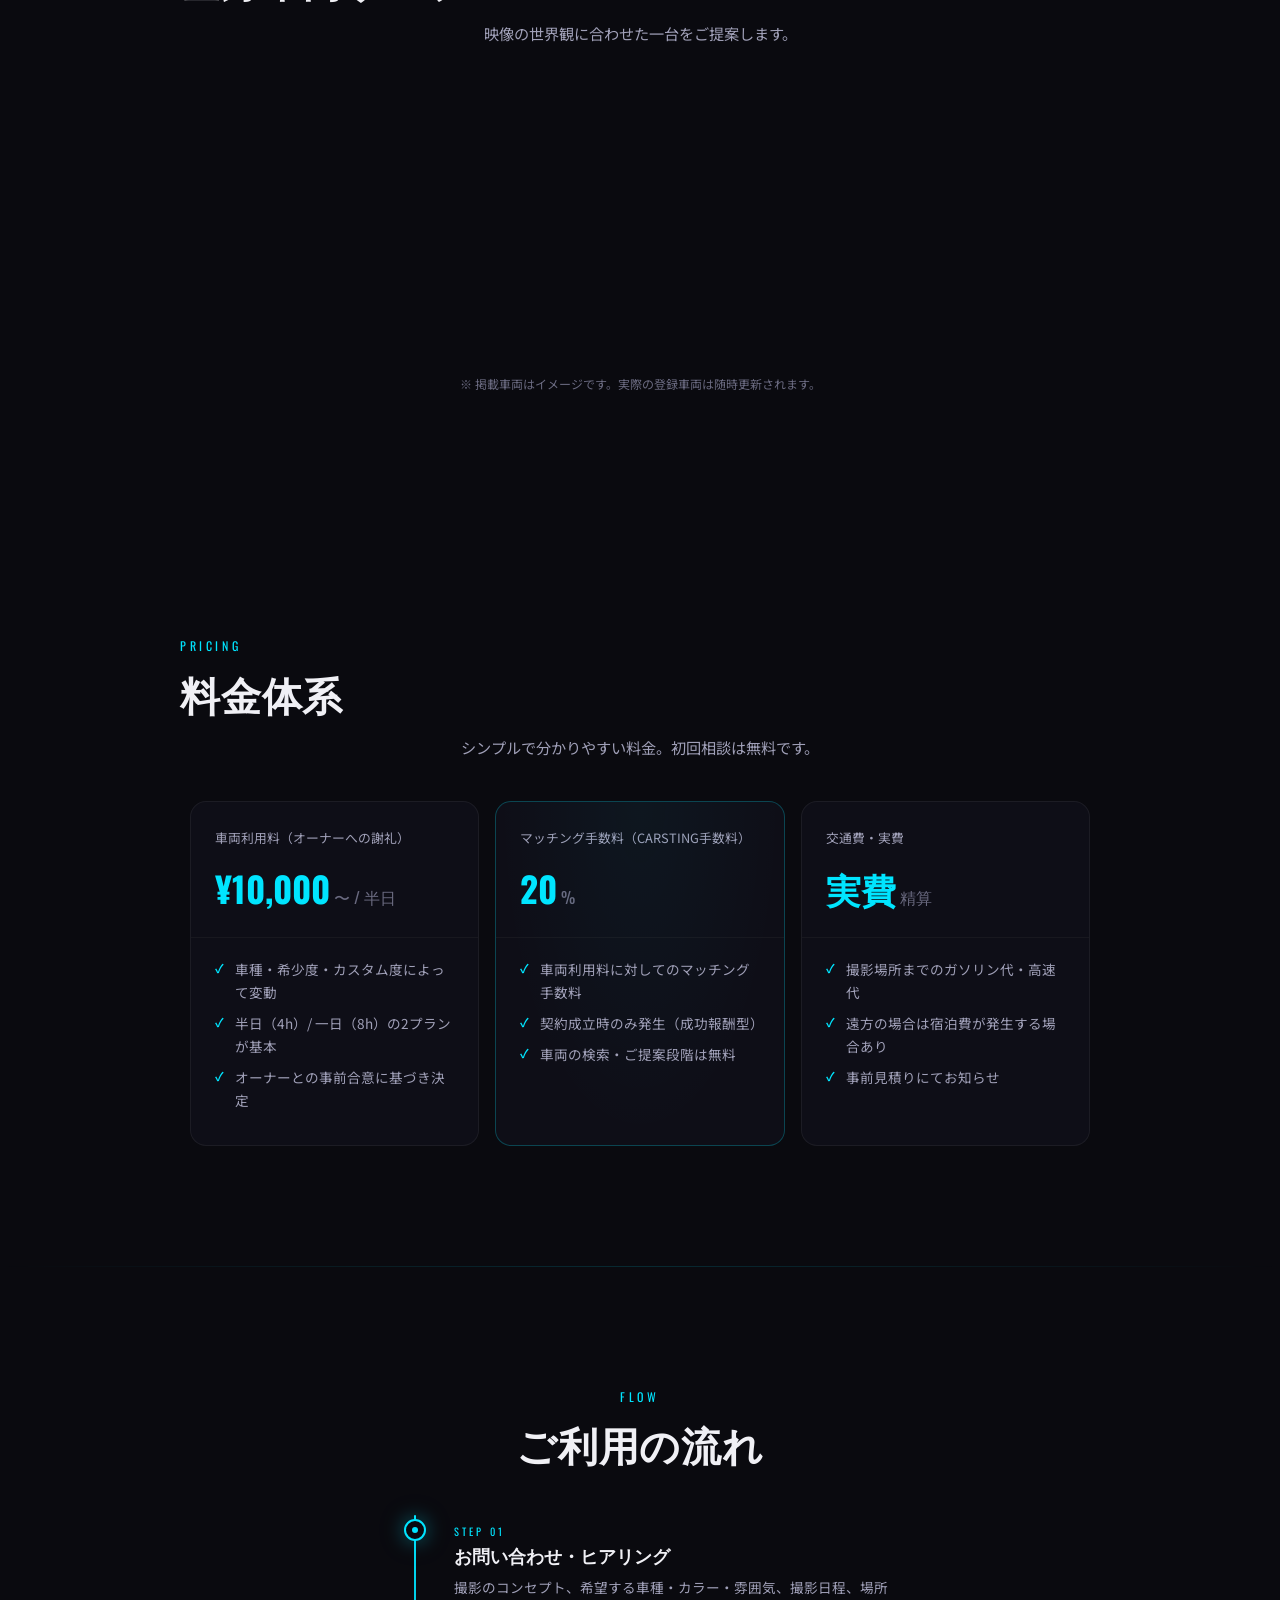
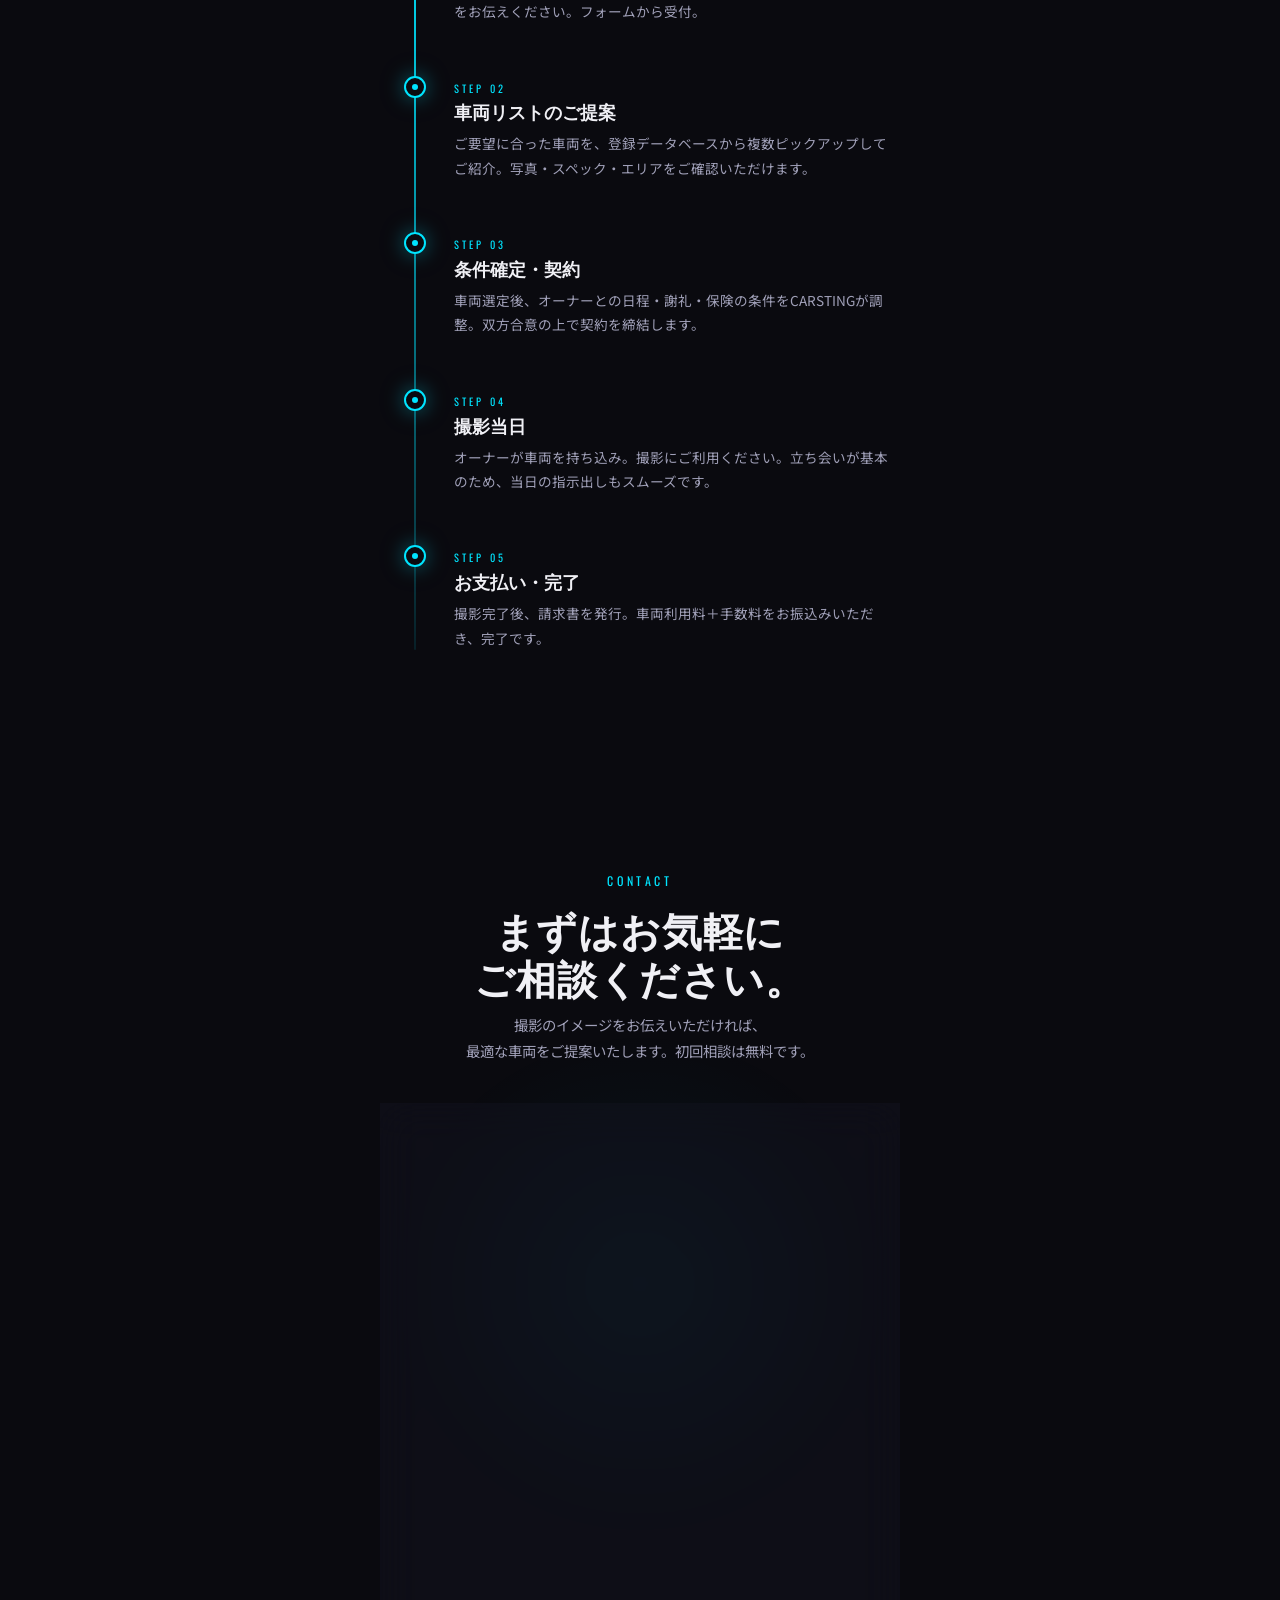
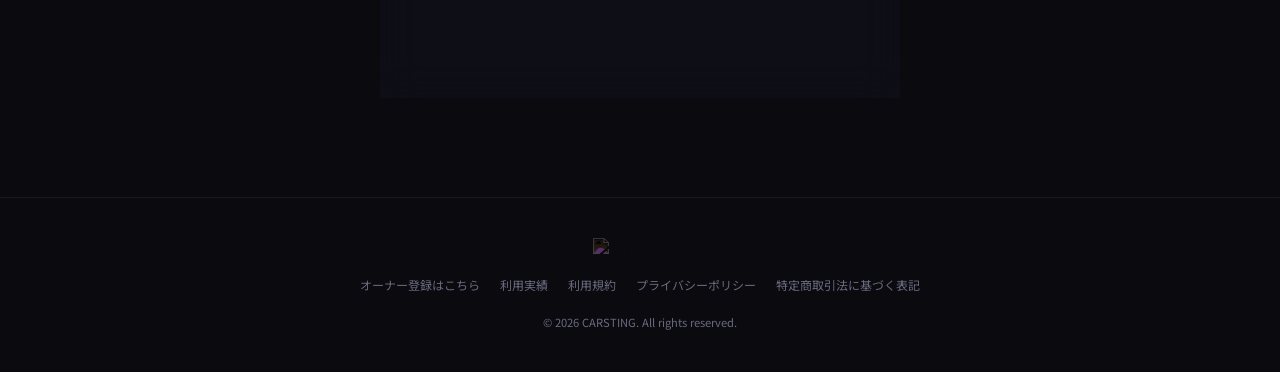
==== commit 1b24baaa: "Replace NSX and Jimny with Chevrolet Astro 1996 in BtoB gallery" ====
--- a/btob.html
+++ b/btob.html
@@ -118,11 +118,72 @@
                         <div class="gallery-image">
                             <img src="assets/images/sample_car_7.jpg" alt="車両サンプル" width="400" height="400">
                             <span class="gallery-badge">JDM / スポーツ</span>
-                            <div class="gallery-info">
-                                <h3>ホンダ S2000</h3>
-                            </div>
-                        </div>
-                    </div>
+                        </div>
+                        <div class="gallery-info">
+                            <h3>ホンダ S2000</h3>
+                        </div>
+                    </div>
+                    <div class="gallery-card">
+                        <div class="gallery-image">
+                            <img src="assets/images/car-sample-1.png" alt="車両サンプル" width="400" height="400">
+                            <span class="gallery-badge">JDM</span>
+                        </div>
+                        <div class="gallery-info">
+                            <h3>日産 スカイライン GT-R</h3>
+                        </div>
+                    </div>
+
+                    <div class="gallery-card">
+                        <div class="gallery-image">
+                            <img src="assets/images/car-sample-2.png" alt="車両サンプル" width="400" height="400">
+                            <span class="gallery-badge">旧車</span>
+                        </div>
+                        <div class="gallery-info">
+                            <h3>トヨタ AE86 トレノ</h3>
+                        </div>
+                    </div>
+
+                    <div class="gallery-card">
+                        <div class="gallery-image">
+                            <img src="assets/images/car-sample-3.png" alt="車両サンプル" width="400" height="400">
+                            <span class="gallery-badge">スポーツ</span>
+                        </div>
+                        <div class="gallery-info">
+                            <h3>マツダ RX-7</h3>
+                        </div>
+                    </div>
+
+                    <div class="gallery-card">
+                        <div class="gallery-image">
+                            <img src="assets/images/sample_car_astro.jpg" alt="車両サンプル" width="400" height="400">
+                            <span class="gallery-badge">アメ車</span>
+                        </div>
+                        <div class="gallery-info">
+                            <h3>シボレー アストロ</h3>
+                        </div>
+                    </div>
+
+                    <div class="gallery-card">
+                        <div class="gallery-image">
+                            <img src="assets/images/car-sample-6.png" alt="車両サンプル" width="400" height="400">
+                            <span class="gallery-badge">クラシック</span>
+                        </div>
+                        <div class="gallery-info">
+                            <h3>メルセデス・ベンツ W124</h3>
+                        </div>
+                    </div>
+
+                    <!-- Duplicate Items for Infinite Scroll -->
+                    <div class="gallery-card">
+                        <div class="gallery-image">
+                            <img src="assets/images/sample_car_7.jpg" alt="車両サンプル" width="400" height="400">
+                            <span class="gallery-badge">JDM / スポーツ</span>
+                        </div>
+                        <div class="gallery-info">
+                            <h3>ホンダ S2000</h3>
+                        </div>
+                    </div>
+
                     <div class="gallery-card">
                         <div class="gallery-image">
                             <img src="assets/images/car-sample-1.png" alt="車両サンプル" width="400" height="400">
@@ -155,92 +216,11 @@
 
                     <div class="gallery-card">
                         <div class="gallery-image">
-                            <img src="assets/images/car-sample-4.png" alt="車両サンプル" width="400" height="400">
-                            <span class="gallery-badge">スーパーカー</span>
-                            <div class="gallery-info">
-                                <h3>ホンダ NSX</h3>
-                            </div>
-                        </div>
-                    </div>
-
-                    <div class="gallery-card">
-                        <div class="gallery-image">
-                            <img src="assets/images/car-sample-5.png" alt="車両サンプル" width="400" height="400">
-                            <span class="gallery-badge">SUV</span>
-                            <div class="gallery-info">
-                                <h3>スズキ ジムニー</h3>
-                            </div>
-                        </div>
-                    </div>
-
-                    <div class="gallery-card">
-                        <div class="gallery-image">
-                            <img src="assets/images/car-sample-6.png" alt="車両サンプル" width="400" height="400">
-                            <span class="gallery-badge">クラシック</span>
-                            <div class="gallery-info">
-                                <h3>メルセデス・ベンツ W124</h3>
-                            </div>
-                        </div>
-                    </div>
-
-                    <!-- Duplicate Items for Infinite Scroll -->
-                    <div class="gallery-card">
-                        <div class="gallery-image">
-                            <img src="assets/images/sample_car_7.jpg" alt="車両サンプル" width="400" height="400">
-                            <span class="gallery-badge">JDM / スポーツ</span>
-                            <div class="gallery-info">
-                                <h3>ホンダ S2000</h3>
-                            </div>
-                        </div>
-                    </div>
-
-                    <div class="gallery-card">
-                        <div class="gallery-image">
-                            <img src="assets/images/car-sample-1.png" alt="車両サンプル" width="400" height="400">
-                            <span class="gallery-badge">JDM</span>
-                            <div class="gallery-info">
-                                <h3>日産 スカイライン GT-R</h3>
-                            </div>
-                        </div>
-                    </div>
-
-                    <div class="gallery-card">
-                        <div class="gallery-image">
-                            <img src="assets/images/car-sample-2.png" alt="車両サンプル" width="400" height="400">
-                            <span class="gallery-badge">旧車</span>
-                            <div class="gallery-info">
-                                <h3>トヨタ AE86 トレノ</h3>
-                            </div>
-                        </div>
-                    </div>
-
-                    <div class="gallery-card">
-                        <div class="gallery-image">
-                            <img src="assets/images/car-sample-3.png" alt="車両サンプル" width="400" height="400">
-                            <span class="gallery-badge">スポーツ</span>
-                            <div class="gallery-info">
-                                <h3>マツダ RX-7</h3>
-                            </div>
-                        </div>
-                    </div>
-
-                    <div class="gallery-card">
-                        <div class="gallery-image">
-                            <img src="assets/images/car-sample-4.png" alt="車両サンプル" width="400" height="400">
-                            <span class="gallery-badge">スーパーカー</span>
-                            <div class="gallery-info">
-                                <h3>ホンダ NSX</h3>
-                            </div>
-                        </div>
-                    </div>
-
-                    <div class="gallery-card">
-                        <div class="gallery-image">
-                            <img src="assets/images/car-sample-5.png" alt="車両サンプル" width="400" height="400">
-                            <span class="gallery-badge">SUV</span>
-                            <div class="gallery-info">
-                                <h3>スズキ ジムニー</h3>
-                            </div>
+                            <img src="assets/images/sample_car_astro.jpg" alt="車両サンプル" width="400" height="400">
+                            <span class="gallery-badge">アメ車</span>
+                        </div>
+                        <div class="gallery-info">
+                            <h3>シボレー アストロ</h3>
                         </div>
                     </div>
 
--- a/btob.css
+++ b/btob.css
@@ -182,7 +182,6 @@
     position: relative;
     aspect-ratio: 16 / 10;
     overflow: hidden;
-    height: 100%;
 }
 
 .gallery-image img {
@@ -214,25 +213,19 @@
 }
 
 .gallery-info {
-    position: absolute;
-    bottom: 0;
-    left: 0;
-    right: 0;
-    padding: 24px 16px 16px;
-    background: linear-gradient(to top, rgba(0, 0, 0, 0.9), transparent);
-    z-index: 2;
+    padding: 10px 12px;
+    text-align: center;
 }
 
 .gallery-info h3 {
     font-family: 'Oswald', sans-serif;
-    font-size: 1.1rem;
+    font-size: 0.85rem;
     font-weight: 600;
     color: var(--text-primary);
     margin: 0;
     letter-spacing: 0.05em;
-}
-
-/* Removed .gallery-tag CSS since it's no longer used */
+    white-space: nowrap;
+}
 
 .gallery-note {
     text-align: center;
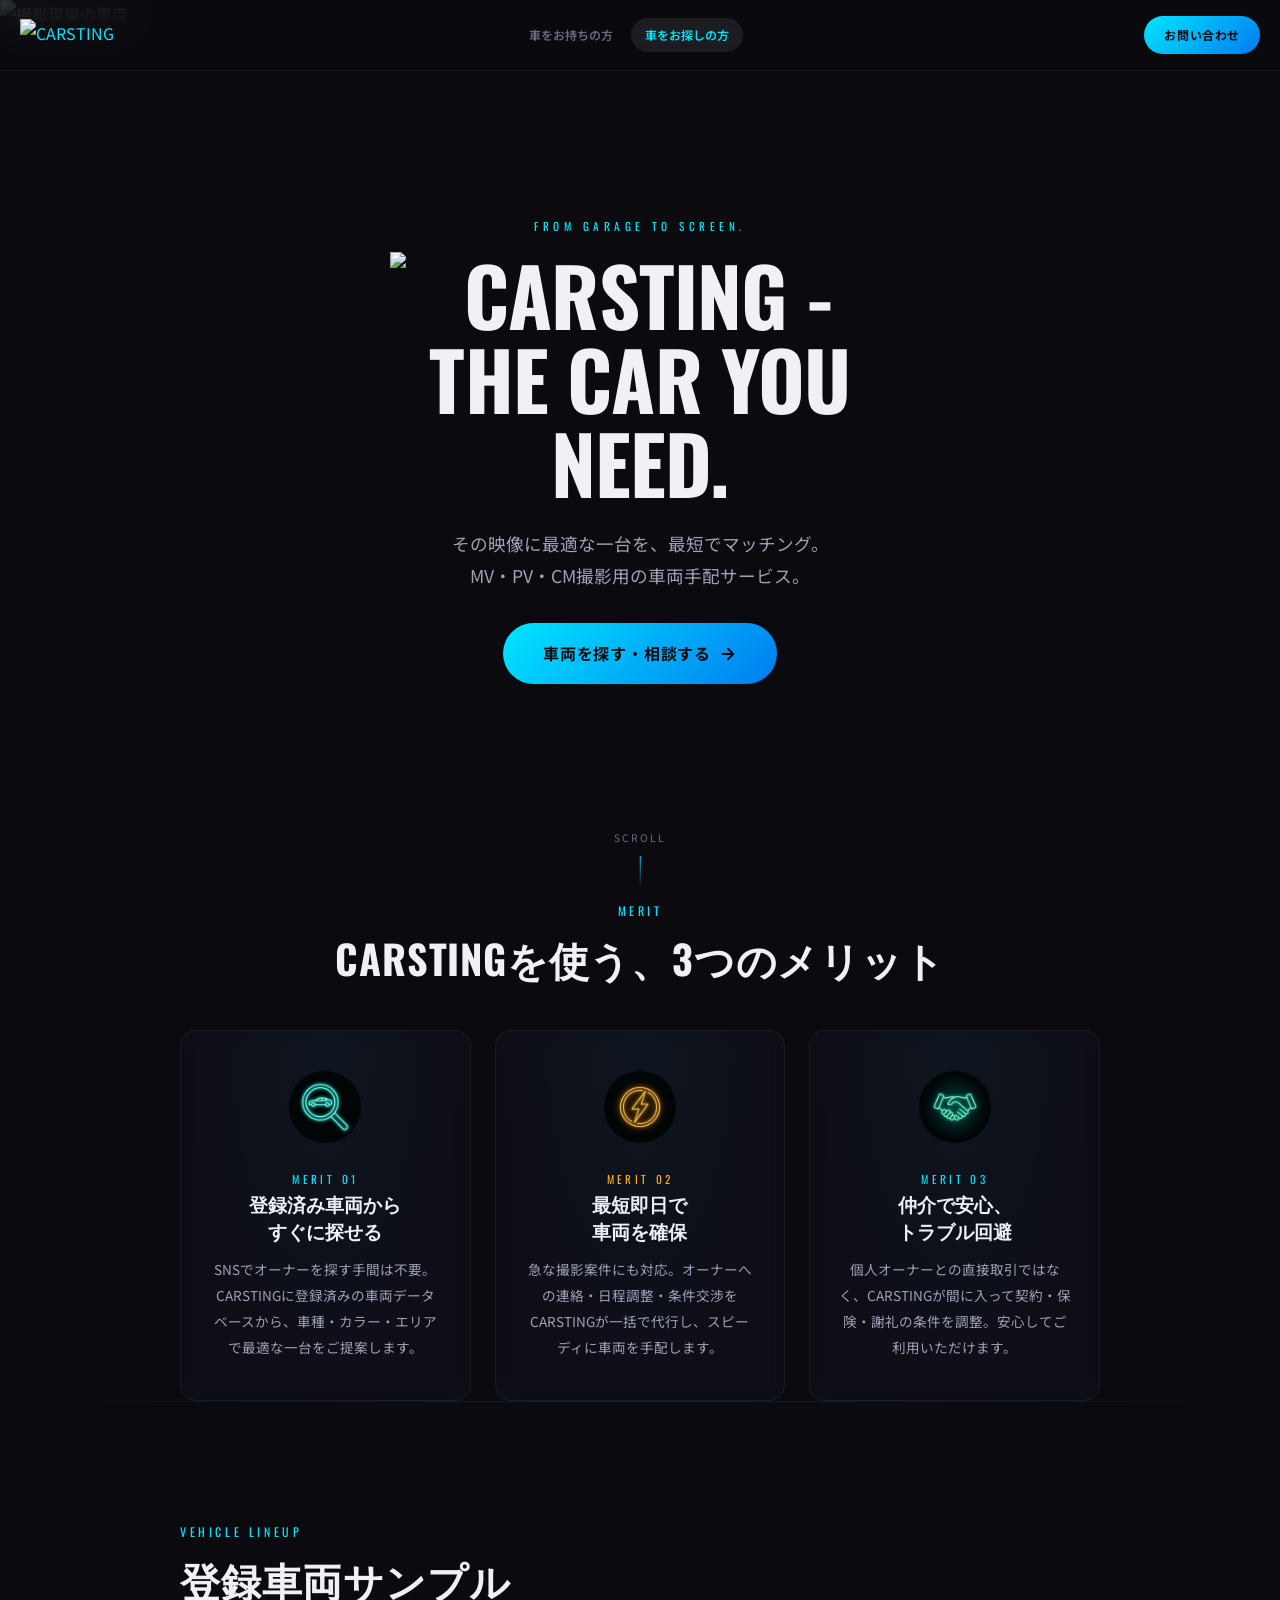
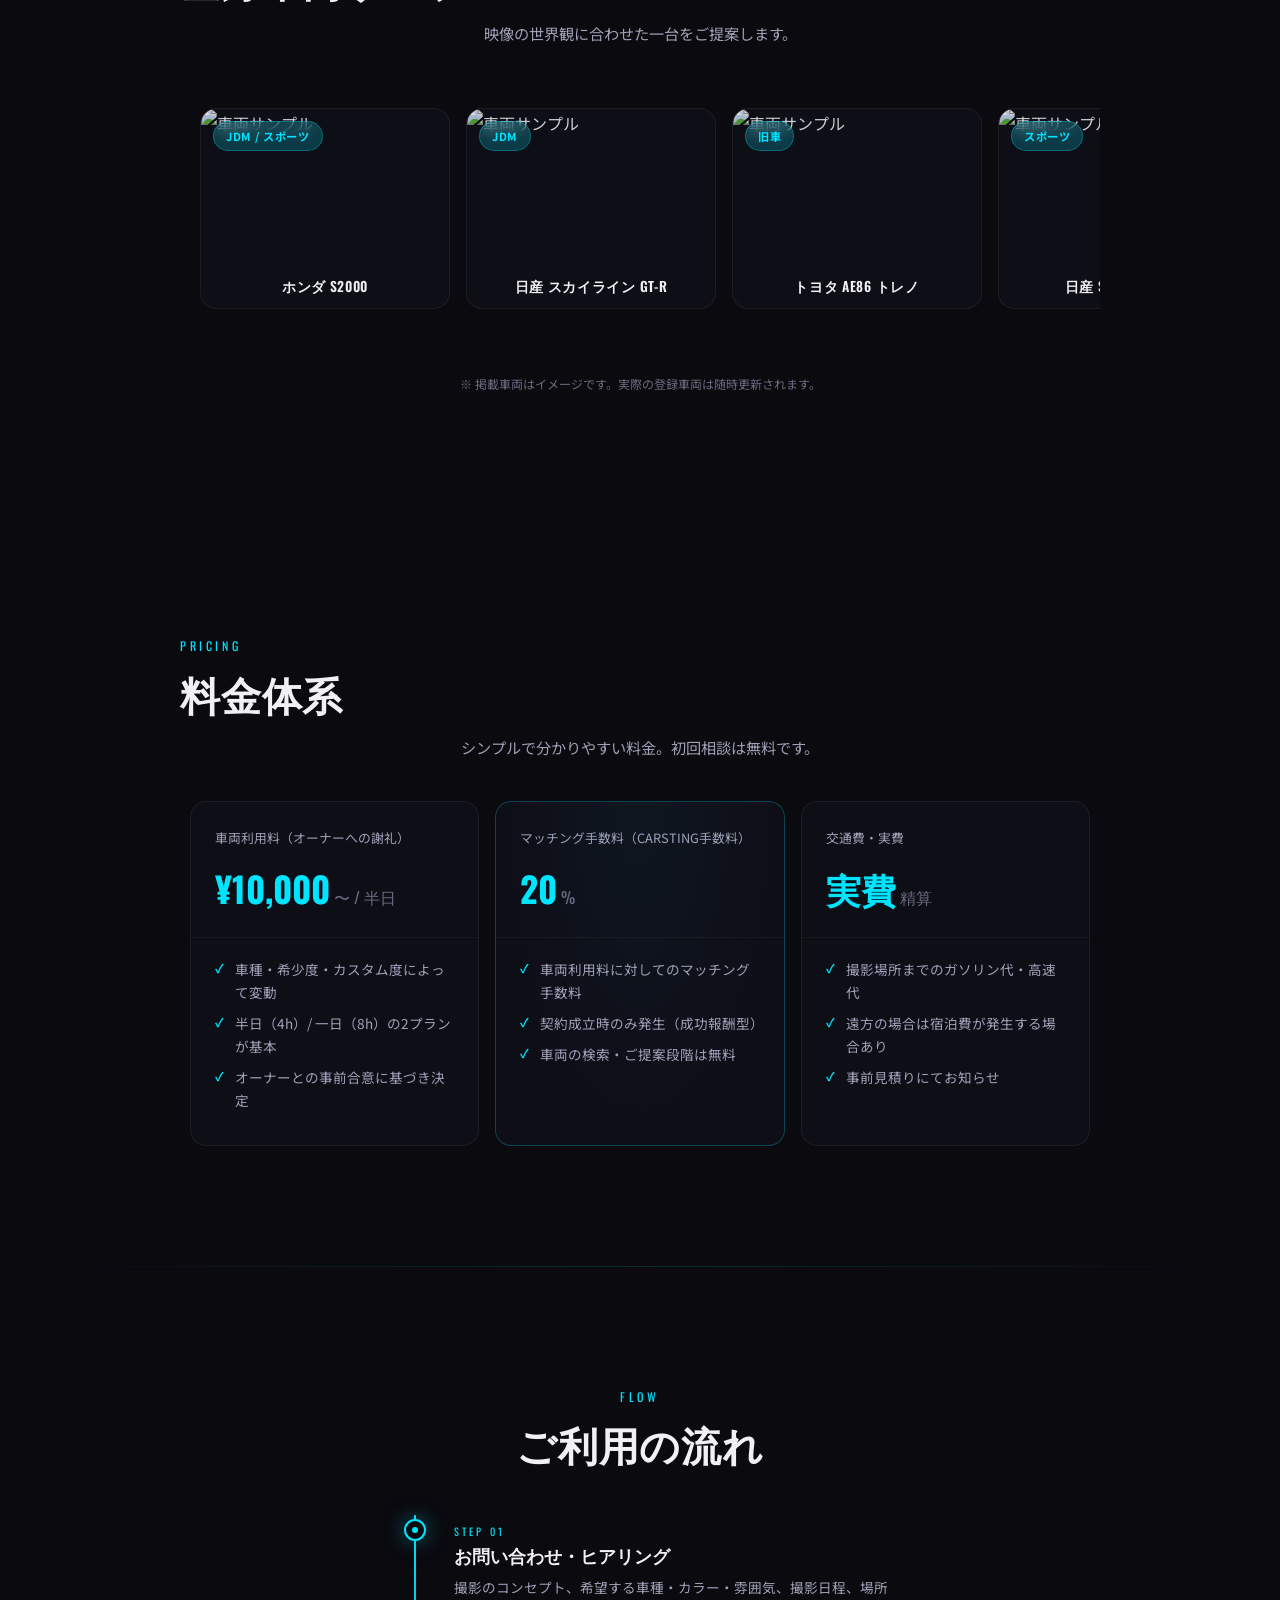
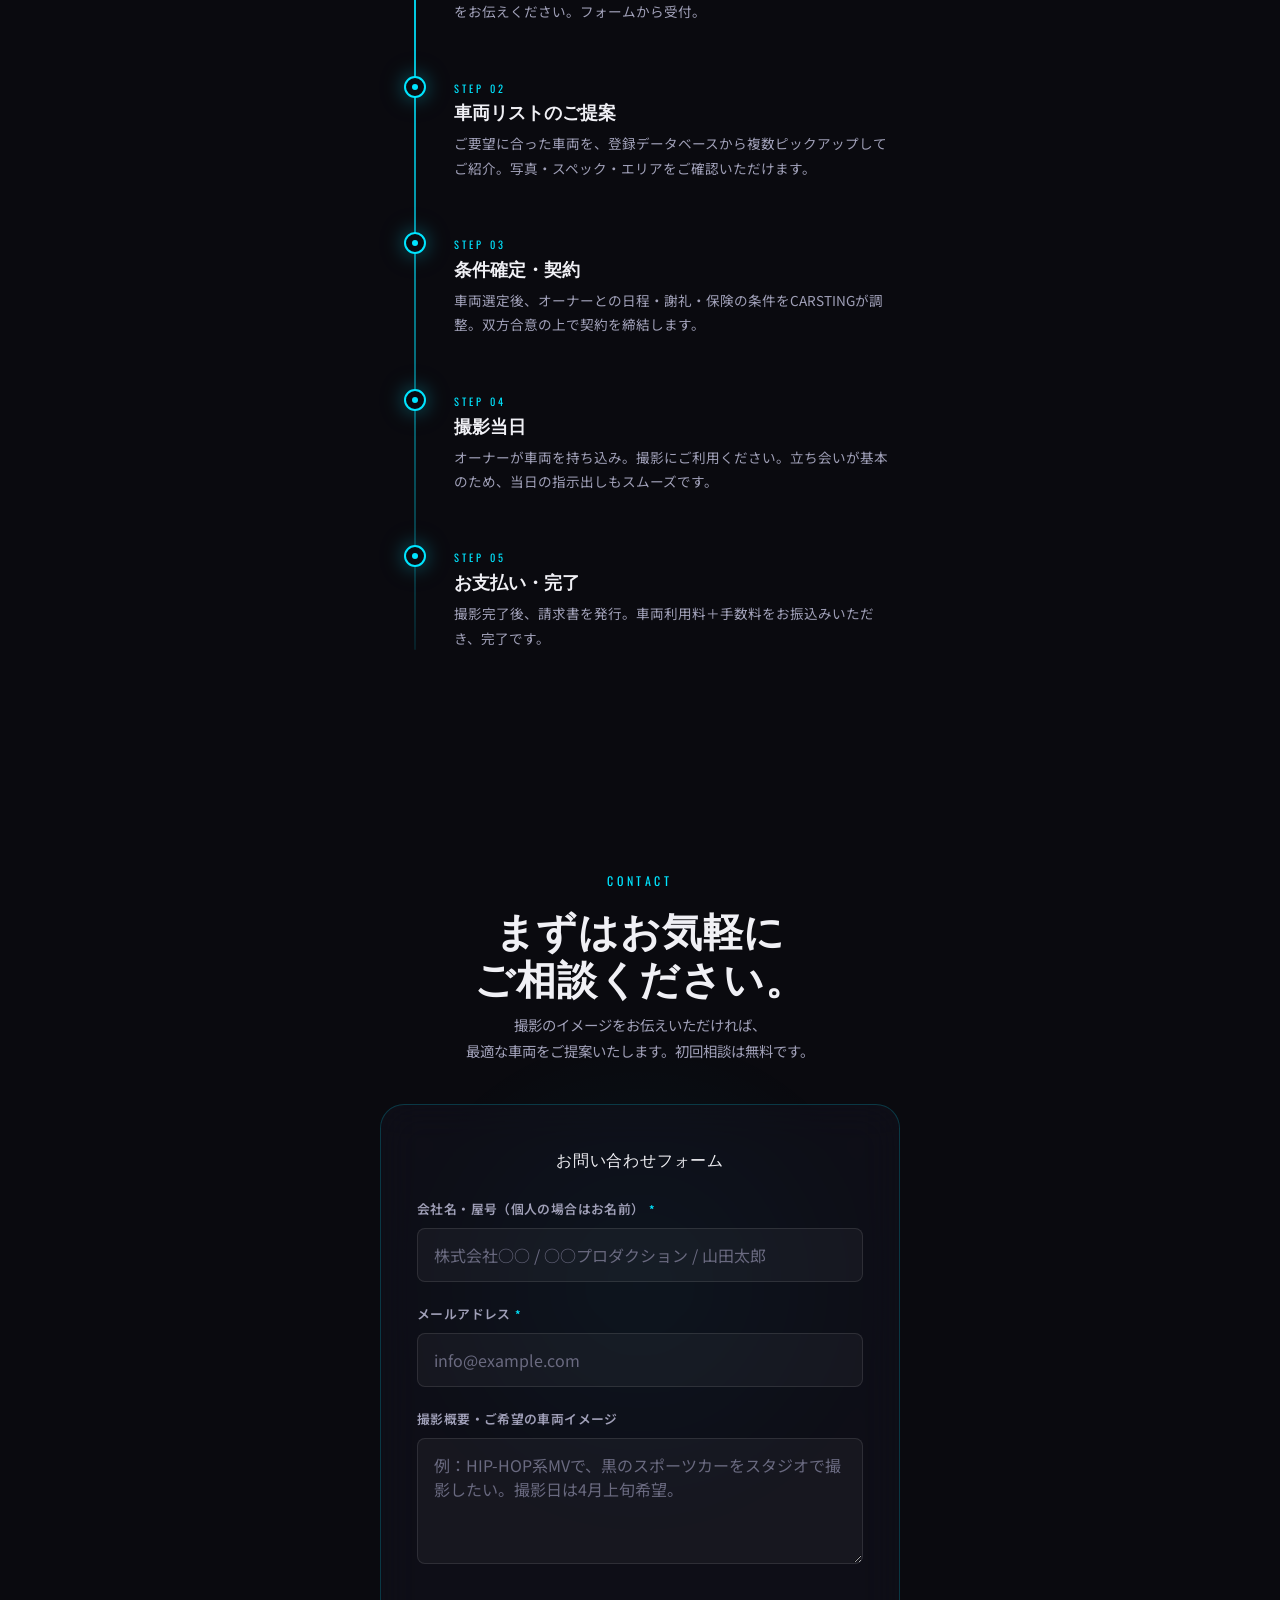
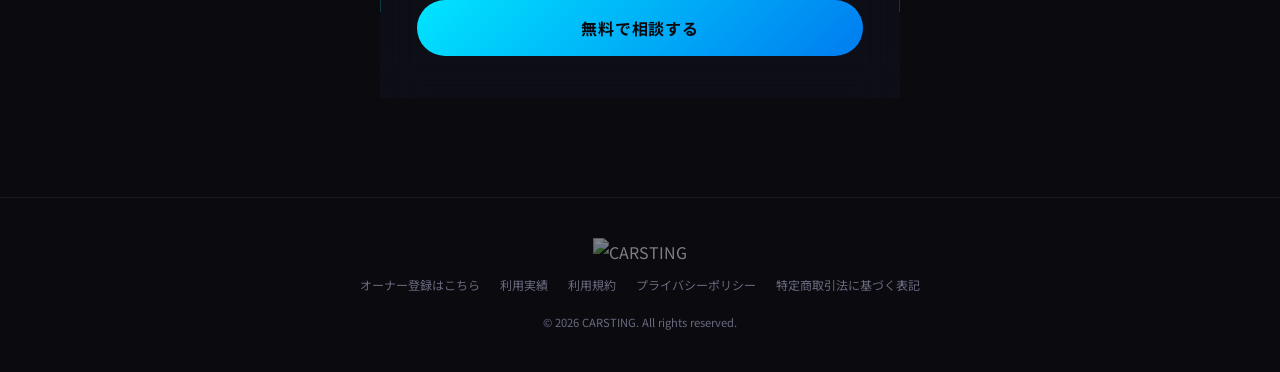
==== commit c684a572: "Fix gallery: replace CSS animation with native scroll-snap swipeable carousel" ====
--- a/btob.html
+++ b/btob.html
@@ -18,7 +18,7 @@
 <body>
 
     <header class="site-header" id="header">
-        <a href="index.html" class="logo"><img src="assets/images/logo.png" alt="CARSTING"></a>
+        <a href="index.html" class="logo"><img src="assets/images/carsting_logo.png" alt="CARSTING"></a>
         <nav class="header-nav">
             <a href="owner.html" class="header-nav-link">車をお持ちの方</a>
             <a href="btob.html" class="header-nav-link active">車をお探しの方</a>
@@ -27,15 +27,15 @@
     </header>
 
     <!-- ========== Hero ========== -->
-    <section class="btob-hero" id="btob-hero">
-        <div class="btob-hero-bg">
+    <section class="hero" id="btob-hero">
+        <div class="hero-bg">
             <img src="assets/images/hero.png" alt="撮影現場の車両" width="1200" height="800">
         </div>
-        <div class="btob-hero-content">
-            <span class="hero-eyecatch">For Production Companies</span>
-            <h1 class="hero-title">
-                THE <span class="highlight">CAR</span><br>
-                YOU NEED.
+        <div class="hero-content">
+            <span class="hero-eyecatch">From Garage to Screen.</span>
+            <h1 class="hero-title" style="margin-bottom: 24px;">
+                <img src="assets/images/carsting_logo.png" alt="CARSTING - THE CAR YOU NEED."
+                    style="width: 100%; max-width: 500px; margin: 0 auto; display: block;">
             </h1>
             <p class="hero-subtitle">その映像に最適な一台を、最短でマッチング。<br>MV・PV・CM撮影用の車両手配サービス。</p>
             <a href="#contact" class="hero-cta">
@@ -145,11 +145,11 @@
 
                     <div class="gallery-card">
                         <div class="gallery-image">
-                            <img src="assets/images/car-sample-3.png" alt="車両サンプル" width="400" height="400">
+                            <img src="assets/images/sample_car_s14.jpg" alt="車両サンプル" width="400" height="400">
                             <span class="gallery-badge">スポーツ</span>
                         </div>
                         <div class="gallery-info">
-                            <h3>マツダ RX-7</h3>
+                            <h3>日産 S14 シルビア</h3>
                         </div>
                     </div>
 
@@ -170,67 +170,6 @@
                         </div>
                         <div class="gallery-info">
                             <h3>メルセデス・ベンツ W124</h3>
-                        </div>
-                    </div>
-
-                    <!-- Duplicate Items for Infinite Scroll -->
-                    <div class="gallery-card">
-                        <div class="gallery-image">
-                            <img src="assets/images/sample_car_7.jpg" alt="車両サンプル" width="400" height="400">
-                            <span class="gallery-badge">JDM / スポーツ</span>
-                        </div>
-                        <div class="gallery-info">
-                            <h3>ホンダ S2000</h3>
-                        </div>
-                    </div>
-
-                    <div class="gallery-card">
-                        <div class="gallery-image">
-                            <img src="assets/images/car-sample-1.png" alt="車両サンプル" width="400" height="400">
-                            <span class="gallery-badge">JDM</span>
-                            <div class="gallery-info">
-                                <h3>日産 スカイライン GT-R</h3>
-                            </div>
-                        </div>
-                    </div>
-
-                    <div class="gallery-card">
-                        <div class="gallery-image">
-                            <img src="assets/images/car-sample-2.png" alt="車両サンプル" width="400" height="400">
-                            <span class="gallery-badge">旧車</span>
-                            <div class="gallery-info">
-                                <h3>トヨタ AE86 トレノ</h3>
-                            </div>
-                        </div>
-                    </div>
-
-                    <div class="gallery-card">
-                        <div class="gallery-image">
-                            <img src="assets/images/car-sample-3.png" alt="車両サンプル" width="400" height="400">
-                            <span class="gallery-badge">スポーツ</span>
-                            <div class="gallery-info">
-                                <h3>マツダ RX-7</h3>
-                            </div>
-                        </div>
-                    </div>
-
-                    <div class="gallery-card">
-                        <div class="gallery-image">
-                            <img src="assets/images/sample_car_astro.jpg" alt="車両サンプル" width="400" height="400">
-                            <span class="gallery-badge">アメ車</span>
-                        </div>
-                        <div class="gallery-info">
-                            <h3>シボレー アストロ</h3>
-                        </div>
-                    </div>
-
-                    <div class="gallery-card">
-                        <div class="gallery-image">
-                            <img src="assets/images/car-sample-6.png" alt="車両サンプル" width="400" height="400">
-                            <span class="gallery-badge">クラシック</span>
-                            <div class="gallery-info">
-                                <h3>メルセデス・ベンツ W124</h3>
-                            </div>
                         </div>
                     </div>
 
@@ -388,7 +327,7 @@
     <!-- ========== Footer ========== -->
     <footer class="site-footer">
         <div class="container">
-            <div class="footer-logo"><img src="assets/images/logo.png" alt="CARSTING"></div>
+            <div class="footer-logo"><img src="assets/images/carsting_logo.png" alt="CARSTING"></div>
             <nav class="footer-links">
                 <a href="owner.html">オーナー登録はこちら</a>
                 <a href="cases.html">利用実績</a>
--- a/style.css
+++ b/style.css
@@ -178,7 +178,6 @@
 .logo img {
   height: 32px;
   width: auto;
-  filter: invert(1);
   transition: opacity var(--transition-fast);
 }
 
@@ -789,6 +788,24 @@
   box-shadow: 0 0 0 3px var(--accent-cyan-dim);
 }
 
+.form-checkbox-label {
+  display: flex;
+  align-items: flex-start;
+  gap: 12px;
+  cursor: pointer;
+  font-size: 0.9rem;
+  color: var(--text-secondary);
+  line-height: 1.6;
+}
+
+.form-checkbox-label input[type="checkbox"] {
+  margin-top: 4px;
+  width: 18px;
+  height: 18px;
+  accent-color: var(--accent-cyan);
+  cursor: pointer;
+}
+
 .form-input.error {
   border-color: #ff4757;
   box-shadow: 0 0 0 3px rgba(255, 71, 87, 0.15);
@@ -935,7 +952,6 @@
 .footer-logo img {
   height: 24px;
   width: auto;
-  filter: invert(1);
   opacity: 0.5;
 }
 
--- a/btob.css
+++ b/btob.css
@@ -1,51 +1,6 @@
 /* ================================================
    CARSTING - BtoB LP Specific Styles
    ================================================ */
-
-/* ---------- BtoB Hero ---------- */
-.btob-hero {
-    position: relative;
-    min-height: 100vh;
-    min-height: 100dvh;
-    display: flex;
-    align-items: flex-end;
-    justify-content: center;
-    overflow: hidden;
-    padding: 0 20px 100px;
-}
-
-.btob-hero-bg {
-    position: absolute;
-    inset: 0;
-    z-index: 0;
-}
-
-.btob-hero-bg img {
-    width: 100%;
-    height: 100%;
-    object-fit: cover;
-    object-position: center 60%;
-    filter: brightness(0.5) saturate(0.8);
-}
-
-.btob-hero-bg::after {
-    content: '';
-    position: absolute;
-    inset: 0;
-    background: linear-gradient(to bottom,
-            rgba(10, 10, 15, 0.5) 0%,
-            rgba(10, 10, 15, 0.2) 30%,
-            rgba(10, 10, 15, 0.7) 60%,
-            rgba(10, 10, 15, 0.98) 85%,
-            rgba(10, 10, 15, 1) 100%);
-}
-
-.btob-hero-content {
-    position: relative;
-    z-index: 1;
-    text-align: center;
-    max-width: 600px;
-}
 
 /* ---------- Problem Section ---------- */
 .btob-problem {
@@ -131,36 +86,30 @@
     background: linear-gradient(90deg, transparent, rgba(0, 229, 255, 0.15), transparent);
 }
 
-/* ---------- Marquee Animation ---------- */
-@keyframes scrollGallery {
-    0% {
-        transform: translateX(0);
-    }
-
-    100% {
-        transform: translateX(calc(-250px * 7 - 16px * 7));
-        /* card width * num items + gap * num items */
-    }
-}
-
+/* ---------- Gallery Swipeable Carousel ---------- */
 .gallery-wrapper {
     width: 100%;
-    overflow: hidden;
     position: relative;
     padding: 20px 0 40px;
-    mask-image: linear-gradient(to right, transparent, black 10%, black 90%, transparent);
-    -webkit-mask-image: linear-gradient(to right, transparent, black 10%, black 90%, transparent);
+    overflow: hidden;
 }
 
 .gallery-grid {
     display: flex;
     gap: 16px;
-    width: max-content;
-    animation: scrollGallery 40s linear infinite;
-}
-
-.gallery-grid:hover {
-    animation-play-state: paused;
+    padding: 0 20px;
+    overflow-x: auto;
+    scroll-snap-type: x mandatory;
+    scroll-behavior: smooth;
+    -webkit-overflow-scrolling: touch;
+
+    /* Hide scrollbar */
+    scrollbar-width: none;
+    -ms-overflow-style: none;
+}
+
+.gallery-grid::-webkit-scrollbar {
+    display: none;
 }
 
 .gallery-card {
@@ -171,6 +120,7 @@
     border-radius: var(--radius-md);
     overflow: hidden;
     transition: border-color var(--transition-base), transform var(--transition-fast);
+    scroll-snap-align: center;
 }
 
 .gallery-card:hover {
